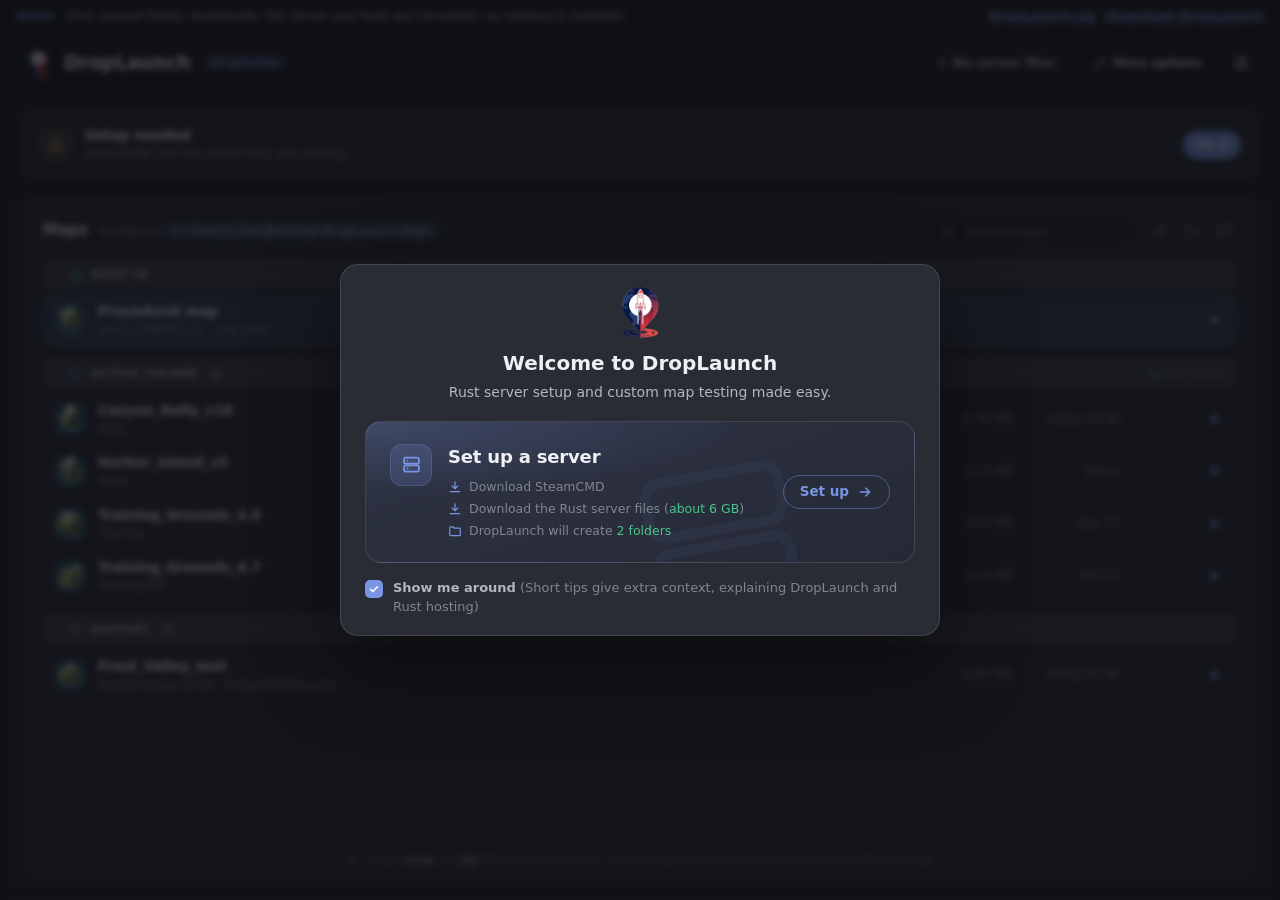
==== demo/index.html @ a45194ae "Rewrite site for DropLaunch 2 Plain HTML/CSS/JS with no third-party CDNs: new landing page, start fi" ====
<!doctype html>
<html lang="en">
  <head>
    <meta charset="utf-8" />
    <meta name="viewport" content="width=device-width, initial-scale=1" />
    <title>DropLaunch Demo</title>
    <meta name="description" content="Try DropLaunch in your browser: set up a Rust server, start a map, and collect bug reports from testers. Everything is simulated." />
    <link rel="icon" type="image/png" href="logo.png" />
    <link rel="stylesheet" href="styles.css" />
    <link rel="stylesheet" href="demo.css" />
  </head>
  <body class="simple">
    <svg width="0" height="0" style="position: absolute" aria-hidden="true">
      <defs>
        <symbol id="i-refresh" viewBox="0 0 24 24"><path d="M21 12a9 9 0 0 1-15.5 6.2M3 12a9 9 0 0 1 15.5-6.2" /><path d="M21 4v5h-5M3 20v-5h5" /></symbol>
        <symbol id="i-download" viewBox="0 0 24 24"><path d="M12 3v12M7 10l5 5 5-5M4 20h16" /></symbol>
        <symbol id="i-upload" viewBox="0 0 24 24"><path d="M12 16V4M7 9l5-5 5 5M4 20h16" /></symbol>
        <symbol id="i-shield" viewBox="0 0 24 24"><path d="M12 3l8 3v6c0 4.5-3.4 8.2-8 9-4.6-.8-8-4.5-8-9V6z" /><path d="M8.5 12.2l2.4 2.4 4.6-4.8" /></symbol>
        <symbol id="i-x" viewBox="0 0 24 24"><path d="M6 6l12 12M18 6L6 18" /></symbol>
        <symbol id="i-check" viewBox="0 0 24 24"><path d="M5 12.5l4.5 4.5L19 7.5" /></symbol>
        <symbol id="i-alert" viewBox="0 0 24 24"><path d="M12 4l9 16H3z" /><path d="M12 10v4M12 17.5v.01" /></symbol>
        <symbol id="i-folder" viewBox="0 0 24 24"><path d="M3 6.5A1.5 1.5 0 0 1 4.5 5h4.2l2 2.2h8.8A1.5 1.5 0 0 1 21 8.7v9.8a1.5 1.5 0 0 1-1.5 1.5h-15A1.5 1.5 0 0 1 3 18.5z" /></symbol>
        <symbol id="i-external" viewBox="0 0 24 24"><path d="M14 4h6v6M20 4l-9 9M18 14v5a1 1 0 0 1-1 1H5a1 1 0 0 1-1-1V7a1 1 0 0 1 1-1h5" /></symbol>
        <symbol id="i-copy" viewBox="0 0 24 24"><rect x="8" y="8" width="12" height="12" rx="2" /><path d="M16 8V5a1 1 0 0 0-1-1H5a1 1 0 0 0-1 1v10a1 1 0 0 0 1 1h3" /></symbol>
        <symbol id="i-trash" viewBox="0 0 24 24"><path d="M4 7h16M10 11v6M14 11v6M6 7l1 12a1 1 0 0 0 1 1h8a1 1 0 0 0 1-1l1-12M9 7V4h6v3" /></symbol>
        <symbol id="i-wrench" viewBox="0 0 24 24"><path d="M14.7 6.3a4 4 0 0 0 5 5L21 13a7 7 0 0 1-8.6 1.4L6 20.8a2 2 0 0 1-2.8-2.8l6.4-6.4A7 7 0 0 1 11 3l1.7 1.3a4 4 0 0 0 2 2z" /></symbol>
        <symbol id="i-play" viewBox="0 0 24 24"><path d="M7 4.5v15l12-7.5z" /></symbol>
        <symbol id="i-stop" viewBox="0 0 24 24"><rect x="6" y="6" width="12" height="12" rx="2" /></symbol>
        <symbol id="i-sliders" viewBox="0 0 24 24"><path d="M4 6h10M18 6h2M4 12h4M12 12h8M4 18h12M20 18h0" /><circle cx="16" cy="6" r="2" /><circle cx="10" cy="12" r="2" /><circle cx="18" cy="18" r="2" /></symbol>
        <symbol id="i-map" viewBox="0 0 24 24"><path d="M9 4L3 6.5V20l6-2.5 6 2.5 6-2.5V4l-6 2.5z" /><path d="M9 4v13.5M15 6.5V20" /></symbol>
        <symbol id="i-terrain" viewBox="0 0 24 24"><path d="M2.5 19.5l6.5-10 4.5 6.5 3-4 5 7.5z" /><circle cx="17" cy="6" r="2" /></symbol>
        <symbol id="i-server" viewBox="0 0 24 24"><rect x="3.5" y="4" width="17" height="7" rx="2" /><rect x="3.5" y="13" width="17" height="7" rx="2" /><path d="M7.5 7.5h.01M7.5 16.5h.01" /></symbol>
        <symbol id="i-search" viewBox="0 0 24 24"><circle cx="11" cy="11" r="6.5" /><path d="M20 20l-4.2-4.2" /></symbol>
        <symbol id="i-sort" viewBox="0 0 24 24"><path d="M7 4v16M3.5 16.5L7 20l3.5-3.5M17 20V4M13.5 7.5L17 4l3.5 3.5" /></symbol>
        <symbol id="i-chevron" viewBox="0 0 24 24"><path d="M6 9l6 6 6-6" /></symbol>
        <symbol id="i-terminal" viewBox="0 0 24 24"><path d="M4 6l6 6-6 6M12 18h8" /></symbol>
        <symbol id="i-file" viewBox="0 0 24 24"><path d="M14 3H7a2 2 0 0 0-2 2v14a2 2 0 0 0 2 2h10a2 2 0 0 0 2-2V8z" /><path d="M14 3v5h5" /></symbol>
        <symbol id="i-folder-edit" viewBox="0 0 24 24"><path d="M11 20H4.5A1.5 1.5 0 0 1 3 18.5v-12A1.5 1.5 0 0 1 4.5 5h4.2l2 2.2h8.8A1.5 1.5 0 0 1 21 8.7v1.8" /><path d="M19.6 13.4a1.7 1.7 0 0 1 2.4 2.4l-6 6-3.2.8.8-3.2z" /></symbol>
        <symbol id="i-flask" viewBox="0 0 24 24"><path d="M9 3h6M10 3v6.2L4.6 18.4A1.7 1.7 0 0 0 6.1 21h11.8a1.7 1.7 0 0 0 1.5-2.6L14 9.2V3" /><path d="M7.2 15h9.6" /></symbol>
        <symbol id="i-expand" viewBox="0 0 24 24"><path d="M14 4h6v6M10 20H4v-6M20 4l-6.5 6.5M4 20l6.5-6.5" /></symbol>
        <symbol id="i-collapse" viewBox="0 0 24 24"><path d="M14 10h6M14 10V4M10 14H4M10 14v6M14 10l6.5-6.5M10 14l-6.5 6.5" /></symbol>
        <symbol id="i-history" viewBox="0 0 24 24"><path d="M3.5 12a8.5 8.5 0 1 0 2.5-6" /><path d="M3 4v4.5h4.5" /><path d="M12 7.5V12l3 2" /></symbol>
        <symbol id="i-save" viewBox="0 0 24 24"><path d="M5 4h11l3 3v12a1 1 0 0 1-1 1H6a1 1 0 0 1-1-1V5a1 1 0 0 1 1-1z" /><path d="M8 4v5h7V4M8 20v-6h8v6" /></symbol>
        <symbol id="i-hourglass" viewBox="0 0 24 24"><path d="M7 3h10M7 21h10M8 3v3.5a4 4 0 0 0 1.6 3.2L12 12l-2.4 2.3A4 4 0 0 0 8 17.5V21M16 3v3.5a4 4 0 0 1-1.6 3.2L12 12l2.4 2.3a4 4 0 0 1 1.6 3.2V21" /></symbol>
        <symbol id="i-users" viewBox="0 0 24 24"><circle cx="9" cy="8" r="3.5" /><path d="M2.5 20a6.5 6.5 0 0 1 13 0" /><path d="M16 4.7a3.5 3.5 0 0 1 0 6.6M18.2 13.9A6.5 6.5 0 0 1 21.5 20" /></symbol>
        <symbol id="i-link" viewBox="0 0 24 24"><path d="M10 14a4.5 4.5 0 0 0 6.4 0l3-3a4.5 4.5 0 0 0-6.4-6.4l-1.2 1.2M14 10a4.5 4.5 0 0 0-6.4 0l-3 3a4.5 4.5 0 0 0 6.4 6.4l1.2-1.2" /></symbol>
        <symbol id="i-arrow-right" viewBox="0 0 24 24"><path d="M5 12h14M13 6l6 6-6 6" /></symbol>
        <symbol id="i-arrow-left" viewBox="0 0 24 24"><path d="M19 12H5M11 6l-6 6 6 6" /></symbol>
        <symbol id="i-bug" viewBox="0 0 24 24"><path d="M9 7.5a3 3 0 0 1 6 0M7.5 10h9v4.5a4.5 4.5 0 0 1-9 0zM12 10v9M4 13.5h3.5M16.5 13.5H20M5.5 8.5l2.2 1.7M18.5 8.5l-2.2 1.7M5.5 19l2.4-1.8M18.5 19l-2.4-1.8" /></symbol>
        <symbol id="i-plus" viewBox="0 0 24 24"><path d="M12 5v14M5 12h14" /></symbol>
        <symbol id="i-minus" viewBox="0 0 24 24"><path d="M5 12h14" /></symbol>
        <symbol id="i-bulb" viewBox="0 0 24 24"><path d="M9.5 18h5M10.5 21h3M12 3a6 6 0 0 0-3.7 10.7c.7.6 1.2 1.4 1.2 2.3h5c0-.9.5-1.7 1.2-2.3A6 6 0 0 0 12 3z" /></symbol>
        <symbol id="i-cloud" viewBox="0 0 24 24"><path d="M17.5 19a4.5 4.5 0 0 0 .5-8.97A7 7 0 0 0 4.4 11.6 3.75 3.75 0 0 0 6.5 19z" /><path d="M12 11v5M9.5 13.5 12 11l2.5 2.5" /></symbol>
        <symbol id="i-star" viewBox="0 0 24 24"><path d="m12 3 2.7 5.6 6.1.9-4.4 4.3 1 6.1L12 17l-5.4 2.9 1-6.1-4.4-4.3 6.1-.9z" /></symbol>
        <symbol id="i-info" viewBox="0 0 24 24"><circle cx="12" cy="12" r="9" /><path d="M12 11v5M12 8h.01" /></symbol>
        <symbol id="i-gear" viewBox="0 0 24 24"><circle cx="12" cy="12" r="3" /><path d="M19.4 15a1.7 1.7 0 0 0 .3 1.8l.1.1a2 2 0 1 1-2.8 2.8l-.1-.1a1.7 1.7 0 0 0-1.8-.3 1.7 1.7 0 0 0-1 1.5V21a2 2 0 1 1-4 0v-.1a1.7 1.7 0 0 0-1.1-1.5 1.7 1.7 0 0 0-1.8.3l-.1.1a2 2 0 1 1-2.8-2.8l.1-.1a1.7 1.7 0 0 0 .3-1.8 1.7 1.7 0 0 0-1.5-1H3a2 2 0 1 1 0-4h.1a1.7 1.7 0 0 0 1.5-1.1 1.7 1.7 0 0 0-.3-1.8l-.1-.1a2 2 0 1 1 2.8-2.8l.1.1a1.7 1.7 0 0 0 1.8.3H9a1.7 1.7 0 0 0 1-1.5V3a2 2 0 1 1 4 0v.1a1.7 1.7 0 0 0 1 1.5 1.7 1.7 0 0 0 1.8-.3l.1-.1a2 2 0 1 1 2.8 2.8l-.1.1a1.7 1.7 0 0 0-.3 1.8V9a1.7 1.7 0 0 0 1.5 1H21a2 2 0 1 1 0 4h-.1a1.7 1.7 0 0 0-1.5 1z" /></symbol>
        <symbol id="i-globe" viewBox="0 0 24 24"><circle cx="12" cy="12" r="9" /><path d="M3 12h18M12 3a14 14 0 0 1 0 18M12 3a14 14 0 0 0 0 18" /></symbol>
        <symbol id="i-bell" viewBox="0 0 24 24"><path d="M18 8.5a6 6 0 0 0-12 0c0 6.5-2.5 8.5-2.5 8.5h17S18 15 18 8.5M13.7 20.5a2 2 0 0 1-3.4 0" /></symbol>
        <symbol id="i-pencil" viewBox="0 0 24 24"><path d="M4 20h4.5L19.5 9a2.1 2.1 0 0 0-3-3L5.5 17v3z" /><path d="M14.5 8l3 3" /></symbol>
        <symbol id="i-gift" viewBox="0 0 24 24"><rect x="3.5" y="8" width="17" height="4" rx="1" /><path d="M5 12v7.5a1 1 0 0 0 1 1h12a1 1 0 0 0 1-1V12M12 8v12.5M12 8S10.5 3.5 8 3.5a2.25 2.25 0 0 0 0 4.5M12 8s1.5-4.5 4-4.5a2.25 2.25 0 0 1 0 4.5" /></symbol>
        <symbol id="i-join" viewBox="0 0 24 24"><path d="M15 3h4a2 2 0 0 1 2 2v14a2 2 0 0 1-2 2h-4M10 17l5-5-5-5M15 12H3" /></symbol>
      </defs>
    </svg>

    <header class="topbar">
      <div class="brand">
        <img src="logo.png" alt="" class="brand-logo" />
        <span class="brand-name">DropLaunch</span>
        <button class="tag tag-btn" id="btn-about" data-t-title="topbar.about.title" data-t="topbar.preview"></button>
      </div>
      <nav class="tabs" role="tablist" data-t-label="topbar.tabs">
        <button role="tab" id="tab-maps" data-tab="maps" aria-selected="true"><svg><use href="#i-map" /></svg><span data-t="topbar.tab.maps"></span></button>
        <button role="tab" id="tab-files" data-tab="files" aria-selected="false"><svg><use href="#i-server" /></svg><span data-t="topbar.tab.files"></span><i class="tab-dot" id="tab-files-dot" hidden></i></button>
      </nav>
      <div class="pills">
        <div class="status-group" role="group" data-t-label="topbar.status">
          <button class="pill" id="pill-steamcmd" data-t-title="topbar.pill.title"><i></i><span data-t="topbar.pill.steamcmd.short"></span></button>
          <button class="pill" id="pill-server" data-t-title="topbar.pill.title"><i></i><span data-t="topbar.pill.server.short"></span></button>
        </div>
        <button class="btn btn-small update-btn" id="btn-update" hidden><svg><use href="#i-download" /></svg><span id="btn-update-label" data-t="update.button"></span></button>
        <button class="btn btn-small btn-ghost view-toggle" id="btn-view" aria-pressed="false" data-t-title="topbar.more.title"><svg><use href="#i-expand" /></svg><span data-t="topbar.more"></span></button>
        <button class="btn btn-small btn-ghost settings-toggle" id="btn-settings" data-t-title="topbar.settings.title" data-t-label="topbar.settings.title"><svg><use href="#i-gear" /></svg></button>
      </div>
    </header>

    <!-- Maps: the list, the server panel and its console -->
    <main class="layout view" id="view-maps">
      <div class="col-main">
        <section class="card maps-card">
          <div class="card-head">
            <div class="maps-title">
              <h2 data-t="maps.title"></h2>
              <p class="sub" id="maps-sub" data-t="common.loading"></p>
            </div>
            <div class="maps-tools">
              <span class="maps-branch" id="maps-branch-box" data-t-title="maps.branch.title" hidden><select id="maps-branch" data-size="sm" data-t-label="common.branch"></select></span>
              <label class="search" data-t-title="maps.search.title">
                <svg><use href="#i-search" /></svg>
                <input id="map-search" type="search" data-t-placeholder="maps.search" autocomplete="off" spellcheck="false" />
              </label>
              <button class="icon-btn" id="btn-maps-sort" data-t-title="maps.sort.date"><svg><use href="#i-sort" /></svg></button>
              <button class="icon-btn" id="btn-maps-folder" data-t-title="maps.folder.title"><svg><use href="#i-folder" /></svg></button>
              <button class="icon-btn" id="btn-maps-refresh" data-t-title="maps.refresh.title"><svg><use href="#i-refresh" /></svg></button>
            </div>
          </div>
          <div class="map-list" id="map-list" role="listbox" tabindex="0" data-t-label="maps.title"></div>
          <p class="drop-hint"><svg><use href="#i-upload" /></svg><span data-t="maps.dropHint"></span></p>
        </section>

        <div class="splitter" id="splitter" role="separator" aria-orientation="horizontal" data-t-label="common.resize" data-t-title="common.splitter.title" tabindex="0"><i></i></div>

        <section class="card console-card" id="console-card">
          <div class="card-head">
            <div class="log-title">
              <h2 data-t="console.title"></h2>
              <span class="live" id="console-live" hidden><i></i><span data-t="console.connected"></span></span>
            </div>
            <div class="log-tools">
              <button class="btn btn-small btn-ghost" id="btn-open-log" data-t-title="console.logFile.title" disabled><svg><use href="#i-file" /></svg><span data-t="console.logFile"></span></button>
              <button class="btn btn-small btn-ghost" id="btn-copy-console" data-t-title="console.copy.title"><svg><use href="#i-copy" /></svg><span data-t="common.copy"></span></button>
              <button class="btn btn-small btn-ghost" id="btn-clear-console" data-t-title="console.clear.title"><svg><use href="#i-trash" /></svg><span data-t="common.clear"></span></button>
              <button class="icon-btn max-btn" data-max="console-card" data-t-title="common.fullScreen"><svg><use href="#i-expand" /></svg></button>
            </div>
          </div>
          <div class="log console" id="console" tabindex="0">
            <div class="log-empty" id="console-empty" data-t="console.empty"></div>
          </div>
          <form class="console-input" id="console-form" autocomplete="off">
            <svg><use href="#i-terminal" /></svg>
            <input id="console-input" data-t-placeholder="console.placeholder.idle" spellcheck="false" disabled />
            <button class="btn btn-small btn-ghost" id="console-send" type="submit" disabled data-t="console.send"></button>
          </form>
        </section>
      </div>

      <div class="vsplitter" role="separator" aria-orientation="vertical" data-t-label="common.resizeSide" data-t-title="common.vsplitter.title" tabindex="0"><i></i></div>

      <aside class="col-side">
        <!-- The guide's Getting started checklist (guide.js) -->
        <section class="card guide-card" id="guide-card" data-t-label="guide.title" hidden></section>
        <!-- Server files that need something (update, repair, Oxide), and SteamCMD jobs while they run -->
        <section class="card strip" id="strip" hidden>
          <div class="strip-row">
            <span class="strip-icon" id="strip-icon"><svg><use href="#i-download" /></svg></span>
            <div class="strip-text">
              <strong id="strip-title"></strong><span id="strip-detail"></span>
              <div class="strip-actions">
                <!-- A server update: Carbon or Oxide along with it (the same switch as in Settings) -->
                <label class="check strip-check" id="strip-framework" hidden><input type="checkbox" id="strip-framework-on" /><span class="box"><svg><use href="#i-check" /></svg></span><span class="strip-check-label" id="strip-framework-label"></span></label>
                <button class="btn btn-small btn-primary" id="strip-action"></button>
              </div>
            </div>
            <button class="icon-btn" id="strip-close" data-t-title="common.dismiss" hidden><svg><use href="#i-x" /></svg></button>
          </div>
          <div class="strip-progress" id="strip-progress" hidden>
            <div class="bar indeterminate" id="strip-bar"><div class="bar-fill" id="strip-fill"></div></div>
            <div class="strip-meta"><span id="strip-text"></span><span id="strip-pct"></span></div>
          </div>
        </section>
        <section class="card server-panel" id="server-panel"></section>
        <!-- Kits ("Give items"): a kit and Give to; full screen (its expand button) for everything (kits.js). Starts folded, like Bug reports. -->
        <section class="card foldable kits-card" id="kits-card" data-start-folded hidden>
          <div class="card-head kits-head">
            <button class="btn btn-small btn-ghost back-btn" id="kits-back" data-t-title="common.backEsc"><svg><use href="#i-arrow-left" /></svg><span data-t="common.back"></span></button>
            <span class="kits-icon"><svg><use href="#i-gift" /></svg></span>
            <h2 data-t="kits.card.title"></h2>
            <span class="spacer"></span>
            <button class="icon-btn max-btn" data-max="kits-card" data-t-title="common.fullScreen"><svg><use href="#i-expand" /></svg></button>
            <button class="icon-btn fold-btn" data-t-title="common.fold" aria-expanded="true"><svg><use href="#i-chevron" /></svg></button>
          </div>
          <div class="kits-main" id="kits-main"></div>
        </section>
        <!-- Bug reports: testers' /bug from Rust's chat, the newest open ones; the page for all (playtest.js) -->
        <section class="card foldable bugs-card" id="bugs-card" data-start-folded>
          <div class="card-head bugs-head">
            <span class="bugs-icon"><svg><use href="#i-bug" /></svg></span>
            <h2 data-t="playtest.reports"></h2>
            <span class="bugs-count" id="bugs-count" hidden></span>
            <span class="spacer"></span>
            <button class="icon-btn" id="bugs-open" data-t-title="bugs.open.title"><svg><use href="#i-expand" /></svg></button>
            <button class="icon-btn fold-btn" data-t-title="common.fold" aria-expanded="true"><svg><use href="#i-chevron" /></svg></button>
          </div>
          <div class="bugs-body" id="bugs-body"></div>
        </section>
      </aside>
    </main>

    <!-- Server files: SteamCMD, updates, mods, scripts, folders -->
    <main class="layout view" id="view-files" hidden>
      <div class="col-main">
        <section class="card foldable" id="server-card" data-start-folded>
          <div class="card-head">
            <div>
              <h2 data-t="files.title"></h2>
              <p class="sub"><span id="server-sub" data-t="common.loading"></span><span class="fold-only" id="server-facts-line"></span></p>
            </div>
            <span class="badge" id="update-badge" hidden data-t="files.updateBadge"></span>
            <button class="icon-btn fold-btn" data-t-title="common.fold" aria-expanded="true"><svg><use href="#i-chevron" /></svg></button>
          </div>

          <div class="setup-banner fold-keep" id="setup-banner" hidden>
            <svg><use href="#i-alert" /></svg>
            <div><strong data-t="files.setupNeeded"></strong><span id="setup-banner-text"></span></div>
            <button class="btn btn-primary" id="btn-open-setup"><svg><use href="#i-wrench" /></svg><span data-t="files.fixIt"></span></button>
          </div>

          <dl class="facts">
            <div id="fact-build-box"><dt data-t="files.fact.build"></dt><dd id="fact-build">—</dd><span class="fact-note" id="fact-build-note"></span></div>
            <div><dt data-t="common.branch"></dt><dd id="fact-branch">—</dd><span class="fact-note" id="fact-branch-note"></span></div>
            <div><dt data-t="files.fact.size"></dt><dd id="fact-size">—</dd><span class="fact-note" id="fact-size-note"></span></div>
          </dl>

          <div class="installs" id="installs" hidden></div>

          <div class="actions fold-keep">
            <select id="branch-select" data-t-label="common.branch"></select>
            <button class="btn btn-ghost" id="btn-check" data-t-title="files.check.title">
              <svg><use href="#i-refresh" /></svg><span data-t="files.check"></span>
            </button>
            <span class="spacer"></span>
            <button class="btn btn-ghost" id="btn-verify" data-t-title="files.verify.title">
              <svg><use href="#i-shield" /></svg><span data-t="files.verify"></span>
            </button>
            <button class="btn btn-primary" id="btn-primary">
              <svg><use href="#i-download" /></svg><span id="btn-primary-label"></span>
            </button>
            <button class="btn btn-danger" id="btn-cancel" hidden>
              <svg><use href="#i-x" /></svg><span data-t="common.cancel"></span>
            </button>
          </div>

          <div class="progress fold-keep" id="progress" hidden>
            <ol class="steps" id="steps">
              <li data-step="steamcmd"><span class="step-dot"><svg><use href="#i-check" /></svg></span><span data-t="files.step.steamcmd"></span></li>
              <li data-step="login"><span class="step-dot"><svg><use href="#i-check" /></svg></span><span data-t="files.step.login"></span></li>
              <li data-step="files"><span class="step-dot"><svg><use href="#i-check" /></svg></span><span id="step-files-label" data-t="files.step.files"></span></li>
              <li data-step="done"><span class="step-dot"><svg><use href="#i-check" /></svg></span><span data-t="files.step.done"></span></li>
            </ol>
            <div class="progress-row">
              <span id="p-text" data-t="files.starting"></span>
              <span id="p-pct"></span>
            </div>
            <div class="bar indeterminate" id="p-bar" role="progressbar" aria-valuemin="0" aria-valuemax="100">
              <div class="bar-fill" id="p-fill"></div>
            </div>
            <div class="progress-meta">
              <span id="p-meta"></span>
              <span id="p-elapsed"></span>
            </div>
          </div>

          <div class="result fold-keep" id="result" hidden>
            <span class="result-icon"><svg id="result-svg"><use href="#i-check" /></svg></span>
            <div class="result-text"><strong id="result-title"></strong><span id="result-detail"></span></div>
          </div>
        </section>

        <section class="card log-card" id="log-card">
          <div class="card-head">
            <div class="log-title">
              <h2 data-t="files.log.title"></h2>
              <span class="live" id="live" hidden><i></i><span data-t="files.log.live"></span></span>
            </div>
            <div class="log-tools">
              <button class="btn btn-small btn-ghost" id="btn-copy-log" data-t-title="files.log.copy.title"><svg><use href="#i-copy" /></svg><span data-t="common.copy"></span></button>
              <button class="btn btn-small btn-ghost" id="btn-clear-log" data-t-title="files.log.clear.title"><svg><use href="#i-trash" /></svg><span data-t="common.clear"></span></button>
              <button class="icon-btn max-btn" data-max="log-card" data-t-title="common.fullScreen"><svg><use href="#i-expand" /></svg></button>
            </div>
          </div>
          <div class="log" id="log" tabindex="0">
            <div class="log-empty" id="log-empty" data-t="files.log.empty"></div>
          </div>
        </section>
      </div>

      <div class="vsplitter" role="separator" aria-orientation="vertical" data-t-label="common.resizeSide" data-t-title="common.vsplitter.title" tabindex="0"><i></i></div>

      <aside class="col-side">
        <section class="card foldable" id="mods-card">
          <div class="card-head">
            <div>
              <h2 data-t="mods.title"></h2>
              <p class="sub" data-t="mods.sub"></p>
            </div>
            <button class="icon-btn fold-btn" data-t-title="common.fold" aria-expanded="true"><svg><use href="#i-chevron" /></svg></button>
          </div>
          <div class="oxide-warning" id="oxide-warning" hidden>
            <svg><use href="#i-alert" /></svg>
            <div><strong data-t="mods.oxide.title"></strong><span data-t="mods.oxide.text"></span></div>
            <button class="btn btn-small btn-primary" id="btn-reapply-oxide" data-t="mods.oxide.reapply"></button>
          </div>
          <dl class="kv">
            <div><dt data-t="common.modFramework"></dt><dd id="mods-framework">—</dd></div>
            <div><dt data-t="mods.rustedit"></dt><dd id="mods-rustedit">—</dd></div>
            <div><dt data-t="mods.owner"></dt><dd id="mods-owner">—</dd></div>
          </dl>
          <div class="mods-toggles">
            <label class="check" id="mods-playtest-row" data-t-title="plugin.title">
              <input type="checkbox" id="mods-playtest" />
              <span class="box"><svg><use href="#i-check" /></svg></span>
              <span><span data-t="plugin.add"></span> <em id="mods-playtest-note"></em></span>
            </label>
            <label class="check" id="mods-profiler-row" hidden data-t-title="mods.profiler.title">
              <input type="checkbox" id="mods-profiler" />
              <span class="box"><svg><use href="#i-check" /></svg></span>
              <span><span data-t="mods.profiler"></span> <em data-t="mods.profiler.note"></em></span>
            </label>
          </div>
          <div class="scripts" id="scripts"></div>
          <button class="btn btn-small btn-ghost btn-block" id="btn-setup-options"><svg><use href="#i-sliders" /></svg><span data-t="mods.setupOptions"></span></button>
        </section>

        <!-- The Rust game on this PC and its map cache -->
        <section class="card foldable" id="game-card">
          <div class="card-head">
            <div>
              <h2 data-t="game.title"></h2>
              <p class="sub" id="game-sub" data-t="game.looking"></p>
            </div>
            <button class="icon-btn" id="btn-game-cache" data-t-title="game.openCache.title" disabled><svg><use href="#i-folder" /></svg></button>
            <button class="icon-btn fold-btn" data-t-title="common.fold" aria-expanded="true"><svg><use href="#i-chevron" /></svg></button>
          </div>
          <div class="game-body" id="game-body"></div>
        </section>

        <section class="card foldable" id="folders-card">
          <div class="card-head">
            <h2 data-t="folders.title"></h2>
            <button class="icon-btn fold-btn" data-t-title="common.fold" aria-expanded="true"><svg><use href="#i-chevron" /></svg></button>
          </div>
          <div class="folders" id="folders"></div>
        </section>

      </aside>
    </main>

    <footer class="footer">
      <span id="footer-config"></span>
      <span>DropLaunch <span id="footer-version"></span> · <button class="footer-link" id="footer-licenses" data-t-title="footer.licenses.title" data-t="footer.licenses"></button></span>
    </footer>

    <!-- Shown while files are dragged over the window -->
    <div class="drop-overlay" id="drop-overlay" hidden>
      <div class="drop-box">
        <span class="drop-icon"><svg><use href="#i-upload" /></svg></span>
        <strong id="drop-title" data-t="drop.start"></strong>
        <span id="drop-detail" data-t="drop.detail"></span>
      </div>
    </div>

    <!-- One-click setup -->
    <div class="overlay" id="setup" hidden>
      <div class="setup" role="dialog" aria-modal="true" aria-labelledby="setup-title">
        <div class="setup-hero">
          <img src="logo.png" alt="" class="setup-logo" />
          <div>
            <h2 id="setup-title" data-t="setup.title.ready"></h2>
            <p id="setup-lead" data-t="setup.lead.needed"></p>
          </div>
        </div>

        <!-- 1: what's downloaded and where (a click on a folder changes it); while it runs, how far it is -->
        <section class="setup-step">
          <span class="step-num">1</span>
          <div class="step-body">
            <div class="step-head">
              <h3 id="setup-step-download" data-t="setup.step.download"></h3>
              <span class="spacer"></span>
              <div class="opt-row" id="setup-branch-row">
                <span class="opt-label" data-t="common.branch"></span>
                <select id="setup-branch" data-size="sm" data-t-label="common.branch"></select>
              </div>
            </div>
            <ul class="reqs" id="setup-reqs">
              <li data-req="steamcmd">
                <span class="req-icon"><svg class="ok"><use href="#i-check" /></svg><svg class="bad"><use href="#i-x" /></svg></span>
                <div><strong data-t="setup.req.steamcmd"></strong><span class="req-note"></span></div>
              </li>
              <li data-req="server">
                <span class="req-icon"><svg class="ok"><use href="#i-check" /></svg><svg class="bad"><use href="#i-x" /></svg></span>
                <div><strong data-t="setup.req.server"></strong><span class="req-note"></span></div>
              </li>
            </ul>
            <ol class="tasks" id="setup-tasks" hidden>
              <li data-task="steamcmd"><span class="task-icon"></span><div class="task-body"><div class="task-title" data-t="setup.task.steamcmd"></div><div class="task-detail"></div><div class="task-bar"><div></div></div></div></li>
              <li data-task="server"><span class="task-icon"></span><div class="task-body"><div class="task-title" data-t="setup.task.server"></div><div class="task-detail"></div><div class="task-bar"><div></div></div></div></li>
              <li data-task="framework"><span class="task-icon"></span><div class="task-body"><div class="task-title" id="task-framework-title" data-t="common.modFramework"></div><div class="task-detail"></div><div class="task-bar"><div></div></div></div></li>
              <li data-task="startfile"><span class="task-icon"></span><div class="task-body"><div class="task-title" data-t="setup.task.startfile"></div><div class="task-detail"></div><div class="task-bar"><div></div></div></div></li>            </ol>
            <div class="setup-log" id="setup-log" hidden></div>
          </div>
        </section>

        <!-- 2 and 3: the choices, also while the files download (they're used once the download is done).
             What works without mods comes first; the mod options show once Carbon or Oxide is picked. -->
        <div class="setup-options" id="setup-options">
          <section class="setup-step">
            <span class="step-num">2</span>
            <div class="step-body">
              <div class="step-head"><h3 data-t="setup.step.extras"></h3></div>
              <div class="setup-group">
                <label class="check" id="setup-owner-row">
                  <input type="checkbox" id="setup-owner" />
                  <span class="box"><svg><use href="#i-check" /></svg></span>
                  <span class="check-text"><span data-t="setup.owner"></span><span class="opt-info" tabindex="0"><svg><use href="#i-info" /></svg><span class="opt-tip" data-t="setup.owner.note"></span></span></span>
                </label>
                <div class="owner-field" id="setup-owner-field" hidden>
                  <div class="owner-row">
                    <input class="text-input" id="setup-owner-id" data-t-placeholder="setup.owner.placeholder" spellcheck="false" autocomplete="off" />
                    <button class="btn btn-small btn-primary" type="button" id="setup-owner-detect" data-t-title="setup.owner.detect.title"><svg><use href="#i-search" /></svg><span data-t="setup.owner.detect"></span></button>
                  </div>
                  <div class="owner-accounts" id="setup-owner-accounts" hidden></div>
                  <div class="owner-hint" id="setup-owner-hint"></div>
                </div>
                <label class="check">
                  <input type="checkbox" id="setup-start" checked />
                  <span class="box"><svg><use href="#i-check" /></svg></span>
                  <span class="check-text"><span id="setup-start-label" data-t="setup.start"></span><span class="opt-info" tabindex="0" id="setup-start-info"><svg><use href="#i-info" /></svg><span class="opt-tip" data-t="setup.start.note"></span></span></span>
                </label>
                <label class="check check-sub" id="setup-prefab-row" hidden>
                  <input type="checkbox" id="setup-prefab" />
                  <span class="box"><svg><use href="#i-check" /></svg></span>
                  <span class="check-text"><span data-t="setup.prefab"></span><span class="opt-info" tabindex="0"><svg><use href="#i-info" /></svg><span class="opt-tip" data-t="setup.prefab.note"></span></span></span>
                </label>
              </div>
            </div>
          </section>
          <section class="setup-step">
            <span class="step-num">3</span>
            <div class="step-body">
              <div class="step-head"><h3 data-t="setup.step.mods"></h3></div>
              <div class="framework-cards" role="radiogroup" data-t-label="common.modFramework" id="setup-framework">
                <button type="button" role="radio" data-value="none"><b data-t="framework.none"></b></button>
                <button type="button" role="radio" data-value="carbon"><b data-t="framework.carbon"></b><small data-t="setup.framework.carbon"></small></button>
                <button type="button" role="radio" data-value="oxide"><b data-t="framework.oxide"></b></button>
              </div>
              <!-- Only with Carbon or Oxide: what they make possible -->
              <div class="setup-group" id="setup-mod-options">
                <label class="check" id="setup-rustedit-row">
                  <input type="checkbox" id="setup-rustedit" checked />
                  <span class="box"><svg><use href="#i-check" /></svg></span>
                  <span class="check-text"><span data-t="setup.rustedit"></span><span class="opt-info" tabindex="0"><svg><use href="#i-info" /></svg><span class="opt-tip" data-t="setup.rustedit.note"></span></span></span>
                </label>
                <label class="check" id="setup-playtest-row">
                  <input type="checkbox" id="setup-playtest" />
                  <span class="box"><svg><use href="#i-check" /></svg></span>
                  <span class="check-text"><span data-t="plugin.add"></span><span class="opt-info" tabindex="0"><svg><use href="#i-info" /></svg><span class="opt-tip" data-t="setup.plugin.note"></span></span></span>
                </label>
                <label class="check" id="setup-whitelist-row" hidden>
                  <input type="checkbox" id="setup-whitelist" checked />
                  <span class="box"><svg><use href="#i-check" /></svg></span>
                  <span class="check-text"><span data-t="setup.whitelist"></span><span class="opt-info" tabindex="0"><svg><use href="#i-info" /></svg><span class="opt-tip" data-t="setup.whitelist.note"></span></span></span>
                </label>
                <label class="check" id="setup-profiler-row" hidden>
                  <input type="checkbox" id="setup-profiler" />
                  <span class="box"><svg><use href="#i-check" /></svg></span>
                  <span class="check-text"><span data-t="setup.profiler"></span><span class="opt-info" tabindex="0"><svg><use href="#i-info" /></svg><span class="opt-tip" data-t="setup.profiler.note"></span></span></span>
                </label>
              </div>
            </div>
          </section>
        </div>

        <div class="setup-result" id="setup-result" hidden>
          <span class="result-icon"><svg id="setup-result-svg"><use href="#i-check" /></svg></span>
          <div>
            <strong id="setup-result-title"></strong>
            <span id="setup-result-detail"></span>
          </div>
        </div>

        <div class="setup-actions" id="setup-actions">
          <button class="btn btn-link" id="setup-later" data-t="setup.later"></button>
          <span class="spacer"></span>
          <label class="check setup-auto" id="setup-auto-row" hidden>
            <input type="checkbox" id="setup-auto" />
            <span class="box"><svg><use href="#i-check" /></svg></span>
            <span class="check-text" data-t="setup.autoContinue"></span>
          </label>
          <button class="btn btn-danger" id="setup-cancel" hidden><svg><use href="#i-x" /></svg><span data-t="common.cancel"></span></button>
          <button class="btn btn-primary btn-lg" id="setup-fix"><svg><use href="#i-wrench" /></svg><span id="setup-fix-label" data-t="setup.fix"></span></button>
          <button class="btn btn-primary btn-lg countdown" id="setup-close" hidden><span id="setup-close-label" data-t="setup.continue"></span><i class="countdown-bar" id="setup-countdown"></i></button>
        </div>
      </div>
    </div>

    <!-- First start: what DropLaunch does, then setup -->
    <div class="overlay" id="welcome" hidden>
      <div class="setup welcome" role="dialog" aria-modal="true" aria-labelledby="welcome-title">
        <div class="setup-hero">
          <img src="logo.png" alt="" class="setup-logo" />
          <div>
            <h2 id="welcome-title" data-t="welcome.title"></h2>
            <p data-t="welcome.sub"></p>
          </div>
        </div>
        <button class="welcome-card" id="welcome-host">
          <span class="welcome-art" aria-hidden="true"><svg><use href="#i-server" /></svg></span>
          <span class="welcome-icon"><svg><use href="#i-server" /></svg></span>
          <span class="welcome-content">
            <strong data-t="welcome.setUp"></strong>
            <!-- The downloads say whether there's room for them (app.js, renderWelcome) -->
            <span class="welcome-facts">
              <span id="welcome-steamcmd"><svg><use href="#i-download" /></svg><span data-t="welcome.steamcmd"></span></span>
              <span id="welcome-server"><svg><use href="#i-download" /></svg><span></span></span>
              <!-- The folders it makes, and a word when it isn't in a folder of its own -->
              <span id="welcome-folders" hidden></span>
              <span id="welcome-place" class="warn" hidden></span>
            </span>
          </span>
          <span class="welcome-go"><span data-t="welcome.go"></span><svg><use href="#i-arrow-right" /></svg></span>
        </button>
        <label class="check welcome-guide">
          <input type="checkbox" id="welcome-guide" checked />
          <span class="box"><svg><use href="#i-check" /></svg></span>
          <span><b data-t="welcome.guide"></b> <em data-t="welcome.guide.note"></em></span>
        </label>
      </div>
    </div>

    <!-- Settings: a page over the whole window, a tab for each kind (settings.js builds them) -->
    <div class="settings-page" id="settings" role="dialog" aria-modal="true" aria-labelledby="settings-title" hidden>
      <header class="settings-head">
        <button class="btn btn-small btn-ghost back-btn" id="settings-close" data-t-title="common.backEsc"><svg><use href="#i-arrow-left" /></svg><span data-t="common.back"></span></button>
        <span class="settings-icon"><svg><use href="#i-gear" /></svg></span>
        <h2 id="settings-title" data-t="settings.title"></h2>
      </header>
      <div class="settings-frame">
        <nav class="settings-nav" id="settings-nav" role="tablist" aria-orientation="vertical" data-t-label="settings.nav"></nav>
        <div class="settings-content" id="settings-body"></div>
      </div>
    </div>

    <!-- A new DropLaunch is available -->
    <div class="overlay" id="app-update" hidden>
      <div class="setup app-update" role="dialog" aria-modal="true" aria-labelledby="app-update-title">
        <div class="setup-hero">
          <img src="logo.png" alt="" class="setup-logo" />
          <div>
            <h2 id="app-update-title" data-t="update.title"></h2>
            <p id="app-update-sub"></p>
          </div>
        </div>
        <div class="app-update-notes" id="app-update-notes"></div>
        <p class="app-update-note" id="app-update-note"></p>
        <div class="app-update-progress" id="app-update-progress" hidden>
          <div class="bar" id="app-update-bar"><div class="bar-fill" id="app-update-fill"></div></div>
          <span id="app-update-status"></span>
        </div>
        <div class="setup-actions">
          <label class="check" id="app-update-skip-row" data-t-title="update.skip.title">
            <input type="checkbox" id="app-update-skip" />
            <span class="box"><svg><use href="#i-check" /></svg></span>
            <span data-t="update.skip"></span>
          </label>
          <span class="spacer"></span>
          <button class="btn btn-ghost" id="app-update-later" data-t="update.later"></button>
          <button class="btn btn-primary" id="app-update-go"><svg><use href="#i-download" /></svg><span id="app-update-go-label" data-t="update.button"></span></button>
        </div>
      </div>
    </div>

    <!-- Playtest: bug reports testers send with /bug in Rust's chat, on a picture of the map -->
    <section class="pt-page" id="playtest" hidden aria-labelledby="pt-title">
      <header class="pt-top">
        <button class="btn btn-small btn-ghost" id="pt-back" data-t-title="common.backEsc"><svg><use href="#i-arrow-left" /></svg><span data-t="common.back"></span></button>
        <div class="pt-heading">
          <h2 id="pt-title" data-t="playtest.title"></h2>
          <div class="pt-chips" id="pt-chips"></div>
        </div>
        <label class="check pt-toggle" data-t-title="plugin.title"><input type="checkbox" id="pt-enabled" /><span class="box"><svg><use href="#i-check" /></svg></span><span data-t="playtest.enabled"></span></label>
        <button class="btn btn-small btn-ghost" id="pt-export" data-t-title="playtest.export.title"><svg><use href="#i-download" /></svg><span data-t="playtest.export"></span></button>
      </header>
      <div class="pt-body">
        <section class="card pt-map-card">
          <div class="pt-map-wrap" id="pt-map-wrap"></div>
          <div class="pt-legend">
            <span class="pt-key open" data-t="playtest.key.open"></span>
            <span class="pt-key fixed" data-t="playtest.key.fixed"></span>
            <span class="pt-key tester" data-t="playtest.key.tester"></span>
            <span class="spacer"></span>
            <label class="check" id="pt-names-row" hidden data-t-title="playtest.names.title"><input type="checkbox" id="pt-show-names" /><span class="box"><svg><use href="#i-check" /></svg></span><span data-t="map.names"></span></label>
            <label class="check"><input type="checkbox" id="pt-show-grid" /><span class="box"><svg><use href="#i-check" /></svg></span><span data-t="map.grid"></span></label>
            <label class="check" data-t-title="playtest.trails.title"><input type="checkbox" id="pt-show-trails" /><span class="box"><svg><use href="#i-check" /></svg></span><span data-t="playtest.trails"></span></label>
          </div>
        </section>
        <section class="card pt-list-card">
          <div class="pt-list-head">
            <div class="pt-list-title">
              <h3 data-t="playtest.reports"></h3>
              <p class="sub" id="pt-count"></p>
            </div>
            <div class="seg" id="pt-filter" role="tablist" data-t-label="playtest.filter.label">
              <button role="tab" data-filter="all"><span data-t="playtest.filter.all"></span><b></b></button><button role="tab" data-filter="open"><span data-t="playtest.filter.open"></span><b></b></button><button role="tab" data-filter="fixed"><span data-t="playtest.filter.fixed"></span><b></b></button>
            </div>
          </div>
          <div class="pt-status" id="pt-status" hidden></div>
          <div class="pt-list" id="pt-list"></div>
          <p class="pt-howto" id="pt-howto" data-t="playtest.howto"></p>
        </section>
      </div>
    </section>

    <!-- A map's picture, big, with zoom (from its icon in the map list) -->
    <div class="overlay" id="map-viewer" hidden>
      <div class="mv" role="dialog" aria-modal="true" aria-labelledby="mv-title">
        <div class="mv-head">
          <button class="btn btn-small btn-ghost back-btn" id="mv-close" data-t-title="common.backEsc"><svg><use href="#i-arrow-left" /></svg><span data-t="common.back"></span></button>
          <div class="mv-heading">
            <h2 id="mv-title" data-t="mapview.title"></h2>
            <p class="sub" id="mv-sub"></p>
          </div>
          <label class="check" id="mv-names-row" hidden data-t-title="mapview.names.title"><input type="checkbox" id="mv-names" /><span class="box"><svg><use href="#i-check" /></svg></span><span data-t="map.names"></span></label>
          <label class="check"><input type="checkbox" id="mv-grid" /><span class="box"><svg><use href="#i-check" /></svg></span><span data-t="map.grid"></span></label>
          <label class="check" id="mv-reports-row" hidden data-t-title="mapview.reports.title"><input type="checkbox" id="mv-reports" /><span class="box"><svg><use href="#i-check" /></svg></span><span id="mv-reports-label" data-t="playtest.reports"></span></label>
        </div>
        <div class="mv-map" id="mv-map-wrap"></div>
        <div class="mv-foot">
          <span class="pt-key open" id="mv-key-open" data-t="playtest.key.open"></span>
          <span class="pt-key fixed" id="mv-key-fixed" data-t="playtest.key.fixed"></span>
          <span class="spacer"></span>
          <span data-t="mapview.help"></span>
        </div>
      </div>
    </div>

    <!-- About: the version, and the libraries DropLaunch is made with (their notices and licenses) -->
    <div class="overlay" id="about" hidden>
      <div class="setup about" role="dialog" aria-modal="true" aria-labelledby="about-title">
        <button class="btn btn-small btn-ghost back-btn" id="about-close" data-t-title="common.backEsc"><svg><use href="#i-arrow-left" /></svg><span data-t="common.back"></span></button>
        <div class="setup-hero">
          <img src="logo.png" alt="" class="setup-logo" />
          <div>
            <h2 id="about-title">DropLaunch</h2>
            <p id="about-sub"></p>
          </div>
        </div>
        <h3 class="about-h" data-t="about.madeWith"></h3>
        <p class="about-text" id="about-intro" data-t="about.intro"></p>
        <input class="text-input about-search" id="about-search" data-t-placeholder="about.search" data-t-label="about.search" spellcheck="false" autocomplete="off" />
        <div class="about-list" id="about-list" role="list"></div>
        <h3 class="about-h" data-t="about.downloaded"></h3>
        <p class="about-text" data-t="about.downloadedText"></p>
      </div>
    </div>

    <div class="modal-backdrop" id="modal" hidden>
      <div class="modal" role="dialog" aria-modal="true" aria-labelledby="modal-title">
        <h3 id="modal-title"></h3>
        <p id="modal-text"></p>
        <div class="modal-actions" id="modal-actions"></div>
      </div>
    </div>
    <div class="toast" id="toast" hidden></div>

    <script src="mock.js" data-demo></script>
    <script src="demo.js"></script>
    <script type="module" src="app.js"></script>
  </body>
</html>
---- demo/styles.css ----
/* DropLaunch v2 - colours taken from droplaunch.gg */
:root {
  --bg: #1e2028;
  --bg-deep: #1c1b1f;
  --card: #2a2c35;
  --inset: #23252d;
  --console: #17181d;
  --line: rgba(255, 255, 255, 0.06);
  --line-strong: rgba(255, 255, 255, 0.12);
  --text: #b2b7bf;
  --text-strong: #eef0f4;
  --muted: #80868f;
  --faint: #5d626b;
  --accent: #7a95e3;
  --accent-hover: #8ca4ea;
  --accent-soft: rgba(122, 149, 227, 0.14);
  --ok: #4cc38a;
  --ok-soft: rgba(76, 195, 138, 0.12);
  --warn: #e6b450;
  --danger: #ef6a62;
  --danger-soft: rgba(239, 106, 98, 0.12);
  /* Who wrote a console line; the boot steps use the same colours. Muted on purpose. */
  --src-server: #a9b0bc;
  --src-map: #93c49a;
  --src-carbon: #e2a174;
  --src-oxide: #b7a0e8;
  --src-rustedit: #dc98bb;
  --src-rcon: #6fc0d2;
  --src-droplaunch: #8ea5ea;
  --src-steamcmd: #86b2d6;
  --radius: 14px;
  --font: "Segoe UI Variable Text", "Segoe UI", system-ui, -apple-system, Ubuntu, "Noto Sans", sans-serif;
  --mono: "Cascadia Mono", "Cascadia Code", Consolas, "DejaVu Sans Mono", monospace;
}

* {
  box-sizing: border-box;
}

html,
body {
  height: 100%;
  margin: 0;
}

body {
  display: flex;
  flex-direction: column;
  background: var(--bg);
  color: var(--text);
  font: 14px/1.45 var(--font);
  -webkit-font-smoothing: antialiased;
  overflow: hidden;
  user-select: none;
}

svg {
  width: 16px;
  height: 16px;
  flex: none;
  fill: none;
  stroke: currentColor;
  stroke-width: 2;
  stroke-linecap: round;
  stroke-linejoin: round;
}

code {
  font: 12px var(--mono);
  color: var(--text-strong);
  background: rgba(255, 255, 255, 0.06);
  padding: 1px 5px;
  border-radius: 5px;
}

[hidden] {
  display: none !important;
}

/* ---------- top bar ---------- */
.topbar {
  flex: none;
  height: 60px;
  display: grid;
  grid-template-columns: auto minmax(0, 1fr) auto;
  align-items: center;
  gap: 16px;
  padding: 0 22px;
  background: var(--bg-deep);
  border-bottom: 1px solid var(--line);
  box-shadow: 0 10px 15px -3px rgba(0, 0, 0, 0.1), 0 4px 6px -4px rgba(0, 0, 0, 0.1);
  z-index: 2;
}

.brand {
  display: flex;
  align-items: center;
  gap: 10px;
}

.brand-logo {
  width: 32px;
  height: 32px;
}

.brand-name {
  font-size: 19px;
  font-weight: 700;
  color: var(--text-strong);
  letter-spacing: -0.01em;
}

.tag {
  font-size: 11px;
  font-weight: 700;
  color: var(--accent);
  background: var(--accent-soft);
  padding: 3px 9px;
  border-radius: 999px;
  letter-spacing: 0.02em;
}

.pills {
  grid-column: 3;
  display: flex;
  justify-content: flex-end;
  align-items: center;
  gap: 8px;
  min-width: 0;
}

.pill {
  display: inline-flex;
  align-items: center;
  gap: 7px;
  font-size: 12.5px;
  font-weight: 600;
  color: var(--text);
  padding: 5px 12px;
  border-radius: 999px;
  border: 1px solid var(--line);
  background: rgba(255, 255, 255, 0.02);
  font-family: var(--font);
  cursor: pointer;
  white-space: nowrap;
  transition: background 0.15s, border-color 0.15s;
}

.pill:hover {
  background: rgba(255, 255, 255, 0.05);
  border-color: var(--line-strong);
}

.pill:focus-visible {
  outline: 2px solid var(--accent);
  outline-offset: 2px;
}

.pill i {
  width: 8px;
  height: 8px;
  border-radius: 50%;
  background: var(--faint);
}

.pill.ok i {
  background: var(--ok);
  box-shadow: 0 0 0 3px rgba(76, 195, 138, 0.18);
}

.pill.warn i {
  background: var(--warn);
  box-shadow: 0 0 0 3px rgba(230, 180, 80, 0.18);
}

/* ---------- layout ---------- */
.layout {
  /* Grows with big windows (full screen) until it's dragged to a width of its own. */
  --side-default: clamp(340px, 24vw, 600px);
  --side-gap: 18px;
  flex: 1;
  min-height: 0;
  display: grid;
  /* main | splitter | side (its width is draggable, never more than half) */
  grid-template-columns: minmax(0, 1fr) var(--side-gap) min(var(--side-w, var(--side-default)), 50%);
  gap: 18px 0;
  padding: 18px 22px;
}

.col-main,
.col-side {
  display: flex;
  flex-direction: column;
  gap: 18px;
  min-height: 0;
}

.col-side {
  overflow-y: auto;
}

.card {
  background: var(--card);
  border: 1px solid var(--line);
  border-radius: var(--radius);
  padding: 18px 20px;
  box-shadow: 0 8px 24px rgba(0, 0, 0, 0.16);
}

.card-head {
  display: flex;
  align-items: flex-start;
  justify-content: space-between;
  gap: 12px;
  margin-bottom: 14px;
}

.card h2 {
  margin: 0;
  font-size: 15px;
  font-weight: 650;
  color: var(--text-strong);
}

.sub {
  margin: 3px 0 0;
  font-size: 12.5px;
  color: var(--muted);
  overflow-wrap: anywhere;
}

.badge {
  flex: none;
  font-size: 11.5px;
  font-weight: 700;
  color: #1e2028;
  background: var(--warn);
  padding: 3px 10px;
  border-radius: 999px;
}

/* ---------- facts ---------- */
.facts {
  display: grid;
  grid-template-columns: repeat(3, minmax(0, 1fr));
  gap: 10px;
  margin: 0 0 16px;
}

.facts > div {
  background: var(--inset);
  border: 1px solid var(--line);
  border-radius: 10px;
  padding: 10px 12px;
  min-width: 0;
}

.facts dt {
  font-size: 11px;
  text-transform: uppercase;
  letter-spacing: 0.06em;
  color: var(--muted);
  margin-bottom: 3px;
}

.facts dd {
  margin: 0;
  font-size: 16px;
  font-weight: 650;
  color: var(--text-strong);
  font-variant-numeric: tabular-nums;
  white-space: nowrap;
  overflow: hidden;
  text-overflow: ellipsis;
}

.fact-note {
  display: block;
  margin-top: 2px;
  font-size: 11.5px;
  color: var(--muted);
  white-space: nowrap;
  overflow: hidden;
  text-overflow: ellipsis;
}

.fact-note.warn {
  color: var(--warn);
}

.facts > div.has-update {
  border-color: rgba(230, 180, 80, 0.35);
  background: linear-gradient(rgba(230, 180, 80, 0.06), rgba(230, 180, 80, 0.06)), var(--inset);
}

/* ---------- controls ---------- */
.actions {
  display: flex;
  align-items: center;
  flex-wrap: wrap;
  gap: 10px;
}

.spacer {
  flex: 1;
}

.btn {
  display: inline-flex;
  align-items: center;
  justify-content: center;
  gap: 8px;
  height: 36px;
  padding: 0 16px;
  border-radius: 999px;
  border: 1px solid transparent;
  font: 600 13.5px var(--font);
  color: var(--text-strong);
  background: transparent;
  cursor: pointer;
  white-space: nowrap;
  transition: background 0.15s, border-color 0.15s, color 0.15s, transform 0.05s;
}

.btn:active:not(:disabled) {
  transform: translateY(1px);
}

.btn:disabled {
  opacity: 0.45;
  cursor: not-allowed;
}

.btn:focus-visible,
.log:focus-visible {
  outline: 2px solid var(--accent);
  outline-offset: 2px;
}

.btn-primary {
  background: var(--accent);
  color: #fff;
  font-weight: 700;
}

.btn-primary:hover:not(:disabled) {
  background: var(--accent-hover);
}

.btn-ghost {
  border-color: var(--line-strong);
  color: #d6dae1;
}

.btn-ghost:hover:not(:disabled) {
  background: rgba(255, 255, 255, 0.05);
  border-color: rgba(255, 255, 255, 0.2);
}

.btn-danger {
  border-color: rgba(239, 106, 98, 0.45);
  color: #ff948d;
}

.btn-danger:hover:not(:disabled) {
  background: var(--danger-soft);
}

.btn-small {
  height: 28px;
  padding: 0 11px;
  font-size: 12px;
  gap: 6px;
}

.btn-small svg {
  width: 14px;
  height: 14px;
}

.btn-block {
  width: 100%;
  margin-top: 14px;
}

/* ---------- progress ---------- */
.progress {
  margin-top: 16px;
  background: var(--inset);
  border: 1px solid var(--line);
  border-radius: 12px;
  padding: 16px 18px;
}

.steps {
  list-style: none;
  display: flex;
  margin: 0 0 16px;
  padding: 0;
}

.steps li {
  position: relative;
  flex: 1;
  display: flex;
  align-items: center;
  gap: 8px;
  font-size: 12.5px;
  font-weight: 600;
  color: var(--faint);
}

.steps li:not(:last-child)::after {
  content: "";
  flex: 1;
  height: 2px;
  margin: 0 10px;
  border-radius: 2px;
  background: var(--line-strong);
}

.step-dot {
  width: 22px;
  height: 22px;
  border-radius: 50%;
  border: 2px solid var(--line-strong);
  display: grid;
  place-items: center;
  flex: none;
}

.step-dot svg {
  width: 13px;
  height: 13px;
  stroke-width: 3;
  opacity: 0;
}

.steps li.active {
  color: var(--text-strong);
}

.steps li.active .step-dot {
  border-color: var(--accent);
  box-shadow: 0 0 0 4px var(--accent-soft);
  animation: pulse 1.6s ease-in-out infinite;
}

.steps li.done {
  color: var(--text);
}

.steps li.done .step-dot {
  border-color: var(--accent);
  background: var(--accent);
  color: #fff;
}

.steps li.done .step-dot svg {
  opacity: 1;
}

.steps li.done::after {
  background: var(--accent);
}

.steps li.error {
  color: var(--danger);
}

.steps li.error .step-dot {
  border-color: var(--danger);
  background: var(--danger-soft);
}

@keyframes pulse {
  50% {
    box-shadow: 0 0 0 7px rgba(122, 149, 227, 0.05);
  }
}

.progress-row {
  display: flex;
  justify-content: space-between;
  align-items: baseline;
  gap: 12px;
  margin-bottom: 8px;
}

#p-text {
  font-size: 14.5px;
  font-weight: 650;
  color: var(--text-strong);
  overflow: hidden;
  text-overflow: ellipsis;
  white-space: nowrap;
}

#p-pct {
  font-size: 14.5px;
  font-weight: 700;
  color: var(--accent);
  font-variant-numeric: tabular-nums;
}

.bar {
  position: relative;
  height: 8px;
  border-radius: 999px;
  background: rgba(255, 255, 255, 0.07);
  overflow: hidden;
}

.bar-fill {
  height: 100%;
  width: 0;
  border-radius: inherit;
  background: linear-gradient(90deg, #6d89dc, #9fb3f0);
  transition: width 0.5s ease;
}

.bar.indeterminate .bar-fill {
  width: 35% !important;
  animation: slide 1.3s ease-in-out infinite;
}

.bar.failed .bar-fill {
  background: var(--danger);
}

.bar.complete .bar-fill {
  background: linear-gradient(90deg, #3fae7b, #5fd59b);
}

@keyframes slide {
  from {
    transform: translateX(-110%);
  }
  to {
    transform: translateX(300%);
  }
}

.progress-meta {
  display: flex;
  justify-content: space-between;
  gap: 12px;
  margin-top: 8px;
  font-size: 12.5px;
  color: var(--muted);
  font-variant-numeric: tabular-nums;
  min-height: 18px;
}

/* ---------- result ---------- */
.result {
  display: flex;
  align-items: center;
  gap: 12px;
  margin-top: 14px;
  padding: 12px 14px;
  border-radius: 12px;
  border: 1px solid rgba(76, 195, 138, 0.28);
  background: var(--ok-soft);
}

.result-icon {
  width: 30px;
  height: 30px;
  border-radius: 50%;
  display: grid;
  place-items: center;
  background: rgba(76, 195, 138, 0.2);
  color: var(--ok);
  flex: none;
}

.result-icon svg {
  stroke-width: 2.6;
}

.result-text strong {
  display: block;
  color: var(--text-strong);
  font-size: 14px;
}

.result-text span {
  font-size: 12.5px;
  color: var(--text);
  word-break: break-word;
  user-select: text;
}

.result.failed {
  border-color: rgba(239, 106, 98, 0.32);
  background: var(--danger-soft);
}

.result.failed .result-icon {
  background: rgba(239, 106, 98, 0.2);
  color: var(--danger);
}

.result.neutral {
  border-color: var(--line-strong);
  background: rgba(255, 255, 255, 0.03);
}

.result.neutral .result-icon {
  background: rgba(255, 255, 255, 0.08);
  color: var(--text);
}

.result.info {
  border-color: rgba(122, 149, 227, 0.3);
  background: var(--accent-soft);
}

.result.info .result-icon {
  background: rgba(122, 149, 227, 0.22);
  color: var(--accent);
}

/* ---------- log ---------- */
.log-card {
  flex: 1;
  min-height: 180px;
  display: flex;
  flex-direction: column;
}

.log-card .card-head {
  margin-bottom: 10px;
  align-items: center;
}

.log-title {
  display: flex;
  align-items: center;
  gap: 10px;
}

.log-tools {
  display: flex;
  gap: 8px;
}

.live {
  display: inline-flex;
  align-items: center;
  gap: 6px;
  font-size: 11px;
  font-weight: 700;
  text-transform: uppercase;
  letter-spacing: 0.08em;
  color: var(--ok);
}

.live i {
  width: 7px;
  height: 7px;
  border-radius: 50%;
  background: var(--ok);
  animation: blink 1.1s ease-in-out infinite;
}

@keyframes blink {
  50% {
    opacity: 0.25;
  }
}

.log {
  flex: 1;
  min-height: 0;
  overflow: auto;
  background: var(--console);
  border: 1px solid var(--line);
  border-radius: 10px;
  padding: 10px 14px;
  font: 12.5px/1.6 var(--mono);
  color: #c4c9d1;
  user-select: text;
}

.log-empty {
  font-family: var(--font);
  color: var(--faint);
  padding: 6px 0;
}

.ln {
  display: flex;
  gap: 12px;
  white-space: pre-wrap;
  overflow-wrap: anywhere;
}

.ln .t {
  flex: none;
  color: var(--faint);
}

.ln.app .m {
  color: var(--accent);
}

.ln.error .m {
  color: var(--danger);
}

.ln.ok .m {
  color: var(--ok);
}

.log::-webkit-scrollbar,
.col-side::-webkit-scrollbar {
  width: 10px;
  height: 10px;
}

.log::-webkit-scrollbar-thumb,
.col-side::-webkit-scrollbar-thumb {
  background: rgba(255, 255, 255, 0.1);
  border-radius: 10px;
  border: 2px solid transparent;
  background-clip: padding-box;
}

.log::-webkit-scrollbar-track,
.col-side::-webkit-scrollbar-track {
  background: transparent;
}

/* ---------- folders ---------- */
.folders {
  display: flex;
  flex-direction: column;
}

.folder {
  padding: 11px 0;
  border-top: 1px solid var(--line);
}

.folder:first-child {
  border-top: 0;
  padding-top: 0;
}

.folder-top {
  display: flex;
  align-items: center;
  justify-content: space-between;
  gap: 8px;
}

.folder-label {
  font-size: 13px;
  font-weight: 650;
  color: var(--text-strong);
}

.folder-state {
  font-size: 11px;
  font-weight: 700;
  padding: 2px 8px;
  border-radius: 999px;
  color: var(--muted);
  background: rgba(255, 255, 255, 0.05);
}

.folder-state.ok {
  color: var(--ok);
  background: var(--ok-soft);
}

.folder-path {
  margin-top: 4px;
  font: 11.5px/1.4 var(--mono);
  color: var(--muted);
  overflow-wrap: anywhere;
  user-select: text;
}

.icon-btn {
  width: 28px;
  height: 28px;
  display: grid;
  place-items: center;
  border-radius: 8px;
  border: 1px solid transparent;
  background: transparent;
  color: var(--muted);
  cursor: pointer;
  transition: background 0.15s, color 0.15s, border-color 0.15s;
}

.icon-btn:hover:not(:disabled) {
  background: rgba(255, 255, 255, 0.06);
  border-color: var(--line-strong);
  color: var(--text-strong);
}

.icon-btn:disabled {
  opacity: 0.35;
  cursor: not-allowed;
}

.icon-btn:focus-visible {
  outline: 2px solid var(--accent);
  outline-offset: 1px;
}

/* ---------- footer, modal, toast ---------- */
.footer {
  flex: none;
  display: flex;
  justify-content: space-between;
  gap: 16px;
  padding: 0 22px 12px;
  font-size: 11.5px;
  color: var(--faint);
}

.footer span:first-child {
  overflow: hidden;
  text-overflow: ellipsis;
  white-space: nowrap;
}

.modal-backdrop {
  position: fixed;
  inset: 0;
  display: grid;
  place-items: center;
  background: rgba(10, 11, 14, 0.6);
  z-index: 10;
}

.modal {
  width: min(440px, calc(100vw - 32px));
  background: var(--card);
  border: 1px solid var(--line-strong);
  border-radius: 16px;
  padding: 22px 22px 18px;
  box-shadow: 0 24px 60px rgba(0, 0, 0, 0.45);
}

.modal h3 {
  margin: 0 0 8px;
  font-size: 16px;
  color: var(--text-strong);
}

.modal p {
  margin: 0 0 20px;
  color: var(--text);
  /* Release notes and other multi-line texts keep their lines. */
  white-space: pre-line;
  max-height: 50vh;
  overflow-y: auto;
}

.modal-actions {
  display: flex;
  flex-wrap: wrap;
  justify-content: flex-end;
  gap: 10px;
}

.modal-actions .btn {
  flex: none;
}

/* Three choices get the room for them. */
.modal:has(.modal-actions > :nth-child(3)) {
  width: min(540px, calc(100vw - 32px));
}

.toast {
  position: fixed;
  left: 50%;
  top: 70px;
  transform: translateX(-50%);
  max-width: min(560px, calc(100vw - 32px));
  background: #34363f;
  color: var(--text-strong);
  border: 1px solid var(--line-strong);
  border-radius: 12px;
  padding: 10px 16px;
  font-size: 13px;
  box-shadow: 0 12px 30px rgba(0, 0, 0, 0.35);
  z-index: 11;
}

/* ---------- setup banner + test server card ---------- */
.setup-banner {
  display: flex;
  align-items: center;
  gap: 12px;
  margin-bottom: 14px;
  padding: 12px 14px;
  border-radius: 12px;
  border: 1px solid rgba(230, 180, 80, 0.35);
  background: rgba(230, 180, 80, 0.1);
}

.setup-banner > svg {
  width: 20px;
  height: 20px;
  color: var(--warn);
}

.setup-banner div {
  flex: 1;
  font-size: 12.5px;
}

.setup-banner strong {
  display: block;
  color: var(--text-strong);
  font-size: 13.5px;
}

.kv {
  margin: 0 0 14px;
  display: grid;
  gap: 8px;
}

.kv > div {
  display: flex;
  justify-content: space-between;
  gap: 12px;
  font-size: 12.5px;
}

.kv dt {
  color: var(--muted);
}

.kv dd {
  margin: 0;
  color: var(--text-strong);
  font-weight: 600;
  text-align: right;
  overflow: hidden;
  text-overflow: ellipsis;
  white-space: nowrap;
}

.kv dd.missing {
  color: var(--muted);
  font-weight: 500;
}

/* ---------- setup window ---------- */
.overlay {
  position: fixed;
  inset: 0;
  display: grid;
  place-items: center;
  padding: 16px;
  background: rgba(12, 13, 17, 0.72);
  backdrop-filter: blur(3px);
  z-index: 9;
  animation: fade-in 0.18s ease-out;
}

.setup {
  width: min(720px, 100%);
  max-height: calc(100vh - 32px);
  overflow-y: auto;
  background: var(--card);
  border: 1px solid var(--line-strong);
  border-radius: 18px;
  padding: 20px 24px 18px;
  box-shadow: 0 30px 80px rgba(0, 0, 0, 0.5);
  animation: pop-in 0.22s ease-out;
}

@keyframes fade-in {
  from {
    opacity: 0;
  }
}

@keyframes pop-in {
  from {
    opacity: 0;
    transform: translateY(10px) scale(0.98);
  }
}

.setup-hero {
  display: flex;
  align-items: center;
  gap: 16px;
  margin-bottom: 14px;
}

/* First start: the logo and the question centred on top. */
.welcome .setup-hero {
  flex-direction: column;
  gap: 10px;
  margin-bottom: 18px;
  text-align: center;
}

.setup-logo {
  width: 54px;
  height: 54px;
  flex: none;
}

.setup h2 {
  margin: 0 0 4px;
  font-size: 20px;
  color: var(--text-strong);
}

.setup-hero p {
  margin: 0;
  color: var(--text);
}

.reqs {
  list-style: none;
  margin: 0 0 14px;
  padding: 0;
  display: grid;
  gap: 8px;
}

.reqs li {
  display: flex;
  align-items: center;
  gap: 12px;
  padding: 9px 14px;
  border-radius: 12px;
  background: var(--inset);
  border: 1px solid var(--line);
}

.reqs strong {
  display: block;
  color: var(--text-strong);
  font-size: 13.5px;
}

.req-note {
  display: block;
  font-size: 12px;
  color: var(--muted);
  overflow-wrap: anywhere;
}

.req-icon {
  width: 28px;
  height: 28px;
  flex: none;
  border-radius: 50%;
  display: grid;
  place-items: center;
}

.req-icon svg {
  width: 15px;
  height: 15px;
  stroke-width: 3;
}

.reqs li.ok .req-icon {
  background: rgba(76, 195, 138, 0.18);
  color: var(--ok);
}

.reqs li.missing .req-icon {
  background: rgba(239, 106, 98, 0.16);
  color: var(--danger);
}

.reqs li.ok .bad,
.reqs li.missing .ok {
  display: none;
}

/* The setup window: 1 downloads (then how far it is), 2 mods, 3 extras in groups. */
.setup-options {
  display: grid;
  gap: 12px;
  margin-top: 12px;
}

.setup-step {
  display: flex;
  gap: 12px;
}

.step-num {
  width: 24px;
  height: 24px;
  flex: none;
  margin-top: 1px;
  border-radius: 50%;
  display: grid;
  place-items: center;
  font-size: 12px;
  font-weight: 700;
  background: var(--accent-soft);
  color: var(--accent);
}

.step-body {
  flex: 1;
  min-width: 0;
}

.step-head {
  display: flex;
  align-items: baseline;
  gap: 8px;
  min-height: 26px;
  margin-bottom: 8px;
}

.step-head h3 {
  margin: 0;
  font-size: 14.5px;
  color: var(--text-strong);
}

.step-note {
  font-size: 12.5px;
  color: var(--muted);
}

.step-head .opt-row {
  align-self: center;
}

.setup-step .reqs {
  margin: 0;
}

/* Mods: three big choices. */
.framework-cards {
  display: grid;
  grid-template-columns: repeat(3, 1fr);
  gap: 8px;
}

.framework-cards button {
  display: flex;
  flex-direction: column;
  align-items: flex-start;
  gap: 1px;
  padding: 9px 12px;
  border-radius: 11px;
  border: 1px solid var(--line-strong);
  background: transparent;
  color: var(--text);
  font: inherit;
  justify-content: center;
  text-align: left;
  cursor: pointer;
  transition: background 0.15s, border-color 0.15s;
}

.framework-cards button:hover {
  border-color: rgba(255, 255, 255, 0.22);
}

.framework-cards b {
  color: var(--text-strong);
  font-size: 13.5px;
}

.framework-cards small {
  font-size: 12px;
  color: var(--muted);
}

.framework-cards button[aria-checked="true"] {
  border-color: var(--accent);
  background: var(--accent-soft);
  box-shadow: inset 0 0 0 1px var(--accent);
}

.framework-cards button[aria-checked="true"] small {
  color: #c5cdf5;
}

/* Options: a box of switches. */
.setup-group {
  padding: 3px 14px;
  border-radius: 12px;
  background: var(--inset);
  border: 1px solid var(--line);
}

/* The mod options, under the mod choice. */
#setup-mod-options {
  margin-top: 8px;
}

.setup-group .check {
  position: relative;
  align-items: center;
  padding: 5px 0;
}

.setup-group .check + .check,
.setup-group .owner-field + .check {
  border-top: 1px solid var(--line);
}

.setup-group .check.check-sub {
  margin-left: 0;
  padding-left: 20px;
}

.setup-group .check.check-sub::before {
  content: "↳";
  position: absolute;
  left: 2px;
  top: 5px;
  color: var(--faint);
}

.setup-group .check-text {
  flex: 1;
  min-width: 0;
  color: var(--text-strong);
}

/* The box as a switch, on the right. */
.setup-group .check .box {
  order: 2;
  width: 34px;
  height: 20px;
  margin: 0;
  border: 0;
  border-radius: 999px;
  background: rgba(255, 255, 255, 0.12);
  position: relative;
  display: block;
}

.setup-group .check .box svg {
  display: none;
}

.setup-group .check .box::after {
  content: "";
  position: absolute;
  top: 3px;
  left: 3px;
  width: 14px;
  height: 14px;
  border-radius: 50%;
  background: #9aa0aa;
  transition: left 0.15s, background 0.15s;
}

.setup-group .check input:checked + .box::after {
  left: 17px;
  background: #fff;
}

.setup-group .owner-field {
  margin: 0 0 8px;
}

/* What an option does: behind its (i), on hover or focus (a click doesn't switch it). */
.opt-info {
  display: inline-grid;
  place-items: center;
  vertical-align: -2px;
  margin-left: 6px;
  color: var(--faint);
  cursor: help;
  outline: none;
}

.opt-info svg {
  width: 14px;
  height: 14px;
}

.opt-info:hover,
.opt-info:focus-visible {
  color: var(--accent);
}

.opt-tip {
  display: none;
  position: absolute;
  z-index: 5;
  left: 0;
  right: 0;
  top: calc(100% - 2px);
  padding: 8px 11px;
  border-radius: 9px;
  background: #34374a;
  border: 1px solid var(--line-strong);
  box-shadow: 0 10px 30px rgba(0, 0, 0, 0.4);
  color: var(--text-strong);
  font-size: 12.5px;
  line-height: 1.45;
  cursor: auto;
}

/* Room to move the pointer from the (i) to the text without it closing. */
.opt-tip::before {
  content: "";
  position: absolute;
  left: 0;
  right: 0;
  top: -12px;
  height: 12px;
}

.opt-info:hover .opt-tip,
.opt-info:focus-within .opt-tip {
  display: block;
}

.opt-row {
  display: flex;
  align-items: center;
  justify-content: space-between;
  gap: 12px;
}

.opt-label {
  font-size: 13px;
  font-weight: 600;
  color: var(--text-strong);
}

.segmented {
  display: inline-flex;
  padding: 3px;
  gap: 3px;
  border-radius: 999px;
  background: var(--inset);
  border: 1px solid var(--line-strong);
}

.segmented button {
  border: 0;
  border-radius: 999px;
  padding: 5px 14px;
  font: 600 12.5px var(--font);
  color: var(--text);
  background: transparent;
  cursor: pointer;
  transition: background 0.15s, color 0.15s;
}

.segmented button:hover {
  color: var(--text-strong);
}

.segmented button[aria-checked="true"] {
  background: var(--accent);
  color: #fff;
}

.check {
  display: flex;
  align-items: flex-start;
  gap: 10px;
  font-size: 13px;
  color: var(--text);
  cursor: pointer;
}

.check input {
  position: absolute;
  opacity: 0;
  pointer-events: none;
}

.check .box {
  width: 18px;
  height: 18px;
  flex: none;
  margin-top: 1px;
  border-radius: 5px;
  border: 2px solid var(--line-strong);
  display: grid;
  place-items: center;
  transition: background 0.15s, border-color 0.15s;
}

.check .box svg {
  width: 12px;
  height: 12px;
  stroke-width: 3.2;
  color: #fff;
  opacity: 0;
}

.check input:checked + .box {
  background: var(--accent);
  border-color: var(--accent);
}

.check input:checked + .box svg {
  opacity: 1;
}

.check input:focus-visible + .box {
  outline: 2px solid var(--accent);
  outline-offset: 2px;
}

/* An option that belongs to the one above it. */
.check.check-sub {
  margin-left: 28px;
}

.check.disabled {
  opacity: 0.45;
  cursor: not-allowed;
}

.check em {
  color: var(--muted);
  font-style: normal;
}

/* A download's size: green with room on its drive, red without (util.js, sizeTag). */
.size-tag.room {
  color: var(--ok);
}

.size-tag.no-room {
  color: var(--danger);
  font-weight: 600;
}

/* ---------- branches: each installed one has its own folder ---------- */
.maps-branch .dd-btn {
  height: 32px;
}

/* A narrow maps card: the title keeps its room, the tools get smaller. */
.maps-card {
  container: maps / inline-size;
}

.maps-title {
  flex: 1 1 auto;
  min-width: 90px;
}

@container maps (max-width: 660px) {
  .maps-branch .dd-label {
    display: none;
  }

  .maps-card .search {
    width: 150px;
  }
}

@container maps (max-width: 520px) {
  .maps-card .search {
    width: 118px;
  }
}

.installs {
  display: grid;
  gap: 6px;
  margin-bottom: 14px;
}

.installs-title {
  font-size: 11px;
  font-weight: 700;
  letter-spacing: 0.06em;
  text-transform: uppercase;
  color: var(--muted);
}

.install {
  display: flex;
  align-items: center;
  gap: 10px;
  min-width: 0;
  padding: 8px 8px 8px 12px;
  border-radius: 12px;
  border: 1px solid var(--line);
  background: var(--inset);
  font-size: 12.5px;
}

.install.active {
  border-color: rgba(122, 149, 227, 0.4);
  background: var(--accent-soft);
}

.install strong {
  flex: none;
  color: var(--text-strong);
}

.install .chip {
  flex: none;
}

.install-meta {
  flex: 0 1 auto;
  min-width: 0;
  overflow: hidden;
  text-overflow: ellipsis;
  white-space: nowrap;
  color: var(--muted);
}

.install-meta.warn {
  color: var(--warn);
}

.install-path {
  flex: 1 1 0;
  min-width: 0;
  overflow: hidden;
  text-overflow: ellipsis;
  white-space: nowrap;
}

.install .btn,
.install .icon-btn {
  flex: none;
}

.tasks {
  list-style: none;
  margin: 0;
  padding: 0;
  display: grid;
  gap: 4px;
}

.tasks li {
  display: flex;
  /* The circle stays in the middle of the row, also when the progress bar makes it taller. */
  align-items: center;
  gap: 12px;
  padding: 9px 12px;
  border-radius: 10px;
  transition: background 0.2s;
}

.tasks li.active {
  background: var(--inset);
}

/* Under the options while the files download: tighter, so the window doesn't scroll. */
.tasks.compact {
  gap: 0;
}

.tasks.compact li {
  padding-block: 4px;
}

.task-icon {
  position: relative;
  width: 22px;
  height: 22px;
  flex: none;
  border-radius: 50%;
  border: 2px solid var(--line-strong);
}

.tasks li.active .task-icon {
  border-color: var(--accent-soft);
  border-top-color: var(--accent);
  animation: spin 0.8s linear infinite;
}

.tasks li.done .task-icon {
  border-color: var(--ok);
  background: var(--ok);
}

.tasks li.done .task-icon::after,
.tasks li.failed .task-icon::after,
.tasks li.skipped .task-icon::after {
  position: absolute;
  inset: 0;
  display: grid;
  place-items: center;
  font: 800 12px/1 var(--font);
  color: #fff;
}

.tasks li.done .task-icon::after {
  content: "✓";
}

.tasks li.failed .task-icon {
  border-color: var(--danger);
  background: var(--danger);
}

.tasks li.failed .task-icon::after {
  content: "!";
}

.tasks li.skipped .task-icon::after {
  content: "–";
  color: var(--faint);
}

@keyframes spin {
  to {
    transform: rotate(360deg);
  }
}

.task-body {
  flex: 1;
  min-width: 0;
}

.task-title {
  font-size: 13.5px;
  font-weight: 650;
  color: var(--faint);
}

.tasks li.active .task-title,
.tasks li.done .task-title,
.tasks li.failed .task-title {
  color: var(--text-strong);
}

.task-detail {
  font-size: 12px;
  color: var(--muted);
  font-variant-numeric: tabular-nums;
  word-break: break-word;
}

.tasks li.failed .task-detail {
  color: #ff948d;
}

.task-bar {
  display: none;
  height: 5px;
  margin-top: 7px;
  border-radius: 999px;
  background: rgba(255, 255, 255, 0.07);
  overflow: hidden;
}

.task-bar div {
  height: 100%;
  width: 0;
  border-radius: inherit;
  background: linear-gradient(90deg, #6d89dc, #9fb3f0);
  transition: width 0.5s ease;
}

.tasks li.active.measured .task-bar {
  display: block;
}

.setup-log {
  margin-top: 12px;
  padding: 8px 12px;
  border-radius: 10px;
  background: var(--console);
  border: 1px solid var(--line);
  font: 11.5px/1.55 var(--mono);
  color: #9aa1ab;
  height: calc(5 * 1.55em + 16px);
  overflow: hidden;
  white-space: nowrap;
}

.setup-log div {
  overflow: hidden;
  text-overflow: ellipsis;
}

.setup-result {
  display: flex;
  gap: 14px;
  margin-top: 16px;
  padding: 14px 16px;
  border-radius: 12px;
  border: 1px solid rgba(76, 195, 138, 0.28);
  background: var(--ok-soft);
}

.setup-result strong {
  display: block;
  font-size: 15px;
  color: var(--text-strong);
}

.setup-result > div > span {
  font-size: 12.5px;
  color: var(--text);
}

.setup-result.failed {
  border-color: rgba(239, 106, 98, 0.32);
  background: var(--danger-soft);
}

.setup-result.failed .result-icon {
  background: rgba(239, 106, 98, 0.2);
  color: var(--danger);
}

.setup-result.neutral {
  border-color: var(--line-strong);
  background: rgba(255, 255, 255, 0.03);
}

.setup-result.neutral .result-icon {
  background: rgba(255, 255, 255, 0.08);
  color: var(--text);
}

.connect-hint {
  margin-top: 10px;
  font-size: 12.5px;
  color: var(--text);
}

.connect-row {
  display: flex;
  align-items: center;
  gap: 8px;
  margin-top: 6px;
}

.connect-row code {
  font-size: 13px;
  padding: 4px 8px;
  user-select: text;
}

kbd {
  font: 700 11px var(--mono);
  padding: 1px 5px;
  border-radius: 4px;
  border: 1px solid var(--line-strong);
  background: rgba(255, 255, 255, 0.06);
  color: var(--text-strong);
}

.setup-actions {
  display: flex;
  align-items: center;
  gap: 10px;
  margin-top: 16px;
}

.btn-lg {
  height: 42px;
  padding: 0 22px;
  font-size: 14.5px;
}

.btn-link {
  padding: 0 4px;
  color: var(--muted);
  font-weight: 600;
}

.btn-link:hover:not(:disabled) {
  color: var(--text-strong);
}

/* The narrowest "more options" window (900 px): keep both columns, just a narrower side. */
@media (max-width: 1000px) {
  .layout {
    --side-default: 300px;
    --side-gap: 14px;
    gap: 14px 0;
    padding: 14px 16px;
  }
}

/* ---------- tabs ---------- */
.tabs {
  justify-self: center;
  display: flex;
  gap: 4px;
  padding: 4px;
  border-radius: 999px;
  background: rgba(255, 255, 255, 0.03);
  border: 1px solid var(--line);
}

.tabs button {
  position: relative;
  display: inline-flex;
  align-items: center;
  gap: 8px;
  height: 32px;
  padding: 0 16px;
  border: 0;
  border-radius: 999px;
  background: transparent;
  color: var(--muted);
  font: 650 13.5px var(--font);
  cursor: pointer;
  transition: background 0.15s, color 0.15s;
}

.tabs button:hover {
  color: var(--text-strong);
}

.tabs button[aria-selected="true"] {
  background: var(--card);
  color: var(--text-strong);
  box-shadow: 0 2px 8px rgba(0, 0, 0, 0.25);
}

.tabs button[aria-selected="true"] svg {
  color: var(--accent);
}

.tabs button:focus-visible {
  outline: 2px solid var(--accent);
  outline-offset: 1px;
}

.tab-dot {
  width: 7px;
  height: 7px;
  border-radius: 50%;
  background: var(--warn);
  box-shadow: 0 0 0 3px rgba(230, 180, 80, 0.18);
}

/* ---------- coloured paths ---------- */
.path {
  font: 12px var(--mono);
  color: #b4c5f5;
  background: rgba(122, 149, 227, 0.12);
  border: 1px solid rgba(122, 149, 227, 0.22);
  padding: 0 6px;
  border-radius: 6px;
  overflow-wrap: anywhere;
  user-select: text;
}

.path-color {
  color: #a3b6ee;
}

/* ---------- custom dropdown ---------- */
.dd-native {
  display: none !important;
}

.dd {
  position: relative;
  display: inline-flex;
}

.dd-btn {
  display: inline-flex;
  align-items: center;
  gap: 8px;
  height: 36px;
  padding: 0 12px 0 14px;
  border: 1px solid var(--line-strong);
  border-radius: 999px;
  background: var(--inset);
  color: var(--text-strong);
  font: 600 13.5px var(--font);
  cursor: pointer;
  transition: border-color 0.15s, background 0.15s, box-shadow 0.15s;
}

.dd-sm .dd-btn {
  height: 32px;
  font-size: 13px;
  min-width: 128px;
}

.dd-btn:hover:not(:disabled) {
  border-color: rgba(255, 255, 255, 0.22);
}

.dd-btn:focus-visible {
  outline: none;
  border-color: var(--accent);
  box-shadow: 0 0 0 3px var(--accent-soft);
}

.dd.open .dd-btn {
  border-color: var(--accent);
  box-shadow: 0 0 0 3px var(--accent-soft);
}

.dd-btn:disabled {
  opacity: 0.5;
  cursor: not-allowed;
}

.dd-label {
  font-size: 12px;
  color: var(--muted);
}

.dd-value {
  flex: 1;
  text-align: left;
}

.dd-chevron {
  width: 15px;
  height: 15px;
  color: var(--muted);
  transition: transform 0.15s;
}

.dd.open .dd-chevron {
  transform: rotate(180deg);
}

.dd-list {
  position: fixed;
  z-index: 30;
  margin: 0;
  padding: 5px;
  list-style: none;
  max-height: 300px;
  overflow-y: auto;
  background: #30323c;
  border: 1px solid var(--line-strong);
  border-radius: 14px;
  box-shadow: 0 16px 40px rgba(0, 0, 0, 0.45);
  outline: none;
  animation: dd-in 0.12s ease-out;
}

@keyframes dd-in {
  from {
    opacity: 0;
    transform: translateY(-4px);
  }
}

.dd-list.above {
  animation-name: dd-in-above;
}

@keyframes dd-in-above {
  from {
    opacity: 0;
    transform: translateY(4px);
  }
}

.dd-list li {
  display: flex;
  align-items: center;
  gap: 8px;
  padding: 7px 12px 7px 8px;
  border-radius: 9px;
  font-size: 13.5px;
  font-weight: 600;
  color: var(--text);
  cursor: pointer;
  white-space: nowrap;
}

.dd-list li.active {
  background: rgba(255, 255, 255, 0.07);
  color: var(--text-strong);
}

.dd-list li.selected {
  color: var(--text-strong);
}

.dd-check {
  width: 14px;
  height: 14px;
  stroke-width: 3;
  color: var(--accent);
  visibility: hidden;
}

.dd-list li.selected .dd-check {
  visibility: visible;
}

.dd-name {
  flex: 1;
}

.dd-meta {
  margin-left: 18px;
  font-size: 12px;
  font-weight: 500;
  color: var(--muted);
  font-variant-numeric: tabular-nums;
}

/* ---------- maps page ---------- */
#view-maps .col-main {
  overflow: hidden;
}

.maps-card {
  flex: 1 1 56%;
  min-height: 150px;
  display: flex;
  flex-direction: column;
  padding-bottom: 12px;
}

.maps-card .card-head {
  align-items: center;
  margin-bottom: 12px;
}

.maps-title {
  min-width: 0;
}

.maps-title .sub {
  white-space: nowrap;
  overflow: hidden;
  text-overflow: ellipsis;
}

.maps-tools {
  display: flex;
  align-items: center;
  gap: 4px;
  flex: none;
}

.search {
  display: flex;
  align-items: center;
  gap: 7px;
  height: 32px;
  width: 210px;
  padding: 0 12px;
  margin-right: 4px;
  border-radius: 999px;
  border: 1px solid var(--line-strong);
  background: var(--inset);
  color: var(--muted);
  transition: border-color 0.15s, box-shadow 0.15s;
}

.search:focus-within {
  border-color: var(--accent);
  box-shadow: 0 0 0 3px var(--accent-soft);
}

.search svg {
  width: 15px;
  height: 15px;
}

.search input {
  flex: 1;
  min-width: 0;
  border: 0;
  outline: 0;
  background: transparent;
  color: var(--text-strong);
  font: 13px var(--font);
}

.search input::-webkit-search-cancel-button {
  filter: invert(0.6);
}

.icon-btn.active {
  color: var(--accent);
  background: var(--accent-soft);
}

.map-list {
  flex: 1;
  min-height: 0;
  overflow-y: auto;
  margin: 0 -8px;
  padding: 0 8px;
  outline: none;
}

.map-list:focus-visible .map-row.selected {
  outline: 2px solid var(--accent);
  outline-offset: -2px;
}

.map-group {
  display: flex;
  align-items: center;
  gap: 8px;
  padding: 10px 10px 5px;
  font-size: 11px;
  font-weight: 700;
  text-transform: uppercase;
  letter-spacing: 0.07em;
  color: var(--faint);
}

.map-group:first-child {
  padding-top: 0;
}

.map-count {
  font-size: 10.5px;
  padding: 0 6px;
  border-radius: 999px;
  background: rgba(255, 255, 255, 0.06);
  color: var(--muted);
}

.map-row {
  display: flex;
  align-items: center;
  gap: 12px;
  padding: 7px 8px 7px 10px;
  border-radius: 10px;
  border: 1px solid transparent;
  cursor: default;
  transition: background 0.12s, border-color 0.12s;
}

.map-row:hover {
  background: rgba(255, 255, 255, 0.035);
}

.map-row.selected {
  background: var(--accent-soft);
  border-color: rgba(122, 149, 227, 0.32);
}

.map-icon {
  width: 32px;
  height: 32px;
  flex: none;
  display: grid;
  place-items: center;
  border-radius: 9px;
  background: rgba(255, 255, 255, 0.05);
  color: var(--muted);
}

.map-icon.procgen {
  color: var(--ok);
  background: var(--ok-soft);
}

.map-row.selected .map-icon:not(.procgen) {
  color: var(--accent);
  background: rgba(122, 149, 227, 0.18);
}

.map-icon.big {
  width: 44px;
  height: 44px;
  border-radius: 12px;
}

.map-icon.big svg {
  width: 21px;
  height: 21px;
}

.map-main {
  flex: 1;
  min-width: 0;
  display: flex;
  flex-direction: column;
}

.map-name {
  font-size: 13.5px;
  font-weight: 650;
  color: var(--text-strong);
  white-space: nowrap;
  overflow: hidden;
  text-overflow: ellipsis;
}

.map-folder {
  font-size: 11.5px;
  color: var(--muted);
  white-space: nowrap;
  overflow: hidden;
  text-overflow: ellipsis;
}

.map-size,
.map-date {
  flex: none;
  font-size: 12px;
  color: var(--muted);
  font-variant-numeric: tabular-nums;
  text-align: right;
}

.map-size {
  width: 64px;
}

.map-date {
  width: 96px;
}

.chip {
  flex: none;
  font-size: 10.5px;
  font-weight: 700;
  padding: 2px 8px;
  border-radius: 999px;
  color: var(--muted);
  background: rgba(255, 255, 255, 0.06);
}

.chip-run {
  color: var(--ok);
  background: var(--ok-soft);
}

.row-play,
.row-forget {
  flex: none;
}

.row-play {
  color: var(--accent);
  opacity: 0.55;
}

.map-row:hover .row-play,
.map-row.selected .row-play {
  opacity: 1;
}

.row-play svg {
  fill: currentColor;
  stroke-width: 1.5;
}

.row-forget {
  opacity: 0;
}

.map-row:hover .row-forget {
  opacity: 1;
}

/* The row's buttons: as wide as three (forget, test with prefabs, start) in every row, so the
   sizes and dates line up from group to group. */
.row-actions {
  flex: none;
  display: flex;
  align-items: center;
  justify-content: flex-end;
  gap: 6px;
  min-width: 96px;
}

.map-empty {
  margin: 4px 0 8px;
  padding: 16px;
  border-radius: 12px;
  border: 1px dashed var(--line-strong);
  font-size: 12.5px;
  color: var(--muted);
}

.map-empty strong {
  color: var(--text-strong);
}

.drop-hint {
  display: flex;
  align-items: center;
  justify-content: center;
  text-align: center;
  gap: 8px;
  margin: 10px 0 0;
  padding-top: 10px;
  border-top: 1px solid var(--line);
  font-size: 12px;
  color: var(--faint);
}

.drop-hint b {
  color: var(--muted);
}

/* ---------- console ---------- */
.console-card {
  flex: 1 1 44%;
  min-height: 190px;
  display: flex;
  flex-direction: column;
}

.console-card .card-head {
  margin-bottom: 10px;
  align-items: center;
}

.ln.warn .m {
  color: var(--warn);
}

.ln.cmd .m {
  color: var(--text-strong);
  font-weight: 700;
}

.ln.reply .m {
  color: #d9dde4;
}

.console-input {
  display: flex;
  align-items: center;
  gap: 8px;
  margin-top: 10px;
  padding: 0 6px 0 12px;
  height: 38px;
  border-radius: 10px;
  border: 1px solid var(--line);
  background: var(--console);
  color: var(--faint);
}

.console-input:focus-within {
  border-color: var(--accent);
}

.console-input input {
  flex: 1;
  min-width: 0;
  border: 0;
  outline: 0;
  background: transparent;
  color: var(--text-strong);
  font: 12.5px var(--mono);
}

.console-input input:disabled::placeholder {
  color: var(--faint);
}

/* The console's suggestions: above the command line, on top of everything. */
.cc-list {
  position: fixed;
  z-index: 60;
  margin: 0;
  padding: 4px;
  list-style: none;
  overflow-y: auto;
  border-radius: 12px;
  border: 1px solid var(--line-strong);
  background: var(--card);
  box-shadow: 0 16px 40px rgba(0, 0, 0, 0.45);
}

.cc-item,
.cc-hint {
  display: flex;
  align-items: baseline;
  gap: 10px;
  min-width: 0;
  padding: 6px 10px;
  border-radius: 8px;
  font-size: 12px;
  color: var(--muted);
}

.cc-item {
  cursor: pointer;
}

.cc-item.active,
.cc-item:hover {
  background: var(--accent-soft);
}

.cc-item code,
.cc-hint code {
  flex: none;
  padding: 0;
  background: none;
  font-size: 12.5px;
  color: var(--text-strong);
}

.cc-item code b {
  color: var(--accent);
  font-weight: 700;
}

.cc-icon {
  flex: none;
  width: 13px;
  align-self: center;
  display: inline-flex;
  color: var(--faint);
}

.cc-icon svg {
  width: 13px;
  height: 13px;
}

.cc-help {
  flex: 1;
  min-width: 0;
  overflow: hidden;
  text-overflow: ellipsis;
  white-space: nowrap;
}

.cc-src {
  flex: none;
  padding: 1px 7px;
  border-radius: 999px;
  font-size: 10.5px;
  font-weight: 650;
  color: var(--src-carbon);
  background: rgba(226, 161, 116, 0.12);
}

/* Typing the arguments: what the command does, in full. */
.cc-hint {
  flex-wrap: wrap;
  line-height: 1.45;
}

.cc-hint span {
  flex: 1 1 260px;
}

/* ---------- server panel ---------- */
.server-panel {
  display: flex;
  flex-direction: column;
  gap: 14px;
}

.status-row {
  display: flex;
  align-items: center;
  gap: 9px;
  font-size: 13px;
}

.status-row strong {
  color: var(--text-strong);
  font-weight: 650;
}

.status-time {
  margin-left: auto;
  font-size: 12px;
  color: var(--muted);
  font-variant-numeric: tabular-nums;
  white-space: nowrap;
  overflow: hidden;
  text-overflow: ellipsis;
  max-width: 55%;
}

.status-dot {
  width: 9px;
  height: 9px;
  flex: none;
  border-radius: 50%;
  background: var(--faint);
}

.status-dot.ok {
  background: var(--ok);
  box-shadow: 0 0 0 4px rgba(76, 195, 138, 0.18);
}

.status-dot.busy {
  background: var(--accent);
  box-shadow: 0 0 0 4px var(--accent-soft);
  animation: blink 1.1s ease-in-out infinite;
}

.status-dot.bad {
  background: var(--danger);
  box-shadow: 0 0 0 4px var(--danger-soft);
}

.sel-card {
  display: flex;
  align-items: center;
  gap: 12px;
  padding: 12px;
  border-radius: 12px;
  background: var(--inset);
  border: 1px solid var(--line);
}

.sel-text {
  min-width: 0;
}

.sel-name {
  font-size: 15px;
  font-weight: 700;
  color: var(--text-strong);
  overflow: hidden;
  text-overflow: ellipsis;
  white-space: nowrap;
}

.sel-meta {
  font-size: 12px;
  color: var(--muted);
  overflow: hidden;
  text-overflow: ellipsis;
  white-space: nowrap;
}

.server-panel .kv {
  margin: 0;
}

.kv dd.warn {
  color: var(--warn);
}

.kv dd.mono {
  font: 600 12px var(--mono);
}

.server-panel .check {
  font-size: 12.5px;
}

.server-panel .btn-block {
  margin-top: 0;
}

.sel-links {
  display: flex;
  gap: 8px;
  margin-top: -4px;
}

.sel-links .btn {
  flex: 1;
}

/* The server card's fold arrow (more options), at the end of its status row. */
.status-row .srv-fold {
  flex: none;
  margin: -6px -8px -6px 0;
}

.status-time + .srv-fold {
  margin-left: 0;
}

.status-row > strong + .srv-fold,
.status-row > .srv-fold:only-of-type {
  margin-left: auto;
}

.srv-fold svg {
  transition: transform 0.15s;
}

.srv-fold[aria-expanded="false"] svg {
  transform: rotate(-90deg);
}

/* The server's name, with small Restart and Stop next to it. */
/* The name, then its buttons (on the next line when the column is narrow). */
.srv-title-row {
  display: flex;
  flex-wrap: wrap;
  align-items: center;
  gap: 8px;
  min-width: 0;
  margin: -4px 0 -10px;
}

.srv-title-row .srv-title {
  flex: 1 1 120px;
  min-width: 0;
  margin: 0;
}

.srv-mini {
  flex: 0 1 auto;
  min-width: 0;
  display: flex;
  flex-wrap: wrap;
  justify-content: flex-end;
  gap: 6px;
  margin-left: auto;
}

.srv-mini .btn {
  height: 28px;
  padding: 0 10px;
}

.srv-title {
  margin: -4px 0 -10px;
  font-size: 18px;
  font-weight: 700;
  color: var(--text-strong);
  overflow: hidden;
  text-overflow: ellipsis;
  white-space: nowrap;
}

.srv-sub {
  font-size: 12px;
  color: var(--muted);
  overflow: hidden;
  text-overflow: ellipsis;
  white-space: nowrap;
}

.srv-note {
  margin-top: -6px;
  font-size: 12px;
  color: var(--muted);
}

.srv-message {
  font-size: 12.5px;
  padding: 10px 12px;
  border-radius: 10px;
  background: rgba(255, 255, 255, 0.035);
  border: 1px solid var(--line);
  overflow-wrap: anywhere;
  user-select: text;
}

.srv-message.bad {
  color: #ffb3ad;
  border-color: rgba(239, 106, 98, 0.3);
  background: var(--danger-soft);
}

.boot {
  padding: 14px;
  border-radius: 12px;
  background: var(--inset);
  border: 1px solid var(--line);
}

.boot .progress-row {
  margin-bottom: 8px;
}

.boot-stage {
  font-size: 14px;
  font-weight: 650;
  color: var(--text-strong);
}

.boot-pct {
  font-size: 14px;
  font-weight: 700;
  color: var(--accent);
  font-variant-numeric: tabular-nums;
}

.boot .bar-fill {
  transition: width 0.6s ease;
}

.boot-detail {
  margin-top: 7px;
  font-size: 12px;
  color: var(--muted);
  overflow: hidden;
  text-overflow: ellipsis;
  white-space: nowrap;
}

.stats {
  display: grid;
  grid-template-columns: repeat(4, minmax(0, 1fr));
  gap: 6px;
}

.stat {
  padding: 9px 6px;
  border-radius: 10px;
  background: var(--inset);
  border: 1px solid var(--line);
  text-align: center;
  min-width: 0;
}

.stat b {
  display: block;
  font-size: 15px;
  color: var(--text-strong);
  font-variant-numeric: tabular-nums;
}

.stat span {
  display: block;
  font-size: 10.5px;
  color: var(--muted);
  overflow: hidden;
  text-overflow: ellipsis;
  white-space: nowrap;
}

/* The server's numbers over the last minutes (graph.js), one at a time. */
.perf {
  display: grid;
  gap: 8px;
}

.seg {
  display: flex;
  gap: 2px;
  padding: 2px;
  justify-self: start;
  max-width: 100%;
  overflow-x: auto;
  border-radius: 999px;
  border: 1px solid var(--line);
  background: var(--inset);
}

.seg button {
  flex: none;
  height: 24px;
  padding: 0 11px;
  border: 0;
  border-radius: 999px;
  background: transparent;
  color: var(--muted);
  font: 600 11.5px var(--font);
  cursor: pointer;
}

.seg button:hover {
  color: var(--text-strong);
}

.seg button[aria-selected="true"] {
  background: var(--accent-soft);
  color: var(--text-strong);
}

.seg button:focus-visible {
  outline: 2px solid var(--accent);
  outline-offset: -2px;
}

.join-row {
  display: grid;
  grid-template-columns: repeat(2, minmax(0, 1fr));
  gap: 8px;
}

.join-row .btn {
  min-width: 0;
  padding: 0 10px;
}

.join-row .btn span {
  overflow: hidden;
  text-overflow: ellipsis;
}

.connect-line {
  display: flex;
  align-items: center;
  justify-content: center;
  gap: 8px;
  margin-top: -6px;
  font-size: 12px;
  color: var(--muted);
  white-space: nowrap;
}

.connect-line code {
  user-select: text;
  overflow: hidden;
  text-overflow: ellipsis;
}

/* F1 -> the command: the arrow sits between the two like the step arrows elsewhere. */
.connect-arrow {
  flex: none;
  display: inline-flex;
  color: var(--muted);
}

.connect-arrow svg {
  width: 13px;
  height: 13px;
}

/* ---------- mods & scripts ---------- */
.oxide-warning {
  display: flex;
  align-items: center;
  gap: 10px;
  margin-bottom: 14px;
  padding: 10px 12px;
  border-radius: 12px;
  border: 1px solid rgba(230, 180, 80, 0.35);
  background: rgba(230, 180, 80, 0.1);
  font-size: 12px;
}

.oxide-warning > svg {
  width: 18px;
  height: 18px;
  color: var(--warn);
}

.oxide-warning strong {
  display: block;
  color: var(--text-strong);
  font-size: 13px;
}

.scripts {
  display: grid;
  grid-template-columns: minmax(0, 1fr);
  gap: 6px;
}

.script-row {
  display: flex;
  align-items: center;
  gap: 10px;
  padding: 8px 6px 8px 10px;
  border-radius: 10px;
  background: var(--inset);
  border: 1px solid var(--line);
  color: var(--muted);
}

.script-text {
  flex: 1;
  min-width: 0;
  display: flex;
  flex-direction: column;
}

.script-text b {
  font: 600 12px var(--mono);
  color: var(--text-strong);
  overflow: hidden;
  text-overflow: ellipsis;
  white-space: nowrap;
}

.script-text span {
  font-size: 11.5px;
  overflow: hidden;
  text-overflow: ellipsis;
  white-space: nowrap;
}

.scripts-empty {
  margin: 0;
  font-size: 12px;
  color: var(--muted);
}

/* ---------- drop overlay ---------- */
.drop-overlay {
  position: fixed;
  inset: 0;
  z-index: 20;
  display: grid;
  place-items: center;
  padding: 28px;
  background: rgba(16, 17, 22, 0.78);
  backdrop-filter: blur(4px);
  pointer-events: none;
  animation: fade-in 0.12s ease-out;
}

.drop-box {
  width: 100%;
  height: 100%;
  display: flex;
  flex-direction: column;
  align-items: center;
  justify-content: center;
  gap: 10px;
  border-radius: 22px;
  border: 2px dashed rgba(122, 149, 227, 0.7);
  background: rgba(122, 149, 227, 0.07);
  color: var(--text);
}

.drop-icon {
  width: 64px;
  height: 64px;
  display: grid;
  place-items: center;
  border-radius: 50%;
  background: var(--accent);
  color: #fff;
  box-shadow: 0 0 0 10px var(--accent-soft);
  margin-bottom: 8px;
}

.drop-icon svg {
  width: 28px;
  height: 28px;
  stroke-width: 2.4;
}

.drop-box strong {
  font-size: 20px;
  color: var(--text-strong);
}

.drop-overlay.nope .drop-box {
  border-color: rgba(239, 106, 98, 0.6);
  background: var(--danger-soft);
}

.drop-overlay.nope .drop-icon {
  background: var(--danger);
  box-shadow: 0 0 0 10px var(--danger-soft);
}

/* ---------- toasts ---------- */
.toast.ok {
  border-color: rgba(76, 195, 138, 0.45);
}

.toast.error {
  border-color: rgba(239, 106, 98, 0.5);
}

.map-list::-webkit-scrollbar,
.dd-list::-webkit-scrollbar {
  width: 10px;
}

.map-list::-webkit-scrollbar-thumb,
.dd-list::-webkit-scrollbar-thumb {
  background: rgba(255, 255, 255, 0.1);
  border-radius: 10px;
  border: 2px solid transparent;
  background-clip: padding-box;
}

@media (max-width: 1000px) {
  body:not(.simple) .map-date {
    display: none;
  }

  .search {
    width: 150px;
  }
}

/* ---------- simple view ---------- */
.view-toggle {
  margin-left: 2px;
}

@media (max-width: 1060px) {
  body:not(.simple) .tag,
  body:not(.simple) .view-toggle span {
    display: none;
  }

  body:not(.simple) .view-toggle {
    padding: 0 9px;
  }
}

@media (max-width: 720px) {
  .tag {
    display: none;
  }
}

body.simple .tabs,
body.simple .console-card,
body.simple .footer {
  display: none;
}

/* ---------- strip: server files that need something ---------- */
.strip {
  flex: none;
  padding: 14px 16px;
}

.strip-row {
  display: flex;
  align-items: flex-start;
  gap: 12px;
}

.strip-icon {
  width: 34px;
  height: 34px;
  flex: none;
  display: grid;
  place-items: center;
  border-radius: 10px;
  color: var(--accent);
  background: var(--accent-soft);
}

.strip.warn .strip-icon,
.strip.update .strip-icon {
  color: var(--warn);
  background: rgba(230, 180, 80, 0.12);
}

.strip.update,
.strip.warn {
  border-color: rgba(230, 180, 80, 0.32);
}

.strip.done .strip-icon {
  color: var(--ok);
  background: var(--ok-soft);
}

.strip-text {
  flex: 1;
  min-width: 0;
  display: flex;
  flex-direction: column;
}

.strip-text strong {
  font-size: 13.5px;
  font-weight: 650;
  color: var(--text-strong);
}

.strip-text span {
  font-size: 12px;
  color: var(--muted);
  overflow: hidden;
  text-overflow: ellipsis;
  display: -webkit-box;
  -webkit-line-clamp: 2;
  -webkit-box-orient: vertical;
}

.strip-actions {
  display: flex;
  flex-wrap: wrap;
  align-items: center;
  gap: 8px 14px;
  margin-top: 8px;
}

/* Nothing to show in it: gone. */
.strip-actions:not(:has(> :not([hidden]))) {
  display: none;
}

/* "Also update Carbon" next to Update server files. */
.strip-check {
  align-items: center;
  font-size: 12.5px;
}

.strip-check .box {
  margin-top: 0;
}

.strip-text .strip-check-label {
  display: inline;
  overflow: visible;
  font-size: 12.5px;
  color: var(--text);
  white-space: nowrap;
}

.strip-row > .icon-btn {
  flex: none;
  margin: -4px -6px 0 0;
}

.strip-progress {
  margin-top: 12px;
}

.strip-meta {
  display: flex;
  justify-content: space-between;
  gap: 10px;
  margin-top: 6px;
  font-size: 11.5px;
  color: var(--muted);
  font-variant-numeric: tabular-nums;
}

.strip-meta span:first-child {
  min-width: 0;
  white-space: nowrap;
  overflow: hidden;
  text-overflow: ellipsis;
}

/* ---------- prefab test mode ---------- */
.prefab-start {
  display: grid;
  gap: 6px;
  margin-top: -6px;
}

.prefab-start .btn svg {
  color: var(--warn);
}

.prefab-note {
  font-size: 11.5px;
  color: var(--muted);
  text-align: center;
}

.row-prefab {
  flex: none;
  color: var(--warn);
  opacity: 0;
}

.map-row:hover .row-prefab,
.map-row.selected .row-prefab {
  opacity: 0.85;
}

.map-row:hover .row-prefab:hover:not(:disabled) {
  opacity: 1;
}

/* ---------- top bar: status + view toggle ---------- */
.status-group {
  display: inline-flex;
  align-items: center;
  height: 32px;
  padding: 0 3px;
  border-radius: 999px;
  border: 1px solid var(--line);
  background: rgba(255, 255, 255, 0.02);
}

.status-group .pill {
  height: 26px;
  padding: 0 10px;
  border: 0;
  background: transparent;
}

.status-group .pill:hover {
  background: rgba(255, 255, 255, 0.06);
}

.status-group .pill + .pill {
  position: relative;
  margin-left: 1px;
}

.status-group .pill + .pill::before {
  content: "";
  position: absolute;
  left: -1px;
  top: 6px;
  bottom: 6px;
  width: 1px;
  background: var(--line-strong);
}

.view-toggle {
  height: 32px;
  padding: 0 13px;
}

/* ---------- simple view: one column, the server card under the maps ---------- */
body.simple .layout {
  display: flex;
  flex-direction: column;
}

body.simple .col-side {
  display: contents;
}

body.simple .strip {
  order: -1;
}

/* It gives way before the cards next to it (the guide's list, the strip). */
body.simple #view-maps .col-main {
  flex: 1 20 auto;
}

body.simple .server-panel {
  order: 1;
  /* Its own height, but it scrolls rather than push Restart/Stop out of a small window; the
     maps give way first (down to their minimum). */
  flex: 0 1 auto;
  min-height: 0;
  overflow-y: auto;
}

body.simple .maps-card {
  flex-shrink: 20;
}

body.simple .row-play {
  opacity: 0.85;
}

.server-panel.compact {
  gap: 12px;
  padding: 14px 18px;
}

.cp-head {
  display: flex;
  flex-wrap: wrap;
  align-items: baseline;
  gap: 8px 10px;
  min-width: 0;
  font-size: 13px;
}

.cp-head .status-dot {
  align-self: center;
}

.cp-head strong {
  flex: none;
  color: var(--text-strong);
  font-weight: 650;
}

.cp-title {
  flex: none;
  max-width: 45%;
  font-size: 14.5px;
  font-weight: 700;
  color: var(--text-strong);
  white-space: nowrap;
  overflow: hidden;
  text-overflow: ellipsis;
}

.cp-sub {
  flex: 1;
  min-width: 0;
  font-size: 12px;
  color: var(--muted);
  white-space: nowrap;
  overflow: hidden;
  text-overflow: ellipsis;
}

.cp-head .status-time {
  max-width: none;
}

/* Restart and Stop in the top line while it boots. */
.cp-head-buttons {
  flex: none;
  margin-left: auto;
  align-self: center;
  display: flex;
  align-items: center;
  gap: 6px;
  margin: -4px 0;
}

.cp-head-buttons .status-time {
  margin-left: 4px;
}

.cp-head .icon-btn {
  align-self: center;
  margin: -4px -6px -4px 0;
}

.compact .boot {
  padding: 12px 14px;
}

/* ---------- right-click menu ---------- */
.ctx-menu {
  position: fixed;
  z-index: 40;
  min-width: 220px;
  margin: 0;
  padding: 5px;
  list-style: none;
  background: #30323c;
  border: 1px solid var(--line-strong);
  border-radius: 12px;
  box-shadow: 0 16px 40px rgba(0, 0, 0, 0.45);
  animation: dd-in 0.1s ease-out;
}

.ctx-menu li {
  display: flex;
  align-items: center;
  gap: 10px;
  padding: 7px 12px 7px 10px;
  border-radius: 8px;
  font-size: 13px;
  font-weight: 600;
  color: var(--text-strong);
  cursor: pointer;
  white-space: nowrap;
}

.ctx-menu li svg {
  width: 15px;
  height: 15px;
  color: var(--muted);
}

.ctx-menu li.prefab svg {
  color: var(--warn);
}

.ctx-menu li.start svg {
  color: var(--accent);
}

.ctx-menu li:hover:not(.disabled),
.ctx-menu li.active {
  background: rgba(255, 255, 255, 0.07);
}

.ctx-menu li.disabled {
  color: var(--faint);
  cursor: default;
}

/* A menu's title line ("Teleport to G12"). */
.ctx-menu li.menu-head {
  padding-top: 5px;
  padding-bottom: 5px;
  font-size: 11.5px;
  letter-spacing: 0.02em;
  color: var(--muted);
}

.ctx-menu li.sep {
  height: 1px;
  margin: 4px 6px;
  padding: 0;
  background: var(--line-strong);
  cursor: default;
}

/* ---------- server owner (setup) ---------- */
.owner-field {
  display: grid;
  gap: 6px;
  margin: -4px 0 0 28px;
}

.text-input {
  height: 34px;
  padding: 0 12px;
  border-radius: 9px;
  border: 1px solid var(--line-strong);
  background: var(--inset);
  color: var(--text-strong);
  font: 12.5px var(--mono);
  outline: none;
  user-select: text;
  transition: border-color 0.15s, box-shadow 0.15s;
}

.text-input:focus {
  border-color: var(--accent);
  box-shadow: 0 0 0 3px var(--accent-soft);
}

.text-input.bad {
  border-color: rgba(239, 106, 98, 0.6);
}

.owner-hint {
  font-size: 12px;
  color: var(--muted);
}

.owner-hint.bad {
  color: #ff948d;
}

.owner-hint b {
  color: var(--text-strong);
  font-weight: 650;
}

.owner-hint .link {
  border: 0;
  padding: 0;
  background: none;
  color: var(--accent);
  font: inherit;
  font-weight: 600;
  cursor: pointer;
}

.owner-hint .link:hover {
  text-decoration: underline;
}

/* The strip spans the window in the simple view: its button goes to the right. */
body.simple .strip-text {
  display: grid;
  grid-template-columns: minmax(0, 1fr) auto;
  column-gap: 14px;
  align-items: center;
}

body.simple .strip-text > strong,
body.simple .strip-text > span {
  grid-column: 1;
}

body.simple .strip-actions {
  grid-column: 2;
  grid-row: 1 / span 2;
  margin-top: 0;
}

body.simple .strip-row {
  align-items: center;
}

/* ---------- setup: links, the countdown ---------- */
a.ext-link {
  color: var(--accent);
  text-decoration: none;
}

a.ext-link:hover {
  text-decoration: underline;
}

.setup-actions.centered {
  justify-content: center;
}

/* Continue when done, next to Cancel while it runs. */
.check.setup-auto {
  align-items: center;
  margin-right: 6px;
  color: var(--muted);
  white-space: nowrap;
}

.check.setup-auto .box {
  margin-top: 0;
}

.setup-actions.centered .spacer,
.setup-actions.centered .btn-link {
  display: none;
}

.btn.countdown {
  position: relative;
  overflow: hidden;
  min-width: 200px;
}

.btn.countdown > span {
  position: relative;
  z-index: 1;
}

.countdown-bar {
  position: absolute;
  inset: 0;
  background: rgba(255, 255, 255, 0.24);
  transform: scaleX(0);
  transform-origin: left center;
  pointer-events: none;
}

.btn.countdown.counting .countdown-bar {
  animation: deplete 5s linear forwards;
}

@keyframes deplete {
  from {
    transform: scaleX(1);
  }
  to {
    transform: scaleX(0);
  }
}

/* ---------- splitter between the maps and the console / server card ---------- */
#view-maps .col-main {
  gap: 0;
}

.splitter {
  flex: none;
  height: 18px;
  display: flex;
  align-items: center;
  justify-content: center;
  cursor: row-resize;
  outline: none;
  touch-action: none;
}

.splitter i {
  width: 44px;
  height: 4px;
  border-radius: 999px;
  background: var(--line-strong);
  transition: background 0.15s, width 0.15s;
}

.splitter:hover i,
.splitter.dragging i,
.splitter:focus-visible i {
  width: 72px;
  background: var(--accent);
}

body.resizing,
body.resizing * {
  cursor: row-resize !important;
  user-select: none;
}

/* The simple view's server card: its part, then the server's output when made taller. */
.cp-main {
  display: flex;
  flex-direction: column;
  gap: 12px;
}

.cp-log {
  display: none;
  position: relative;
  flex: 1 1 0;
  /* The command line (38) and at least two lines of output (60, so the full screen button fits);
     more lines come as the card grows. A card too short for that takes the room from the maps. */
  min-height: 106px;
}

.server-panel.compact.sized .cp-log {
  display: flex;
  flex-direction: column;
  gap: 8px;
}

.cp-log .console-input {
  flex: none;
  margin-top: 0;
}

.cp-log .log {
  flex: 1;
  min-height: 0;
}

.cp-log > .max-btn {
  position: absolute;
  top: 6px;
  right: 10px;
  z-index: 1;
  background: var(--console);
}

/* ---------- full screen consoles ---------- */
/* Under the pages and windows (Settings, dialogs, toasts) that open over them. */
body.has-max::before {
  content: "";
  position: fixed;
  inset: 60px 0 0;
  z-index: 7;
  background: var(--bg);
}

.card.maximized {
  position: fixed;
  inset: 78px 22px 18px;
  z-index: 8;
  display: flex !important;
  flex-direction: column;
  min-height: 0;
}

/* ---------- foldable map groups ---------- */
button.map-group {
  width: 100%;
  border: 0;
  background: none;
  font-family: var(--font);
  line-height: 1.45;
  text-align: left;
  cursor: pointer;
}

button.map-group:hover {
  color: var(--muted);
}

button.map-group:focus-visible {
  outline: 2px solid var(--accent);
  outline-offset: -2px;
  border-radius: 8px;
}

.group-chevron {
  width: 13px;
  height: 13px;
  margin: 0 -2px 0 -3px;
  transition: transform 0.15s;
}

.map-group.collapsed .group-chevron {
  transform: rotate(-90deg);
}

/* ---------- the content uses the whole window, full screen too ---------- */
.layout {
  width: 100%;
}

.topbar,
.footer {
  padding-inline: 22px;
}

/* ---------- console: who wrote each line ---------- */
.ln .src {
  flex: none;
  width: 10ch;
  font-size: 10.5px;
  line-height: 19px;
  color: var(--src-color, var(--faint));
  opacity: 0.85;
}

.ln.src-server {
  --src-color: var(--src-server);
}
.ln.src-map {
  --src-color: var(--src-map);
}
.ln.src-carbon {
  --src-color: var(--src-carbon);
}
.ln.src-oxide {
  --src-color: var(--src-oxide);
}
.ln.src-rustedit {
  --src-color: var(--src-rustedit);
}
.ln.src-rcon {
  --src-color: var(--src-rcon);
}
.ln.src-droplaunch {
  --src-color: var(--src-droplaunch);
}
.ln.src-steamcmd {
  --src-color: var(--src-steamcmd);
}

/* The text takes a hint of its source's colour; the server's own lines stay plain. */
.ln:not(.src-server) .m {
  color: color-mix(in srgb, var(--src-color) 38%, #c4c9d1);
}

.ln.src-server .src {
  opacity: 0.6;
}

/* Warnings, errors and the console's own commands keep their meaning over the source colour. */
.log .ln.warn .m {
  color: var(--warn);
}
.log .ln.error .m {
  color: var(--danger);
}
.log .ln.ok .m {
  color: var(--ok);
}
.log .ln.cmd .m {
  color: var(--text-strong);
}
.log .ln.reply .m {
  color: color-mix(in srgb, var(--src-rcon) 30%, #d9dde4);
}

/* ---------- boot steps: a path from "Server started" to "Ready" ---------- */
.boot-path {
  list-style: none;
  display: flex;
  flex-wrap: wrap;
  gap: 8px 0;
  margin: 12px 0 0;
  padding: 0;
  font-size: 11.5px;
  font-weight: 600;
}

.boot-path li {
  --c: var(--src-server);
  flex: 1 1 auto;
  display: flex;
  align-items: center;
  gap: 6px;
  min-width: 0;
  white-space: nowrap;
  color: var(--faint);
}

.boot-path li:last-child {
  flex: 0 0 auto;
}

.boot-path li.src-map {
  --c: var(--src-map);
}
.boot-path li.src-carbon {
  --c: var(--src-carbon);
}
.boot-path li.src-oxide {
  --c: var(--src-oxide);
}
.boot-path li.src-rcon {
  --c: var(--src-rcon);
}
.boot-path li.src-ready {
  --c: var(--ok);
}

.boot-path .dot {
  flex: none;
  width: 14px;
  height: 14px;
  display: grid;
  place-items: center;
  border-radius: 50%;
  border: 1.5px solid var(--line-strong);
  transition: background 0.2s, border-color 0.2s;
}

.boot-path .dot svg {
  width: 9px;
  height: 9px;
  stroke-width: 3.2;
  color: var(--card);
}

.boot-path .link {
  flex: 1 1 14px;
  min-width: 14px;
  position: relative;
  height: 1.5px;
  margin: 0 8px 0 4px;
  background: var(--line-strong);
  color: var(--line-strong);
}

/* The arrow head. */
.boot-path .link::after {
  content: "";
  position: absolute;
  right: 0;
  top: 50%;
  width: 5px;
  height: 5px;
  border-top: 1.5px solid currentColor;
  border-right: 1.5px solid currentColor;
  transform: translateY(-50%) rotate(45deg);
}

.boot-path li.done {
  color: color-mix(in srgb, var(--c) 45%, var(--text));
}

.boot-path li.done .dot {
  background: var(--c);
  border-color: var(--c);
}

.boot-path li.done .link {
  background: color-mix(in srgb, var(--c) 55%, transparent);
  color: color-mix(in srgb, var(--c) 70%, transparent);
}

.boot-path li.active {
  color: var(--text-strong);
}

.boot-path li.active .dot {
  border-color: var(--c);
  background: color-mix(in srgb, var(--c) 22%, transparent);
  box-shadow: 0 0 0 3px color-mix(in srgb, var(--c) 16%, transparent);
  animation: blink 1.1s ease-in-out infinite;
}

/* ---------- hints: something prefab test mode avoids ---------- */
.hint {
  display: grid;
  gap: 10px;
  padding: 11px 12px;
  border-radius: 12px;
  border: 1px solid rgba(230, 180, 80, 0.3);
  background: rgba(230, 180, 80, 0.08);
  font-size: 12px;
  line-height: 1.45;
}

.hint-top {
  display: flex;
  align-items: flex-start;
  gap: 10px;
  min-width: 0;
}

.hint-icon {
  flex: none;
  color: var(--warn);
  padding-top: 1px;
}

.hint-icon svg {
  width: 17px;
  height: 17px;
}

.hint-body {
  flex: 1;
  min-width: 0;
  display: grid;
  grid-template-columns: minmax(0, 1fr);
  gap: 6px;
}

.hint-item {
  display: grid;
  gap: 2px;
}

.hint-item strong {
  color: var(--text-strong);
  font-weight: 650;
}

.hint-item > span {
  color: var(--text);
}

.hint-time {
  color: var(--warn);
  font-weight: 600;
}

/* Their own row under the text, the full width of the note. */
.hint-actions {
  display: flex;
  flex-wrap: wrap;
  gap: 8px;
}

.hint-actions .btn,
.cp-join .btn {
  min-width: 0;
  max-width: 100%;
}

.hint-actions .btn span,
.cp-join .btn span {
  overflow: hidden;
  text-overflow: ellipsis;
}

.hint-top > .icon-btn {
  flex: none;
  margin: -5px -6px 0 0;
}

/* A boot that hangs on a step prefab test mode skips: hard to miss. */
.hint.stuck {
  gap: 12px;
  padding: 14px;
  border-color: rgba(230, 180, 80, 0.7);
  background: linear-gradient(rgba(230, 180, 80, 0.17), rgba(230, 180, 80, 0.1));
  animation: stuck-in 0.35s ease-out, stuck-glow 1.6s ease-in-out 0.35s 4;
}

.hint.stuck .hint-icon {
  display: grid;
  place-items: center;
  width: 30px;
  height: 30px;
  padding: 0;
  border-radius: 50%;
  background: rgba(230, 180, 80, 0.2);
}

.hint.stuck .hint-item strong {
  font-size: 14px;
  color: #ffe2a6;
}

.hint.stuck .hint-actions .btn-primary {
  flex: 1 1 auto;
}

@keyframes stuck-in {
  from {
    opacity: 0;
    transform: translateY(-6px);
  }
}

@keyframes stuck-glow {
  50% {
    box-shadow: 0 0 0 5px rgba(230, 180, 80, 0.22);
  }
}

/* The button that fixes it keeps calling for attention. */
.btn.attention {
  animation: attention 1.6s ease-in-out infinite;
}

@keyframes attention {
  0%,
  100% {
    box-shadow: 0 0 0 0 rgba(122, 149, 227, 0.55);
  }
  60% {
    box-shadow: 0 0 0 7px rgba(122, 149, 227, 0);
  }
}

.boot.stalled .bar-fill {
  background: var(--warn);
}

.boot.stalled .boot-pct {
  color: var(--warn);
}

.status-dot.warn {
  background: var(--warn);
  box-shadow: 0 0 0 4px rgba(230, 180, 80, 0.22);
  animation: blink 1.1s ease-in-out infinite;
}

.status-row:has(.status-dot.warn) strong,
.cp-head:has(.status-dot.warn) > strong {
  color: var(--warn);
}

.chip-stuck {
  color: var(--warn);
  background: rgba(230, 180, 80, 0.14);
}

.toast.warn {
  border-color: rgba(230, 180, 80, 0.6);
  background: #3d3729;
}

/* ---------- simple view's server card: Join on the left, F1 + Restart/Stop on the right ---------- */
.cp-actions {
  display: flex;
  align-items: flex-end;
  justify-content: space-between;
  gap: 8px 14px;
  flex-wrap: wrap;
}

.cp-join,
.cp-buttons {
  display: flex;
  align-items: center;
  gap: 8px;
}

.cp-join .btn,
.cp-buttons .btn {
  flex: none;
  padding: 0 14px;
}

.cp-control {
  margin-left: auto;
  display: flex;
  flex-direction: column;
  align-items: flex-end;
  gap: 7px;
  min-width: 0;
}

.cp-connect {
  flex: 0 1 auto;
  min-width: 0;
  align-self: center;
  display: flex;
  align-items: center;
  gap: 6px;
  font-size: 12px;
  color: var(--muted);
  white-space: nowrap;
}

.cp-connect code {
  min-width: 0;
  overflow: hidden;
  text-overflow: ellipsis;
  user-select: text;
}

/* ---------- map list sections ---------- */
.map-section + .map-section {
  margin-top: 12px;
}

.map-list button.map-group {
  position: sticky;
  top: 0;
  z-index: 1;
  display: flex;
  align-items: center;
  gap: 8px;
  padding: 8px 10px 7px;
  margin-bottom: 4px;
  border-radius: 9px;
  background: color-mix(in srgb, var(--card) 92%, white);
  box-shadow: 0 6px 10px -8px rgba(0, 0, 0, 0.45);
  color: var(--muted);
}

.map-list button.map-group:hover {
  color: var(--text);
}

.map-section.folded button.map-group {
  margin-bottom: 0;
  box-shadow: none;
}

.group-icon {
  width: 14px;
  height: 14px;
  flex: none;
  opacity: 0.85;
}

.group-maps .group-icon {
  color: var(--accent);
}

.group-builtin .group-icon {
  color: var(--ok);
}

.group-title {
  color: var(--text);
}

.group-rule {
  flex: 1;
}

.watching {
  display: inline-flex;
  align-items: center;
  gap: 5px;
  font-size: 10px;
  letter-spacing: 0.06em;
  color: var(--faint);
}

.watching i {
  width: 6px;
  height: 6px;
  border-radius: 50%;
  background: var(--ok);
  opacity: 0.7;
  animation: blink 2.4s ease-in-out infinite;
}

/* ---------- a map in the active folder was just saved or added: its row says so ---------- */
.map-row.fresh {
  background: var(--accent-soft);
  border-color: rgba(122, 149, 227, 0.55);
  box-shadow: 0 0 0 3px rgba(122, 149, 227, 0.12);
  animation: fresh-in 0.25s ease-out;
}

.chip-fresh {
  color: #10142a;
  background: var(--accent);
}

.row-fresh,
.row-dismiss {
  flex: none;
}

.row-fresh {
  height: 28px;
  padding: 0 12px;
}

@keyframes fresh-in {
  from {
    box-shadow: 0 0 0 8px rgba(122, 149, 227, 0.35);
  }
}

/* ---------- the active maps folder (Folders card) ---------- */
.folder-watch {
  display: grid;
  gap: 8px;
  margin-top: 8px;
}

.folder-note {
  margin: 0;
  font-size: 11.5px;
  line-height: 1.45;
  color: var(--muted);
}

/* ---------- server files page: the files card (it folds) and SteamCMD's output under it ---------- */

#server-card {
  flex: none;
}

/* Folded: its line (with the build), the buttons, and what a job is doing. */
.fold-only {
  display: none;
}

#server-card.folded .card-head .sub {
  display: block;
}

#server-card.folded .fold-only {
  display: inline;
}

#server-card.folded > .card-head {
  margin-bottom: 14px;
}

/* ---------- side column width ---------- */
.vsplitter {
  display: flex;
  align-items: center;
  justify-content: center;
  cursor: col-resize;
  outline: none;
  touch-action: none;
}

.vsplitter i {
  width: 4px;
  height: 44px;
  border-radius: 999px;
  background: var(--line-strong);
  transition: background 0.15s, height 0.15s;
}

.vsplitter:hover i,
.vsplitter.dragging i,
.vsplitter:focus-visible i {
  height: 72px;
  background: var(--accent);
}

body.simple .vsplitter {
  display: none;
}

body.resizing-x,
body.resizing-x * {
  cursor: col-resize !important;
  user-select: none;
}

/* A small window with a tall card (boot steps + a hint): Restart and Stop stay in view. */
.server-panel.compact .cp-actions {
  position: sticky;
  bottom: 0;
  z-index: 1;
  background: var(--card);
}

.server-panel.compact:not(.sized) .cp-actions {
  bottom: -14px;
  margin: -6px -18px -14px;
  padding: 6px 18px 14px;
  border-radius: 0 0 var(--radius) var(--radius);
}

.server-panel::-webkit-scrollbar,
#server-card::-webkit-scrollbar {
  width: 10px;
}

.server-panel::-webkit-scrollbar-thumb,
#server-card::-webkit-scrollbar-thumb {
  background: rgba(255, 255, 255, 0.1);
  border-radius: 10px;
  border: 2px solid transparent;
  background-clip: padding-box;
}

.server-panel::-webkit-scrollbar-track,
#server-card::-webkit-scrollbar-track {
  background: transparent;
}

/* ---------- first start: what DropLaunch does, then setup ---------- */
.welcome {
  width: min(600px, 100%);
}

/* One big button: what setting up gets you. */
.welcome-card {
  --tint: var(--accent);
  position: relative;
  display: grid;
  grid-template-columns: auto minmax(0, 1fr) auto;
  align-items: center;
  gap: 16px;
  width: 100%;
  padding: 22px 24px;
  border: 1px solid var(--line-strong);
  border-radius: 16px;
  overflow: hidden;
  isolation: isolate;
  background:
    radial-gradient(120% 90% at 0% 0%, rgba(122, 149, 227, 0.22), transparent 60%),
    linear-gradient(160deg, #2e3344, #252935);
  font: inherit;
  color: var(--text);
  text-align: left;
  cursor: pointer;
  outline: none;
  transition: filter 0.2s, border-color 0.2s;
}

.welcome-card:hover,
.welcome-card:focus-visible {
  filter: brightness(1.08);
  border-color: color-mix(in srgb, var(--tint) 45%, transparent);
}

.welcome-card:active {
  filter: brightness(0.98);
}

/* A big faint icon behind it. */
.welcome-art {
  position: absolute;
  right: 18%;
  bottom: -70px;
  z-index: -1;
  width: 190px;
  height: 190px;
  color: var(--tint);
  opacity: 0.06;
  transform: rotate(-10deg);
  pointer-events: none;
  transition: transform 0.5s cubic-bezier(0.2, 0.8, 0.2, 1), opacity 0.3s;
}

.welcome-art svg {
  width: 100%;
  height: 100%;
  stroke-width: 1.3;
}

.welcome-card:hover .welcome-art,
.welcome-card:focus-visible .welcome-art {
  opacity: 0.1;
  transform: rotate(-6deg) translateY(-6px);
}

.welcome-icon {
  align-self: start;
  width: 42px;
  height: 42px;
  display: grid;
  place-items: center;
  border-radius: 12px;
  background: color-mix(in srgb, var(--tint) 16%, transparent);
  color: var(--tint);
  box-shadow: inset 0 0 0 1px color-mix(in srgb, var(--tint) 22%, transparent);
}

.welcome-icon svg {
  width: 21px;
  height: 21px;
}

.welcome-content {
  display: grid;
  gap: 8px;
  min-width: 0;
}

.welcome-content strong {
  font-size: 18px;
  font-weight: 700;
  letter-spacing: -0.01em;
  color: var(--text-strong);
}

.welcome-facts {
  display: grid;
  gap: 4px;
  font-size: 12.5px;
  color: var(--muted);
}

.welcome-facts > span {
  display: inline-flex;
  align-items: center;
  gap: 7px;
}

.welcome-facts > span > svg {
  width: 14px;
  height: 14px;
  flex: none;
  color: var(--tint);
}

/* Not in a folder of its own (a drive's root, the Desktop…). */
.welcome-facts > .warn {
  align-items: flex-start;
  color: var(--warn);
}

.welcome-facts > .warn > svg {
  margin-top: 2px;
  color: var(--warn);
}

/* The button-like pill: fills in when the card is hovered. */
.welcome-go {
  display: inline-flex;
  align-items: center;
  gap: 8px;
  height: 34px;
  padding: 0 16px;
  border-radius: 999px;
  border: 1px solid color-mix(in srgb, var(--tint) 45%, transparent);
  color: var(--tint);
  font-size: 13.5px;
  font-weight: 650;
  white-space: nowrap;
  transition: background 0.2s, color 0.2s, gap 0.2s;
}

.welcome-go svg {
  width: 16px;
  height: 16px;
}

.welcome-card:hover .welcome-go,
.welcome-card:focus-visible .welcome-go {
  background: var(--tint);
  color: #15171c;
  gap: 11px;
}

/* Narrow: the pill goes under the text. */
@media (max-width: 520px) {
  .welcome-card {
    grid-template-columns: auto minmax(0, 1fr);
  }

  .welcome-go {
    grid-column: 1 / -1;
    justify-self: start;
  }
}

/* ---------- a new DropLaunch is available (top bar) ---------- */
.update-btn {
  height: 32px;
  padding: 0 12px;
  border-color: var(--accent);
  background: var(--accent);
  color: #10142a;
  font-weight: 650;
}

.update-btn:hover:not(:disabled) {
  border-color: var(--accent-hover);
  background: var(--accent-hover);
}

.update-btn:disabled {
  opacity: 1;
  cursor: progress;
}

@media (max-width: 600px) {
  .update-btn span {
    display: none;
  }

  .update-btn {
    padding: 0 9px;
  }
}

/* More options in a narrow window (sooner with Update DropLaunch): the name gives way (the logo
   stays), then the tabs show only their icons (their words stay for screen readers). */
@media (max-width: 1000px) {
  body:not(.simple):has(#btn-update:not([hidden])) .brand-name {
    display: none;
  }
}

@media (max-width: 700px) {
  body:not(.simple) .brand-name {
    display: none;
  }
}

@media (max-width: 800px) {
  body:not(.simple):has(#btn-update:not([hidden])) .tabs button {
    padding: 0 12px;
  }

  body:not(.simple):has(#btn-update:not([hidden])) .tabs button > span {
    position: absolute;
    width: 1px;
    height: 1px;
    overflow: hidden;
    clip-path: inset(50%);
    white-space: nowrap;
  }
}

/* ---------- Server files page: the Rust game, DropLaunch itself ---------- */
.game-body {
  display: grid;
  gap: 10px;
}

.game-body .folder-note {
  margin: -4px 0 0 28px;
}

#game-card .card-head > div {
  flex: 1;
  min-width: 0;
}

#game-sub {
  overflow: hidden;
  text-overflow: ellipsis;
  white-space: nowrap;
}

/* When the top bar runs out of room: the status pills say only what they're about (the dot says
   how it is), then More options becomes an icon. Update DropLaunch keeps its words. */
@media (max-width: 1000px) {
  .status-group .pill[data-short] span {
    display: none;
  }

  .status-group .pill[data-short]::after {
    content: attr(data-short);
  }
}

@media (max-width: 1400px) {
  body:has(#btn-update:not([hidden])) .status-group .pill[data-short] span {
    display: none;
  }

  body:has(#btn-update:not([hidden])) .status-group .pill[data-short]::after {
    content: attr(data-short);
  }
}

@media (max-width: 1240px) {
  body:has(#btn-update:not([hidden])) .view-toggle span {
    display: none;
  }

  body:has(#btn-update:not([hidden])) .view-toggle {
    padding: 0 9px;
  }
}

/* ---------- a new DropLaunch is available ---------- */
.app-update {
  width: min(560px, 100%);
}

.app-update-notes {
  max-height: 34vh;
  overflow-y: auto;
  margin: 0 0 12px;
  padding: 12px 14px;
  border-radius: 12px;
  border: 1px solid var(--line);
  background: var(--inset);
  font-size: 12.5px;
  line-height: 1.55;
  white-space: pre-line;
  color: var(--text);
}

.app-update-notes[hidden] {
  display: none;
}

.app-update-note {
  margin: 0 0 14px;
  font-size: 12.5px;
  color: var(--muted);
}

.app-update-note.error {
  color: var(--danger);
}

.app-update-progress {
  display: grid;
  gap: 6px;
  margin: 0 0 14px;
  font-size: 12px;
  color: var(--muted);
}

.app-update-progress[hidden] {
  display: none;
}

#app-update-skip-row[hidden] {
  display: none;
}

/* ---------- About: the version, and the libraries DropLaunch is made with ---------- */
.tag-btn {
  border: 0;
  font-family: inherit;
  cursor: pointer;
}

.tag-btn:hover {
  filter: brightness(1.2);
}

.footer-link {
  padding: 0;
  border: 0;
  background: none;
  font: inherit;
  color: var(--muted);
  cursor: pointer;
}

.footer-link:hover {
  color: var(--text-strong);
}

.about {
  width: min(640px, 100%);
}

.about-h {
  margin: 14px 0 4px;
  font-size: 13px;
  color: var(--text-strong);
}

.about-text {
  margin: 0 0 10px;
  font-size: 12.5px;
  line-height: 1.5;
  color: var(--muted);
}

.about-search {
  width: 100%;
  margin-bottom: 8px;
}

.about-list {
  max-height: min(40vh, 380px);
  overflow-y: auto;
  border: 1px solid var(--line);
  border-radius: 12px;
  background: var(--inset);
}

.about-list .about-empty {
  padding: 14px;
  font-size: 12.5px;
  color: var(--muted);
}

.lic + .lic {
  border-top: 1px solid var(--line);
}

.lic-head {
  display: flex;
  align-items: center;
  gap: 8px;
  width: 100%;
  padding: 7px 12px;
  border: 0;
  background: none;
  font: inherit;
  font-size: 12.5px;
  color: var(--text);
  text-align: left;
  cursor: pointer;
}

.lic-head:hover {
  background: rgba(255, 255, 255, 0.03);
}

.lic-head svg {
  width: 12px;
  height: 12px;
  flex: none;
  color: var(--faint);
  transform: rotate(-90deg);
  transition: transform 0.15s;
}

.lic.open .lic-head svg {
  transform: none;
}

.lic-name {
  font-weight: 600;
  color: var(--text-strong);
}

.lic-version {
  font: 11px var(--mono);
  color: var(--faint);
}

.lic-license {
  margin-left: auto;
  overflow: hidden;
  text-overflow: ellipsis;
  white-space: nowrap;
  max-width: 45%;
  font-size: 11px;
  color: var(--muted);
}

.lic-body {
  padding: 0 12px 10px 32px;
}

.lic-meta {
  margin: 0 0 6px;
  font-size: 11.5px;
  color: var(--muted);
  overflow-wrap: anywhere;
}

.lic-file {
  margin: 8px 0 3px;
  font: 600 11px var(--mono);
  color: var(--faint);
}

.lic-text {
  max-height: 260px;
  overflow: auto;
  margin: 0;
  padding: 8px 10px;
  border-radius: 8px;
  border: 1px solid var(--line);
  background: var(--card);
  font: 11px/1.45 var(--mono);
  color: var(--text);
  white-space: pre-wrap;
  user-select: text;
}

/* A folder in the setup window: click to choose another one. */
.reqs li,
.reqs li > div {
  flex: 1;
  min-width: 0;
}

.path-btn {
  display: flex;
  align-items: center;
  gap: 6px;
  width: fit-content;
  max-width: 100%;
  margin: 3px 0 1px;
  padding: 2px 7px;
  cursor: pointer;
  text-align: left;
  transition: border-color 0.12s, background 0.12s;
}

.path-btn .path-text {
  min-width: 0;
  overflow: hidden;
  white-space: nowrap;
  text-overflow: ellipsis;
}

.path-btn svg {
  flex: none;
  width: 13px;
  height: 13px;
  opacity: 0.7;
}

.path-btn:hover {
  border-color: rgba(122, 149, 227, 0.6);
  background: rgba(122, 149, 227, 0.2);
}

.path-btn:hover svg {
  opacity: 1;
}

.path-btn:focus-visible {
  outline: 2px solid var(--accent);
  outline-offset: 1px;
}

/* ---------- live graphs (graph.js): the server's performance ---------- */
.graph {
  display: grid;
  gap: 6px;
  min-width: 0;
}

.graph-plot {
  position: relative;
  min-width: 0;
  overflow: hidden;
  border-radius: 10px;
  border: 1px solid var(--line);
  background: linear-gradient(180deg, rgba(0, 0, 0, 0.2), rgba(0, 0, 0, 0.08));
}

.graph-canvas {
  position: absolute;
  inset: 0;
  width: 100%;
  height: 100%;
  display: block;
}

.graph-tip {
  position: fixed;
  z-index: 30;
  top: 0;
  left: 0;
  display: grid;
  gap: 2px;
  padding: 5px 8px;
  border-radius: 8px;
  border: 1px solid var(--line-strong);
  background: rgba(20, 22, 28, 0.94);
  color: var(--text-strong);
  font-size: 11.5px;
  white-space: nowrap;
  pointer-events: none;
}

.graph-tip span {
  display: inline-flex;
  align-items: center;
  gap: 6px;
}

.graph-tip i,
.graph-key i {
  flex: none;
  width: 8px;
  height: 8px;
  border-radius: 2px;
}

.graph-tip .graph-tip-time {
  color: var(--muted);
  font-size: 11px;
}

.graph-legend {
  display: flex;
  flex-wrap: wrap;
  align-items: center;
  gap: 4px 14px;
  font-size: 12px;
  color: var(--muted);
}

.graph-key {
  display: inline-flex;
  align-items: center;
  gap: 6px;
}

.graph-key b {
  color: var(--text-strong);
  font-weight: 650;
  font-variant-numeric: tabular-nums;
}

.graph-extra {
  margin-left: auto;
  font-variant-numeric: tabular-nums;
}

/* ---------- playtest page (playtest.js): /bug reports on a picture of the map ---------- */
.pt-page {
  position: fixed;
  top: 60px;
  left: 0;
  right: 0;
  bottom: 0;
  z-index: 5;
  display: flex;
  flex-direction: column;
  background: var(--bg);
  animation: fade-in 0.15s ease-out;
}

.pt-top {
  flex: none;
  display: flex;
  align-items: center;
  gap: 12px;
  padding: 12px 22px;
  border-bottom: 1px solid var(--line);
}

.pt-heading {
  flex: 1;
  min-width: 0;
  display: flex;
  flex-wrap: wrap;
  align-items: center;
  gap: 6px 12px;
}

.pt-heading h2 {
  margin: 0;
  max-width: 100%;
  overflow: hidden;
  text-overflow: ellipsis;
  white-space: nowrap;
  font-size: 16px;
  color: var(--text-strong);
}

.pt-chips {
  display: flex;
  flex-wrap: wrap;
  gap: 6px;
  min-width: 0;
}

.pt-chip {
  max-width: 340px;
  overflow: hidden;
  text-overflow: ellipsis;
  white-space: nowrap;
  padding: 3px 10px;
  border-radius: 999px;
  background: rgba(255, 255, 255, 0.06);
  font-size: 12px;
}

.pt-chip.is-live {
  color: var(--ok);
  background: var(--ok-soft);
}

.pt-toggle {
  flex: none;
  align-items: center;
  font-size: 12.5px;
}

.pt-body {
  flex: 1;
  min-height: 0;
  display: grid;
  grid-template-columns: minmax(0, 1.3fr) minmax(330px, 1fr);
  gap: 16px;
  padding: 16px 22px 18px;
}

.pt-map-card,
.pt-list-card {
  min-height: 0;
  display: flex;
  flex-direction: column;
  gap: 10px;
  padding: 14px;
}

.pt-map-wrap {
  flex: 1;
  min-height: 0;
  display: grid;
  place-items: center;
}

.pt-map {
  position: relative;
  overflow: hidden;
  border-radius: 12px;
  background: #0e2a33;
  touch-action: none;
  user-select: none;
  cursor: grab;
}

.pt-map:active {
  cursor: grabbing;
}

.pt-map canvas {
  position: absolute;
  inset: 0;
  width: 100%;
  height: 100%;
  display: block;
}

.pt-layer {
  position: absolute;
  inset: 0;
  pointer-events: none;
}

.pt-layer > * {
  position: absolute;
  left: 0;
  top: 0;
  pointer-events: auto;
}

/* A report: a numbered pin with its tip on the spot. */
.pt-pin {
  width: 28px;
  height: 34px;
  margin: -31px 0 0 -14px;
  padding: 0;
  border: 0;
  background: none;
  cursor: pointer;
  filter: drop-shadow(0 2px 3px rgba(0, 0, 0, 0.5));
}

.pt-pin::before {
  content: "";
  position: absolute;
  left: 2px;
  top: 2px;
  width: 20px;
  height: 20px;
  border-radius: 50% 50% 50% 0;
  transform: rotate(-45deg);
  border: 2px solid #fff;
  background: var(--danger);
}

.pt-pin span {
  position: absolute;
  left: 0;
  top: 2px;
  width: 26px;
  line-height: 24px;
  text-align: center;
  font-size: 11px;
  font-weight: 750;
  color: #fff;
}

.pt-pin.fixed::before {
  background: var(--ok);
}

.pt-pin.sel {
  z-index: 2;
}

.pt-pin.sel::before {
  box-shadow: 0 0 0 4px rgba(122, 149, 227, 0.75);
}

.pt-pin:hover::before {
  filter: brightness(1.15);
}

/* A tester right now: glides to the next position (2 s apart). */
.pt-player {
  display: flex;
  align-items: center;
  gap: 5px;
  margin: -7px 0 0 -7px;
  padding: 0;
  border: 0;
  background: none;
  color: #fff;
  cursor: pointer;
  transition: transform 1.9s linear;
}

.pt-moving .pt-player {
  transition: none;
}

.pt-player i {
  flex: none;
  width: 14px;
  height: 14px;
  border-radius: 50%;
  border: 2px solid #fff;
  background: var(--accent);
  box-shadow: 0 0 0 4px rgba(122, 149, 227, 0.3);
}

.pt-player.sleeping i {
  background: var(--faint);
  box-shadow: none;
}

.pt-player-name {
  font-size: 11.5px;
  font-weight: 650;
  white-space: nowrap;
  text-shadow: 0 1px 3px #000, 0 0 2px #000;
}

.pt-map-empty {
  position: absolute;
  inset: 0;
  display: grid;
  place-items: center;
  padding: 20px;
  text-align: center;
  font-size: 13px;
  color: var(--text);
  pointer-events: none;
}

.pt-zoom {
  position: absolute;
  top: 8px;
  right: 8px;
  display: grid;
  gap: 4px;
}

.pt-zoom .icon-btn {
  background: rgba(20, 22, 28, 0.78);
  border-color: var(--line-strong);
  color: var(--text-strong);
}

.pt-legend {
  flex: none;
  display: flex;
  flex-wrap: wrap;
  align-items: center;
  gap: 6px 14px;
  font-size: 12px;
  color: var(--muted);
}

.pt-legend .check {
  align-items: center;
  font-size: 12px;
}

.pt-key::before {
  content: "";
  display: inline-block;
  width: 9px;
  height: 9px;
  margin-right: 6px;
  border-radius: 50%;
  vertical-align: 0;
}

.pt-key.open::before {
  background: var(--danger);
}

.pt-key.fixed::before {
  background: var(--ok);
}

.pt-key.tester::before {
  background: var(--accent);
}

.pt-list-head {
  display: flex;
  flex-wrap: wrap;
  align-items: flex-start;
  justify-content: space-between;
  gap: 8px 12px;
}

.pt-list-title h3 {
  margin: 0;
  font-size: 15px;
  color: var(--text-strong);
}

.pt-list-title .sub {
  margin: 2px 0 0;
}

.seg button b {
  font-weight: 650;
  color: var(--muted);
}

.pt-status {
  display: flex;
  flex-wrap: wrap;
  align-items: center;
  gap: 8px 10px;
  padding: 9px 12px;
  border-radius: 12px;
  border: 1px solid var(--line);
  background: var(--inset);
  font-size: 12.5px;
}

.pt-status.ok {
  border-color: rgba(76, 195, 138, 0.3);
  background: var(--ok-soft);
}

.pt-status.warn {
  border-color: rgba(230, 180, 80, 0.35);
  background: rgba(230, 180, 80, 0.08);
}

.pt-status-text {
  flex: 1 1 200px;
}

.status-dot.off {
  background: var(--faint);
}

.pt-list {
  flex: 1;
  min-height: 0;
  overflow-y: auto;
  display: grid;
  align-content: start;
  gap: 8px;
}

.pt-bug {
  display: grid;
  grid-template-columns: 26px minmax(0, 1fr) auto;
  gap: 4px 10px;
  padding: 10px 10px 10px 12px;
  border-radius: 12px;
  border: 1px solid var(--line);
  background: var(--inset);
  cursor: pointer;
}

.pt-bug:hover {
  border-color: var(--line-strong);
}

.pt-bug.sel {
  border-color: rgba(122, 149, 227, 0.6);
  background: rgba(122, 149, 227, 0.07);
}

.pt-num {
  width: 24px;
  height: 24px;
  display: grid;
  place-items: center;
  border-radius: 50%;
  background: var(--danger);
  color: #fff;
  font-size: 11.5px;
  font-weight: 750;
}

.pt-bug.fixed .pt-num {
  background: var(--ok);
}

.pt-bug-text {
  min-width: 0;
  display: grid;
  gap: 2px;
}

.pt-bug-text strong {
  color: var(--text-strong);
  overflow-wrap: anywhere;
}

.pt-bug.fixed strong {
  color: var(--muted);
  text-decoration: line-through;
}

.pt-meta {
  font-size: 12px;
  color: var(--muted);
  overflow-wrap: anywhere;
}

.pt-acts {
  display: flex;
  align-items: flex-start;
  gap: 4px;
}

.pt-delete {
  opacity: 0.55;
}

.pt-bug:hover .pt-delete {
  opacity: 1;
}

.pt-delete:hover:not(:disabled) {
  color: var(--danger);
}

.pt-none {
  padding: 18px 12px;
  text-align: center;
  font-size: 12.5px;
  color: var(--muted);
}

.pt-howto {
  flex: none;
  margin: 0;
  padding: 10px 12px;
  border-radius: 12px;
  border: 1px dashed var(--line-strong);
  font-size: 12px;
  line-height: 1.5;
  color: var(--muted);
}

.pt-howto code {
  color: var(--accent);
  font: 600 12px var(--mono);
}

/* The server card's way in: open reports, and a dot while testers can send them. */



@media (max-width: 1000px) {
  .pt-top {
    padding: 10px 16px;
  }

  .pt-body {
    grid-template-columns: minmax(0, 1fr) minmax(300px, 0.8fr);
    gap: 12px;
    padding: 12px 16px 14px;
  }
}

/* Narrow windows: the map on top (square), the list under it; the page scrolls. */
@media (max-width: 720px) {
  .pt-top {
    flex-wrap: wrap;
  }

  .pt-body {
    grid-template-columns: minmax(0, 1fr);
    grid-template-rows: auto auto;
    overflow-y: auto;
  }

  .pt-map-wrap {
    flex: none;
    height: min(calc(100vw - 60px), 62vh);
  }

  .pt-list {
    overflow: visible;
  }
}

/* A narrow list: the buttons go under the text. */
.pt-list-card {
  container-type: inline-size;
}

@container (max-width: 400px) {
  .pt-bug .pt-acts {
    grid-column: 2 / -1;
  }

  .pt-bug {
    grid-template-columns: 26px minmax(0, 1fr);
  }
}

/* ---------- map pictures: icons in the map list, and the map viewer (mapviewer.js) ---------- */
.map-thumb {
  padding: 0;
  overflow: hidden;
  border: 1px solid var(--line-strong);
  background: #0e2a33;
  cursor: zoom-in;
}

.map-thumb img {
  width: 100%;
  height: 100%;
  display: block;
  object-fit: cover;
}

.map-thumb:hover {
  border-color: rgba(122, 149, 227, 0.7);
  box-shadow: 0 0 0 2px rgba(122, 149, 227, 0.25);
}

.map-thumb:focus-visible {
  outline: 2px solid var(--accent);
  outline-offset: 1px;
}

.mv {
  width: min(980px, 100%);
  height: min(900px, calc(100vh - 32px));
  display: flex;
  flex-direction: column;
  gap: 10px;
  padding: 16px 18px;
  border-radius: 18px;
  border: 1px solid var(--line-strong);
  background: var(--card);
  box-shadow: 0 24px 60px rgba(0, 0, 0, 0.5);
}

.mv-head {
  flex: none;
  display: flex;
  flex-wrap: wrap;
  align-items: center;
  gap: 8px 16px;
}

.mv-head .check {
  align-items: center;
  font-size: 12.5px;
}

.mv-heading {
  flex: 1;
  min-width: 0;
}

.mv-heading h2 {
  margin: 0;
  overflow: hidden;
  text-overflow: ellipsis;
  white-space: nowrap;
  font-size: 16px;
  color: var(--text-strong);
}

.mv-heading .sub {
  margin: 2px 0 0;
}

.mv-map {
  flex: 1;
  min-height: 0;
  display: grid;
  place-items: center;
}

.mv-foot {
  flex: none;
  display: flex;
  flex-wrap: wrap;
  align-items: center;
  gap: 4px 14px;
  font-size: 12px;
  color: var(--muted);
}

/* ---------- server owner: Detect my Steam IDs, accounts as cards with their Steam picture ---------- */
.owner-row {
  display: flex;
  gap: 8px;
}

.owner-row .text-input {
  flex: 1;
  min-width: 0;
}

.owner-row .btn {
  flex: none;
  height: 34px;
}

.owner-accounts {
  display: grid;
  grid-template-columns: repeat(auto-fill, minmax(220px, 1fr));
  gap: 6px;
}

.account {
  display: flex;
  align-items: center;
  gap: 10px;
  min-width: 0;
  padding: 7px 10px 7px 7px;
  border-radius: 12px;
  border: 1px solid var(--line-strong);
  background: var(--inset);
  color: var(--text);
  font: inherit;
  text-align: left;
  cursor: pointer;
}

.account:hover {
  border-color: rgba(122, 149, 227, 0.5);
}

.account.picked {
  border-color: var(--accent);
  background: var(--accent-soft);
}

.account-pic {
  flex: none;
  width: 36px;
  height: 36px;
  display: grid;
  place-items: center;
  border-radius: 9px;
  object-fit: cover;
  background: rgba(255, 255, 255, 0.08);
  color: var(--text-strong);
  font-weight: 750;
}

.account-text {
  flex: 1;
  min-width: 0;
  display: grid;
}

.account-text b {
  overflow: hidden;
  text-overflow: ellipsis;
  white-space: nowrap;
  color: var(--text-strong);
  font-size: 13px;
}

.account-text code {
  padding: 0;
  background: none;
  font: 11px var(--mono);
  color: var(--muted);
}

.account-badge {
  flex: none;
  /* Next to the name, above the Steam ID. */
  align-self: flex-start;
  margin-top: 1px;
  padding: 2px 7px;
  border-radius: 999px;
  background: var(--ok-soft);
  color: var(--ok);
  font-size: 10.5px;
  font-weight: 700;
}

.account-check {
  flex: none;
  width: 18px;
  height: 18px;
  display: grid;
  place-items: center;
  border-radius: 50%;
  background: var(--accent);
  color: #fff;
  visibility: hidden;
}

.account-check svg {
  width: 11px;
  height: 11px;
  stroke-width: 3;
}

.account.picked .account-check {
  visibility: visible;
}

/* ---------- Mods card: bug reports and Carbon's profiler ---------- */
.mods-toggles {
  display: grid;
  gap: 8px;
  margin: -4px 0 14px;
}

.mods-toggles .check {
  font-size: 12.5px;
}

/* ---------- cards that fold (Server files page, side column) ---------- */
.fold-btn svg {
  transition: transform 0.15s;
}

.card.folded .fold-btn svg {
  transform: rotate(-90deg);
}

.card.folded > :not(.card-head):not(.fold-keep) {
  display: none;
}

.card.folded > .card-head {
  margin-bottom: 0;
}

.card.folded .card-head .sub {
  display: none;
}

/* Folded, a card's head keeps only its title and the chevron. */
.card.folded > .card-head > .icon-btn:not(.fold-btn) {
  display: none;
}

/* ---------- Carbon's profiler (server panel) ---------- */
.profiler-box {
  display: grid;
  gap: 8px;
  padding: 10px 12px;
  border-radius: 12px;
  border: 1px solid var(--line);
  background: var(--inset);
}

.profiler-head {
  display: flex;
  flex-wrap: wrap;
  align-items: center;
  gap: 2px 8px;
  font-size: 12.5px;
}

.profiler-head strong {
  color: var(--text-strong);
  white-space: nowrap;
}

/* What it's doing, on its own line under the title. */
.profiler-head span:not(.status-dot) {
  flex-basis: 100%;
  padding-left: 17px;
  color: var(--muted);
  overflow-wrap: anywhere;
}

.profiler-actions {
  display: flex;
  flex-wrap: wrap;
  gap: 6px;
}

.profiler-fold {
  margin: -4px -6px -4px auto;
}

.profiler-fold svg {
  transition: transform 0.2s;
}

.profiler-box.folded .profiler-fold svg {
  transform: rotate(-90deg);
}

.profiler-box.folded .profiler-head span:not(.status-dot) {
  display: none;
}

.card.foldable > .card-head {
  justify-content: flex-start;
  gap: 6px;
}

.card.foldable > .card-head > :first-child {
  flex: 1;
  min-width: 0;
}

/* Server files: the main column keeps room for its buttons on one line (Verify files and the
   update / Fix setup button); a side column dragged wider on the Maps page gives way here. */
#view-files.layout {
  grid-template-columns: minmax(0, 1fr) var(--side-gap) max(280px, min(var(--side-w, var(--side-default)), 50%, calc(100% - 740px - var(--side-gap))));
}

/* ---------- the guide: tips as you go, the Getting started checklist ---------- */
/* A tip: next to what it's about, with a ring around that. */
.guide-tip {
  position: fixed;
  z-index: 13;
  width: min(320px, calc(100vw - 24px));
  padding: 12px 14px 10px;
  border-radius: 12px;
  border: 1px solid rgba(122, 149, 227, 0.55);
  background: #2f3443;
  box-shadow: 0 16px 40px rgba(0, 0, 0, 0.45);
  color: var(--text);
  font-size: 12.5px;
  line-height: 1.45;
  animation: guide-in 0.18s ease-out;
}

.guide-tip-head {
  display: flex;
  align-items: center;
  gap: 8px;
  margin-bottom: 4px;
}

.guide-tip-head svg {
  flex: none;
  width: 16px;
  height: 16px;
  color: var(--accent);
}

.guide-tip-head strong {
  color: var(--text-strong);
  font-size: 13px;
}

.guide-tip p {
  margin: 0 0 10px;
}

.guide-tip-actions {
  display: flex;
  align-items: center;
  justify-content: space-between;
  gap: 8px;
}

.guide-tip .guide-off {
  height: 28px;
  font-size: 12px;
}

.guide-arrow {
  position: absolute;
  width: 12px;
  height: 12px;
  background: inherit;
  border: inherit;
  transform: rotate(45deg);
}

.guide-tip[data-side="below"] .guide-arrow {
  top: -7px;
  left: calc(var(--arrow) - 6px);
  border-right: 0;
  border-bottom: 0;
}

.guide-tip[data-side="above"] .guide-arrow {
  bottom: -7px;
  left: calc(var(--arrow) - 6px);
  border-left: 0;
  border-top: 0;
}

.guide-tip[data-side="right"] .guide-arrow {
  left: -7px;
  top: calc(var(--arrow) - 6px);
  border-top: 0;
  border-right: 0;
}

.guide-tip[data-side="left"] .guide-arrow {
  right: -7px;
  top: calc(var(--arrow) - 6px);
  border-bottom: 0;
  border-left: 0;
}

.guide-tip[data-side="inside"] .guide-arrow {
  display: none;
}

.guide-ring {
  position: fixed;
  z-index: 12;
  pointer-events: none;
  border-radius: 12px;
  box-shadow: 0 0 0 2px var(--accent), 0 0 0 6px rgba(122, 149, 227, 0.22);
  animation: guide-pulse 1.8s ease-in-out infinite;
}

@keyframes guide-in {
  from {
    opacity: 0;
    transform: translateY(4px);
  }
}

@keyframes guide-pulse {
  50% {
    box-shadow: 0 0 0 2px var(--accent), 0 0 0 10px rgba(122, 149, 227, 0.08);
  }
}

/* The checklist: on top of the side column (the Maps page), the top of the window in the simple view. */
.guide-card {
  flex: none;
  display: grid;
  gap: 8px;
  padding: 12px 14px 12px 16px;
}

body.simple .guide-card {
  order: -2;
}

.guide-head {
  display: flex;
  align-items: center;
  gap: 10px;
  min-width: 0;
}

.guide-icon {
  flex: none;
  width: 26px;
  height: 26px;
  display: grid;
  place-items: center;
  border-radius: 8px;
  background: var(--accent-soft);
  color: var(--accent);
}

.guide-icon svg {
  width: 16px;
  height: 16px;
}

.guide-head h2 {
  margin: 0;
  font-size: 14px;
  white-space: nowrap;
}

.guide-count {
  flex: none;
  font-size: 12px;
  color: var(--muted);
}

.guide-bar {
  flex: 0 1 120px;
  min-width: 40px;
  display: flex;
  gap: 3px;
}

.guide-bar i {
  flex: 1;
  height: 4px;
  border-radius: 2px;
  background: rgba(255, 255, 255, 0.1);
  transition: background 0.3s;
}

.guide-bar i.done {
  background: var(--ok);
}

.guide-fold svg {
  transition: transform 0.15s;
}

.guide-fold[aria-expanded="true"] svg {
  transform: rotate(180deg);
}

.guide-next {
  display: flex;
  align-items: center;
  gap: 12px;
  padding-left: 36px;
}

.guide-next-text {
  flex: 1;
  min-width: 0;
  display: grid;
  font-size: 12.5px;
  color: var(--muted);
}

.guide-next-text b {
  color: var(--text-strong);
  font-size: 13px;
  font-weight: 650;
}

.guide-next .btn,
.guide-step .btn {
  flex: none;
}

.guide-steps {
  display: grid;
  gap: 2px;
  margin: 0;
  padding: 0;
  list-style: none;
}

.guide-step {
  display: grid;
  grid-template-columns: 18px minmax(0, 1fr) auto;
  align-items: center;
  gap: 2px 10px;
  min-height: 32px;
  padding: 4px 8px;
  border-radius: 9px;
  font-size: 13px;
  color: var(--text);
}

.guide-step:not(.done):not(.current) {
  cursor: pointer;
}

.guide-step:not(.done):not(.current):hover {
  background: rgba(255, 255, 255, 0.03);
}

.guide-step.current {
  padding: 8px;
  background: rgba(255, 255, 255, 0.035);
}

.guide-step.current .guide-step-title {
  color: var(--text-strong);
  font-weight: 650;
}

.guide-step.done .guide-step-title {
  color: var(--muted);
}

/* Show me sits in the middle of the step, beside its title and text. */
.guide-step.current > .btn {
  grid-column: 3;
  grid-row: 1 / span 2;
  align-self: center;
}

.guide-step-text {
  grid-column: 2;
  font-size: 12px;
  color: var(--muted);
}

.guide-mark {
  width: 18px;
  height: 18px;
  display: grid;
  place-items: center;
  border-radius: 50%;
  border: 2px solid var(--line-strong);
}

.guide-step.current .guide-mark {
  border-color: var(--accent);
}

.guide-step.done .guide-mark {
  border-color: var(--ok);
  background: var(--ok);
  color: #11131a;
}

.guide-mark svg {
  width: 11px;
  height: 11px;
  stroke-width: 3.2;
}

.guide-step.just-done .guide-mark {
  animation: guide-tick 0.6s ease-out;
}

@keyframes guide-tick {
  40% {
    transform: scale(1.35);
  }
}

.guide-foot {
  display: flex;
  justify-content: flex-end;
}

.guide-foot .btn-link {
  height: 24px;
  font-size: 12px;
}

/* The welcome screen's "Show me around". */
.welcome-guide {
  justify-content: center;
  margin: 16px auto 0;
  max-width: 560px;
}

.welcome-guide em {
  font-style: normal;
  color: var(--muted);
}

@media (prefers-reduced-motion: reduce) {
  .guide-tip,
  .guide-ring,
  .guide-step.just-done .guide-mark {
    animation: none;
  }
}

/* ---------- Rent a server (a tab in Settings): hosting companies, BisectHosting first ---------- */
.rent-body {
  display: grid;
  gap: 14px;
  container-type: inline-size;
}

/* BisectHosting: wide, in its colour, with a light running around the edge. */
@property --rent-spin {
  syntax: "<angle>";
  inherits: false;
  initial-value: 0deg;
}

.rent-featured {
  --brand: #2fc8f5;
  position: relative;
  display: grid;
  grid-template-columns: minmax(0, 1fr) auto;
  align-items: center;
  gap: 18px;
  width: 100%;
  padding: 20px 24px 18px;
  border: 1px solid transparent;
  border-radius: 16px;
  background:
    radial-gradient(70% 130% at 0% 0%, color-mix(in srgb, var(--brand) 20%, transparent), transparent 62%) padding-box,
    radial-gradient(50% 120% at 100% 100%, color-mix(in srgb, var(--brand) 9%, transparent), transparent 70%) padding-box,
    linear-gradient(160deg, #262b38, #1d2029) padding-box,
    conic-gradient(
        from var(--rent-spin),
        color-mix(in srgb, var(--brand) 75%, transparent),
        rgba(255, 255, 255, 0.06) 22%,
        rgba(255, 255, 255, 0.06) 50%,
        color-mix(in srgb, var(--brand) 45%, transparent) 72%,
        color-mix(in srgb, var(--brand) 75%, transparent)
      )
      border-box;
  font: inherit;
  color: var(--text);
  text-align: left;
  cursor: pointer;
  outline: none;
  box-shadow: 0 14px 40px rgba(0, 0, 0, 0.35), 0 0 0 1px rgba(0, 0, 0, 0.2);
  animation: rent-spin 7s linear infinite;
  transition: transform 0.2s, box-shadow 0.2s;
}

@keyframes rent-spin {
  to {
    --rent-spin: 360deg;
  }
}

.rent-featured:hover,
.rent-featured:focus-visible {
  transform: translateY(-2px);
  box-shadow: 0 18px 48px rgba(0, 0, 0, 0.4), 0 0 36px color-mix(in srgb, var(--brand) 22%, transparent);
}

.rent-featured-main {
  display: grid;
  justify-items: start;
  gap: 10px;
  min-width: 0;
}

.rent-badge {
  display: inline-flex;
  align-items: center;
  gap: 5px;
  height: 22px;
  padding: 0 9px 0 7px;
  border-radius: 999px;
  background: color-mix(in srgb, var(--brand) 14%, transparent);
  box-shadow: inset 0 0 0 1px color-mix(in srgb, var(--brand) 32%, transparent);
  color: var(--brand);
  font-size: 10.5px;
  font-weight: 750;
  letter-spacing: 0.08em;
  text-transform: uppercase;
}

.rent-badge svg {
  width: 12px;
  height: 12px;
  fill: currentColor;
}

.rent-featured img {
  display: block;
  height: 66px;
  max-width: 100%;
  object-fit: contain;
  transition: transform 0.3s cubic-bezier(0.2, 0.8, 0.2, 1);
}

.rent-featured:hover img {
  transform: scale(1.03);
}

.rent-cta {
  display: inline-flex;
  align-items: center;
  gap: 8px;
  height: 42px;
  padding: 0 20px;
  border-radius: 999px;
  background: var(--brand);
  color: #08202a;
  font-size: 14px;
  font-weight: 750;
  white-space: nowrap;
  box-shadow: 0 8px 26px color-mix(in srgb, var(--brand) 35%, transparent);
  transition: gap 0.2s, filter 0.2s;
}

.rent-cta svg {
  width: 17px;
  height: 17px;
}

.rent-featured:hover .rent-cta,
.rent-featured:focus-visible .rent-cta {
  gap: 12px;
  filter: brightness(1.08);
}

/* The others: logo plates, four in a row (the last row centred). */
.rent-grid {
  display: flex;
  flex-wrap: wrap;
  justify-content: center;
  gap: 12px;
}

.rent-card {
  --brand: var(--accent);
  position: relative;
  flex: 0 0 calc((100% - 36px) / 4);
  display: grid;
  grid-template-rows: 64px auto;
  justify-items: center;
  align-items: center;
  gap: 8px;
  min-width: 0;
  padding: 16px 12px 12px;
  border: 1px solid var(--line);
  border-radius: 14px;
  background: linear-gradient(180deg, rgba(255, 255, 255, 0.035), rgba(255, 255, 255, 0.01)), #1d1f27;
  font: inherit;
  color: var(--muted);
  cursor: pointer;
  outline: none;
  overflow: hidden;
  isolation: isolate;
  transition: transform 0.18s, border-color 0.18s, box-shadow 0.18s, color 0.18s;
}

/* The host's colour comes up from the top on hover. */
.rent-card::before {
  content: "";
  position: absolute;
  inset: 0;
  z-index: -1;
  background: radial-gradient(85% 75% at 50% 0%, color-mix(in srgb, var(--brand) 24%, transparent), transparent 72%);
  opacity: 0;
  transition: opacity 0.2s;
}

.rent-card::after {
  content: "";
  position: absolute;
  inset: 0 18% auto;
  height: 2px;
  border-radius: 0 0 2px 2px;
  background: var(--brand);
  opacity: 0;
  transform: scaleX(0.4);
  transition: opacity 0.2s, transform 0.25s cubic-bezier(0.2, 0.8, 0.2, 1);
}

.rent-card:hover,
.rent-card:focus-visible {
  transform: translateY(-2px);
  border-color: color-mix(in srgb, var(--brand) 50%, transparent);
  box-shadow: 0 12px 30px rgba(0, 0, 0, 0.35), 0 0 0 1px color-mix(in srgb, var(--brand) 22%, transparent);
  color: var(--text);
}

.rent-card:hover::before,
.rent-card:focus-visible::before {
  opacity: 1;
}

.rent-card:hover::after,
.rent-card:focus-visible::after {
  opacity: 1;
  transform: scaleX(1);
}

.rent-card:active,
.rent-featured:active {
  transform: translateY(0);
}

.rent-logo {
  display: grid;
  place-items: center;
  width: 100%;
  height: 64px;
}

.rent-logo img {
  height: var(--h, 32px);
  max-width: 88%;
  object-fit: contain;
  transition: transform 0.25s cubic-bezier(0.2, 0.8, 0.2, 1);
}

.rent-card:hover .rent-logo img {
  transform: scale(1.05);
}

.rent-logo img.invert {
  filter: invert(1) brightness(1.15);
}

.rent-domain {
  display: inline-flex;
  align-items: center;
  gap: 5px;
  max-width: 100%;
  font-size: 11.5px;
  color: var(--muted);
}

.rent-domain span {
  overflow: hidden;
  text-overflow: ellipsis;
  white-space: nowrap;
}

.rent-domain svg {
  flex: none;
  width: 12px;
  height: 12px;
  opacity: 0.6;
  transition: transform 0.2s, opacity 0.2s, color 0.2s;
}

.rent-card:hover .rent-domain,
.rent-featured:hover .rent-domain {
  color: var(--text);
}

.rent-card:hover .rent-domain svg,
.rent-featured:hover .rent-domain svg {
  opacity: 1;
  color: var(--brand);
  transform: translate(2px, -2px);
}

.rent-foot {
  display: flex;
  align-items: flex-start;
  gap: 8px;
  margin: 4px 0 0;
  padding: 12px 14px;
  border-radius: 12px;
  background: rgba(255, 255, 255, 0.03);
  font-size: 11.5px;
  line-height: 1.5;
  color: var(--muted);
}

.rent-foot svg {
  flex: none;
  width: 14px;
  height: 14px;
  margin-top: 1px;
}

/* As many in a row as the tab has room for: all seven when it's wide, then four, three, two. */
@container (min-width: 1100px) {
  .rent-card {
    flex-basis: calc((100% - 72px) / 7);
    grid-template-rows: 76px auto;
  }

  .rent-logo {
    height: 76px;
  }

  .rent-logo img {
    height: calc(var(--h, 32px) * 1.15);
  }

  .rent-featured {
    padding: 24px 32px 22px;
  }

  .rent-featured img {
    height: 80px;
  }
}

@container (max-width: 640px) {
  .rent-card {
    flex-basis: calc((100% - 24px) / 3);
  }
}

@container (max-width: 440px) {
  .rent-featured {
    grid-template-columns: minmax(0, 1fr);
  }

  .rent-cta {
    justify-self: start;
  }

  .rent-card {
    flex-basis: calc((100% - 12px) / 2);
  }
}

@media (prefers-reduced-motion: reduce) {
  .rent-featured {
    animation: none;
  }
}

/* ---------- Settings (the gear in the top bar): a page over the whole window ---------- */
.settings-toggle {
  width: 34px;
  height: 32px;
  padding: 0;
  justify-content: center;
}

/* It slides down from the top, over everything (the windows it opens go on top of it). */
.settings-page {
  position: fixed;
  inset: 0;
  z-index: 9;
  display: grid;
  grid-template-rows: auto minmax(0, 1fr);
  background: var(--bg);
  transform: translateY(-100%);
  transition: transform 0.32s cubic-bezier(0.3, 0.7, 0.15, 1);
}

.settings-page.open {
  transform: none;
  box-shadow: 0 24px 60px rgba(0, 0, 0, 0.5);
}

.settings-head {
  height: 60px;
  display: flex;
  align-items: center;
  gap: 12px;
  padding: 0 22px;
  background: var(--bg-deep);
  border-bottom: 1px solid var(--line);
}

.settings-icon {
  flex: none;
  width: 34px;
  height: 34px;
  display: grid;
  place-items: center;
  border-radius: 10px;
  background: linear-gradient(150deg, rgba(122, 149, 227, 0.3), rgba(122, 149, 227, 0.1));
  color: #c3d0f7;
  box-shadow: inset 0 0 0 1px rgba(122, 149, 227, 0.35);
}

.settings-icon svg {
  width: 19px;
  height: 19px;
  animation: settings-turn 0.6s cubic-bezier(0.3, 0.7, 0.15, 1);
}

@keyframes settings-turn {
  from {
    transform: rotate(-90deg);
  }
}

.settings-head h2 {
  margin: 0;
  font-size: 19px;
  letter-spacing: -0.01em;
  color: var(--text-strong);
}

/* Simple view: the top bar says just how the server is (SteamCMD shows with more options). */
body.simple #pill-steamcmd {
  display: none;
}

body.simple #pill-steamcmd + .pill::before {
  display: none;
}

/* Maps: the count and folder next to the title. */
.maps-title {
  display: flex;
  align-items: baseline;
  gap: 12px;
}

.maps-title h2 {
  flex: none;
}

.maps-title .sub {
  min-width: 0;
  margin: 0;
}

/* Back (top left, Esc too): how every page over the window is left, like the bug reports page. */
.back-btn {
  flex: none;
}

.about > .back-btn {
  justify-self: start;
  margin-bottom: 4px;
}

.settings-frame {
  display: grid;
  grid-template-columns: 228px minmax(0, 1fr);
  min-height: 0;
}

/* The tabs: a colour each, the one shown lit in it. */
.settings-page [data-tone="violet"] {
  --tone: #a58cf2;
}

.settings-page [data-tone="green"] {
  --tone: var(--ok);
}

.settings-page [data-tone="orange"] {
  --tone: #f0905c;
}

.settings-page [data-tone="yellow"] {
  --tone: var(--warn);
}

.settings-page [data-tone="cyan"] {
  --tone: #2fc8f5;
}

.settings-page [data-tone="blue"] {
  --tone: var(--accent);
}

.settings-nav {
  display: flex;
  flex-direction: column;
  gap: 3px;
  padding: 18px 12px;
  border-right: 1px solid var(--line);
  background: var(--bg-deep);
  overflow-y: auto;
}

.settings-tab {
  position: relative;
  display: flex;
  align-items: center;
  gap: 11px;
  min-height: 42px;
  padding: 6px 10px;
  border: 0;
  border-radius: 10px;
  background: none;
  font: inherit;
  font-size: 13.5px;
  font-weight: 550;
  color: var(--text);
  text-align: left;
  cursor: pointer;
  outline: none;
  transition: background 0.15s, color 0.15s;
}

.settings-tab:hover {
  background: rgba(255, 255, 255, 0.04);
  color: var(--text-strong);
}

.settings-tab:focus-visible {
  box-shadow: inset 0 0 0 2px color-mix(in srgb, var(--tone) 60%, transparent);
}

.settings-tab[aria-selected="true"] {
  background: color-mix(in srgb, var(--tone) 12%, transparent);
  color: var(--text-strong);
}

.settings-tab[aria-selected="true"]::before {
  content: "";
  position: absolute;
  left: -12px;
  top: 9px;
  bottom: 9px;
  width: 3px;
  border-radius: 0 3px 3px 0;
  background: var(--tone);
  box-shadow: 0 0 12px var(--tone);
}

/* Rent a server and About: a group of their own at the bottom. */
.settings-tab.apart {
  margin-top: auto;
}

.settings-tab.apart::after {
  content: "";
  position: absolute;
  left: 10px;
  right: 10px;
  top: -10px;
  border-top: 1px solid var(--line);
}

.settings-tab-icon {
  flex: none;
  width: 30px;
  height: 30px;
  display: grid;
  place-items: center;
  border-radius: 9px;
  background: color-mix(in srgb, var(--tone) 14%, transparent);
  color: var(--tone);
  transition: background 0.15s, box-shadow 0.15s;
}

.settings-tab[aria-selected="true"] .settings-tab-icon {
  background: color-mix(in srgb, var(--tone) 24%, transparent);
  box-shadow: inset 0 0 0 1px color-mix(in srgb, var(--tone) 40%, transparent);
}

.settings-tab-icon svg {
  width: 16px;
  height: 16px;
}

.settings-tab-label {
  min-width: 0;
  overflow: hidden;
  text-overflow: ellipsis;
  white-space: nowrap;
}

/* What the tab shows: it scrolls. */
.settings-content {
  position: relative;
  min-width: 0;
  overflow-y: auto;
  scrollbar-gutter: stable;
}

.settings-content::-webkit-scrollbar {
  width: 10px;
}

.settings-content::-webkit-scrollbar-thumb {
  background: rgba(255, 255, 255, 0.1);
  border-radius: 10px;
  border: 2px solid transparent;
  background-clip: padding-box;
}

/* In the middle of the space next to the tabs; settings read best in a column this wide. */
.settings-pane {
  position: relative;
  display: grid;
  gap: 14px;
  width: 100%;
  max-width: 940px;
  margin-inline: auto;
  padding: 30px 40px 44px;
  isolation: isolate;
}

/* Rent a server: the hosts spread out over a wide window. */
.settings-pane.pane-rent {
  max-width: 1720px;
}

/* The tab's colour, softly, behind its title (reaching past the column's left edge, so the
   centred column shows no edge). */
.settings-pane::before {
  content: "";
  position: absolute;
  top: 0;
  left: -240px;
  right: 0;
  height: 280px;
  z-index: -1;
  background: radial-gradient(520px 270px at 360px 0, color-mix(in srgb, var(--tone) 13%, transparent), transparent 70%);
  pointer-events: none;
}

.settings-pane.enter {
  animation: settings-pane-in 0.24s ease-out;
}

@keyframes settings-pane-in {
  from {
    opacity: 0;
    transform: translateY(8px);
  }
}

.set-hero {
  display: flex;
  align-items: flex-start;
  gap: 16px;
  margin-bottom: 8px;
}

.set-hero-icon {
  flex: none;
  width: 52px;
  height: 52px;
  display: grid;
  place-items: center;
  border-radius: 15px;
  background: linear-gradient(150deg, color-mix(in srgb, var(--tone) 34%, transparent), color-mix(in srgb, var(--tone) 10%, transparent));
  color: var(--tone);
  box-shadow: inset 0 0 0 1px color-mix(in srgb, var(--tone) 40%, transparent), 0 10px 30px color-mix(in srgb, var(--tone) 20%, transparent);
}

.set-hero-icon svg {
  width: 25px;
  height: 25px;
}

.set-hero h3 {
  margin: 2px 0 0;
  font-size: 23px;
  font-weight: 700;
  letter-spacing: -0.015em;
  color: var(--text-strong);
}

.set-hero p {
  margin: 6px 0 0;
  max-width: 620px;
  font-size: 13.5px;
  line-height: 1.5;
  color: var(--muted);
}

.set-group {
  margin: 10px 2px -4px;
  font-size: 11.5px;
  font-weight: 700;
  letter-spacing: 0.07em;
  text-transform: uppercase;
  color: var(--muted);
}

/* A card of settings: a row each. */
.set-card {
  display: grid;
  border: 1px solid var(--line-strong);
  border-radius: 14px;
  background: linear-gradient(180deg, rgba(255, 255, 255, 0.025), transparent 60%), var(--card);
  box-shadow: 0 8px 24px rgba(0, 0, 0, 0.18);
  overflow: hidden;
}

.set-row {
  display: flex;
  align-items: center;
  gap: 18px;
  min-height: 64px;
  padding: 14px 18px;
  cursor: pointer;
  transition: background 0.15s;
}

.set-row + .set-row,
.set-card > * + .set-row {
  border-top: 1px solid var(--line);
}

label.set-row:hover,
.set-action:hover {
  background: rgba(255, 255, 255, 0.025);
}

.set-text {
  flex: 1;
  min-width: 0;
  display: grid;
  gap: 3px;
}

.set-title {
  font-size: 14px;
  font-weight: 600;
  color: var(--text-strong);
}

.set-note {
  font-size: 12.5px;
  line-height: 1.45;
  color: var(--muted);
}

.set-note.path-note {
  font: 12px var(--mono);
  color: #b4c5f5;
  overflow: hidden;
  text-overflow: ellipsis;
  white-space: nowrap;
}

/* A row that does something: a button the width of the card. */
.set-action {
  width: 100%;
  border: 0;
  background: none;
  font: inherit;
  text-align: left;
  color: inherit;
  outline: none;
}

.set-action:focus-visible {
  box-shadow: inset 0 0 0 2px color-mix(in srgb, var(--tone) 60%, transparent);
}

.set-go {
  flex: none;
  width: 34px;
  height: 34px;
  display: grid;
  place-items: center;
  border-radius: 10px;
  background: rgba(255, 255, 255, 0.05);
  color: var(--muted);
  transition: background 0.15s, color 0.15s, transform 0.2s;
}

.set-go svg {
  width: 16px;
  height: 16px;
}

.set-action:hover .set-go {
  background: color-mix(in srgb, var(--tone) 18%, transparent);
  color: var(--tone);
  transform: translateX(2px);
}

/* On or off. */
.switch {
  position: relative;
  flex: none;
  width: 42px;
  height: 24px;
}

.switch input {
  position: absolute;
  inset: 0;
  margin: 0;
  opacity: 0;
  cursor: pointer;
}

.switch-track {
  position: absolute;
  inset: 0;
  border-radius: 999px;
  background: rgba(255, 255, 255, 0.12);
  box-shadow: inset 0 0 0 1px rgba(255, 255, 255, 0.06);
  pointer-events: none;
  transition: background 0.2s, box-shadow 0.2s;
}

.switch-track::after {
  content: "";
  position: absolute;
  top: 3px;
  left: 3px;
  width: 18px;
  height: 18px;
  border-radius: 50%;
  background: #c9ced6;
  box-shadow: 0 1px 4px rgba(0, 0, 0, 0.45);
  transition: transform 0.22s cubic-bezier(0.3, 0.7, 0.15, 1.2), background 0.2s;
}

.switch input:checked + .switch-track {
  background: var(--tone);
  box-shadow: 0 0 14px color-mix(in srgb, var(--tone) 35%, transparent);
}

.switch input:checked + .switch-track::after {
  transform: translateX(18px);
  background: #fff;
}

.switch input:focus-visible + .switch-track {
  outline: 2px solid color-mix(in srgb, var(--tone) 70%, white);
  outline-offset: 2px;
}

/* Language: a tile each. */
.lang-tiles {
  display: grid;
  grid-template-columns: repeat(auto-fill, minmax(220px, 1fr));
  gap: 10px;
}

.lang-tile {
  position: relative;
  display: flex;
  align-items: center;
  gap: 12px;
  min-height: 66px;
  padding: 12px 14px;
  border: 1px solid var(--line-strong);
  border-radius: 13px;
  background: var(--card);
  font: inherit;
  color: var(--text);
  text-align: left;
  cursor: pointer;
  outline: none;
  transition: border-color 0.15s, background 0.15s, transform 0.15s, box-shadow 0.15s;
}

.lang-tile:hover {
  border-color: color-mix(in srgb, var(--tone) 45%, transparent);
  transform: translateY(-1px);
}

.lang-tile:focus-visible {
  box-shadow: 0 0 0 2px color-mix(in srgb, var(--tone) 60%, transparent);
}

.lang-tile.on {
  border-color: color-mix(in srgb, var(--tone) 65%, transparent);
  background: linear-gradient(150deg, color-mix(in srgb, var(--tone) 16%, transparent), transparent 70%), var(--card);
  box-shadow: 0 0 0 3px color-mix(in srgb, var(--tone) 14%, transparent);
  cursor: default;
  transform: none;
}

.lang-code {
  flex: none;
  width: 40px;
  height: 40px;
  display: grid;
  place-items: center;
  border-radius: 10px;
  background: rgba(255, 255, 255, 0.06);
  font: 700 13px var(--mono);
  letter-spacing: 0.04em;
  color: var(--text-strong);
}

.lang-tile.on .lang-code {
  background: color-mix(in srgb, var(--tone) 26%, transparent);
  color: #fff;
}

.lang-text {
  flex: 1;
  min-width: 0;
  display: grid;
  gap: 2px;
}

.lang-name {
  font-size: 14px;
  font-weight: 650;
  color: var(--text-strong);
  overflow: hidden;
  text-overflow: ellipsis;
  white-space: nowrap;
}

.lang-source {
  font-size: 12px;
  color: var(--muted);
}

.lang-in-use {
  flex: none;
  display: inline-flex;
  align-items: center;
  gap: 4px;
  height: 22px;
  padding: 0 8px 0 6px;
  border-radius: 999px;
  background: color-mix(in srgb, var(--tone) 20%, transparent);
  color: var(--tone);
  font-size: 11px;
  font-weight: 700;
}

.lang-in-use svg {
  width: 12px;
  height: 12px;
  stroke-width: 3;
}

/* Dropping a language file: said in a drop zone of its own. */
.set-drop {
  display: flex;
  align-items: flex-start;
  gap: 12px;
  margin: 0;
  padding: 13px 16px;
  border: 1px dashed color-mix(in srgb, var(--tone) 38%, transparent);
  border-radius: 13px;
  background: color-mix(in srgb, var(--tone) 5%, transparent);
  font-size: 12.5px;
  line-height: 1.5;
  color: var(--text);
}

.set-drop svg {
  flex: none;
  width: 18px;
  height: 18px;
  margin-top: 1px;
  color: var(--tone);
}

/* The guide: Getting started, step by step. */
.set-progress {
  cursor: default;
  min-height: 54px;
}

.set-progress .set-title {
  flex: 1;
}

.set-bar {
  display: flex;
  gap: 4px;
}

.set-bar i {
  width: 26px;
  height: 5px;
  border-radius: 999px;
  background: rgba(255, 255, 255, 0.1);
}

.set-bar i.done {
  background: var(--tone);
  box-shadow: 0 0 8px color-mix(in srgb, var(--tone) 45%, transparent);
}

.set-count {
  font-size: 12px;
  font-weight: 650;
  color: var(--muted);
  font-variant-numeric: tabular-nums;
}

.set-steps {
  display: grid;
  gap: 10px;
  margin: 0;
  padding: 2px 18px 16px;
  list-style: none;
}

.set-steps li {
  display: flex;
  align-items: center;
  gap: 10px;
  font-size: 13.5px;
  color: var(--text-strong);
}

.set-steps li.done {
  color: var(--muted);
}

.set-step-mark {
  flex: none;
  width: 20px;
  height: 20px;
  display: grid;
  place-items: center;
  border-radius: 50%;
  border: 2px solid var(--line-strong);
}

.set-steps li.done .set-step-mark {
  border-color: transparent;
  background: var(--ok);
  color: #0d2219;
}

.set-step-mark svg {
  width: 12px;
  height: 12px;
  stroke-width: 3.2;
}

/* About: DropLaunch itself. */
.set-brand {
  display: flex;
  align-items: center;
  gap: 16px;
  padding: 18px 20px;
  border: 1px solid var(--line-strong);
  border-radius: 14px;
  background: radial-gradient(70% 140% at 0% 0%, rgba(239, 106, 98, 0.12), transparent 65%), var(--card);
}

.set-brand-logo {
  width: 54px;
  height: 54px;
  filter: drop-shadow(0 6px 16px rgba(239, 106, 98, 0.3));
}

.set-brand-name {
  display: flex;
  align-items: center;
  gap: 10px;
  font-size: 21px;
  font-weight: 700;
  letter-spacing: -0.01em;
  color: var(--text-strong);
}

/* The version tag stays here when the top bar hides its own. */
.settings-page .set-brand-name .tag {
  display: inline-block;
}

.set-brand-version {
  display: block;
  margin-top: 3px;
  font-size: 12.5px;
  color: var(--muted);
}

/* A smaller window: the tabs as icons. */
@media (max-width: 760px) {
  .settings-frame {
    grid-template-columns: 66px minmax(0, 1fr);
  }

  .settings-nav {
    padding: 14px 10px;
  }

  .settings-tab {
    justify-content: center;
    padding: 6px;
  }

  .settings-tab-label {
    display: none;
  }

  .settings-tab[aria-selected="true"]::before {
    left: -10px;
  }

  .settings-pane {
    padding: 22px 20px 32px;
  }
}

/* Windows' animations off: the page still slides in (asked for, and it's one short move), just
   quicker; nothing else moves. */
@media (prefers-reduced-motion: reduce) {
  .settings-page {
    transition-duration: 0.18s;
  }

  .settings-icon svg,
  .settings-pane.enter,
  .switch-track::after {
    animation: none;
    transition: none;
  }
}

/* ---------- Kits (the server card): a drawer on the right, the editor when it widens ---------- */
.kits-card {
  --tone: #7ad3a8;
  flex: none;
}

body.simple .kits-card {
  display: none;
}

.kits-head {
  gap: 10px;
}

.kits-head h2 {
  margin: 0;
}

.kits-icon {
  flex: none;
  width: 30px;
  height: 30px;
  display: grid;
  place-items: center;
  border-radius: 9px;
  background: linear-gradient(150deg, color-mix(in srgb, var(--tone) 32%, transparent), color-mix(in srgb, var(--tone) 10%, transparent));
  color: var(--tone);
  box-shadow: inset 0 0 0 1px color-mix(in srgb, var(--tone) 38%, transparent);
}

.kits-icon svg {
  width: 16px;
  height: 16px;
}

/* Back only full screen (where it leaves the editor, then full screen); expand only in the column. */
.kits-card:not(.maximized) .back-btn,
.kits-card.maximized .max-btn {
  display: none;
}

.kits-main {
  display: grid;
  align-content: start;
  gap: 10px;
  min-height: 0;
}

.kits-card.maximized .kits-main {
  flex: 1;
  display: block;
  overflow: hidden;
  margin-top: 4px;
}

/* In the column: a kit and Give to everyone. */
.kits-compact {
  display: grid;
  gap: 8px;
}

/* A narrow column: Give to goes under the kit instead of over it. */
.kits-compact-row {
  display: flex;
  flex-wrap: wrap;
  gap: 8px;
  min-width: 0;
}

.kits-compact-row .dd {
  flex: 1 1 150px;
  min-width: 0;
}

.kits-compact-row .dd-value {
  min-width: 0;
  white-space: nowrap;
  overflow: hidden;
  text-overflow: ellipsis;
}

.kits-compact-row .dd-btn {
  width: 100%;
}

.kits-compact-row .btn {
  flex: none;
}

.kits-compact .btn-ghost {
  justify-self: start;
}

/* Full screen: the kits, the chosen one, who gets it (side by side when there's room). */
.kits-full {
  height: 100%;
  display: grid;
  grid-template-columns: minmax(300px, 380px) minmax(0, 1fr) minmax(280px, 340px);
  gap: 20px;
}

.kits-col {
  min-height: 0;
  overflow-y: auto;
  display: grid;
  align-content: start;
  gap: 12px;
  padding-right: 4px;
}

.kits-full .kit-detail .kit-slots {
  grid-template-columns: repeat(var(--cols), minmax(0, 92px));
  gap: 7px;
}

.kits-full .kit-detail .kit-amount {
  font-size: 12px;
}

.kits-empty {
  display: grid;
  justify-items: center;
  gap: 12px;
  padding: 60px 20px;
  text-align: center;
  color: var(--muted);
}

.kits-empty svg {
  width: 40px;
  height: 40px;
  color: var(--tone);
}

.kits-empty p {
  margin: 0;
  max-width: 360px;
}

@media (max-width: 1180px) {
  .kits-full {
    grid-template-columns: minmax(280px, 320px) minmax(0, 1fr);
    grid-template-rows: auto auto;
    overflow-y: auto;
    height: 100%;
    align-content: start;
  }

  /* Each as tall as it needs (the page scrolls), not squeezed into the window. */
  .kits-col {
    overflow: visible;
    min-height: auto;
  }

  .kits-full .kits-list {
    grid-row: 1 / span 2;
  }

  .kits-full .kits-who {
    grid-column: 2;
  }
}

@media (max-width: 760px) {
  .kits-full {
    grid-template-columns: minmax(0, 1fr);
  }

  .kits-full .kits-list {
    grid-row: auto;
  }

  .kits-full .kits-who {
    grid-column: auto;
  }
}

.kits-row {
  display: flex;
  align-items: center;
  gap: 6px;
  min-height: 28px;
}

.kits-row h3,
.kit-build-head h3 {
  flex: 1;
  margin: 0;
  font-size: 11.5px;
  font-weight: 700;
  letter-spacing: 0.07em;
  text-transform: uppercase;
  color: var(--muted);
}

.kits-row h3.kit-detail-name {
  font-size: 15px;
  letter-spacing: -0.005em;
  text-transform: none;
  color: var(--text-strong);
  overflow: hidden;
  text-overflow: ellipsis;
  white-space: nowrap;
}

.kits-card .danger {
  color: var(--danger);
}

.kit-note {
  margin: 0;
  font-size: 12.5px;
  line-height: 1.5;
  color: var(--muted);
}

.kit-note.small {
  font-size: 11.5px;
}

/* The kits as cards; the chosen one lit. */
.kit-cards {
  display: grid;
  gap: 8px;
}

.kit-card {
  display: flex;
  align-items: center;
  gap: 12px;
  width: 100%;
  padding: 10px 12px;
  border: 1px solid var(--line-strong);
  border-radius: 12px;
  background: var(--card);
  font: inherit;
  color: inherit;
  text-align: left;
  cursor: pointer;
  transition: border-color 0.15s, background 0.15s;
}

.kit-card:hover {
  border-color: color-mix(in srgb, var(--tone) 40%, transparent);
}

.kit-card[aria-pressed="true"] {
  border-color: color-mix(in srgb, var(--tone) 65%, transparent);
  background: linear-gradient(150deg, color-mix(in srgb, var(--tone) 13%, transparent), transparent 70%), var(--card);
}

.kit-card-text {
  flex: 1 1 auto;
  min-width: 72px;
  display: grid;
  gap: 2px;
}

.kit-card-name {
  font-size: 13.5px;
  font-weight: 650;
  color: var(--text-strong);
  overflow: hidden;
  text-overflow: ellipsis;
  white-space: nowrap;
}

/* Only the chosen kit's name itself renames it. */
.kit-card-name {
  justify-self: start;
  max-width: 100%;
}

.kit-card[aria-pressed="true"] .kit-card-name {
  cursor: text;
}

.kit-card[aria-pressed="true"] .kit-card-name:hover {
  text-decoration: underline dotted color-mix(in srgb, var(--tone) 70%, transparent);
  text-underline-offset: 3px;
}

.kit-rename {
  width: 100%;
  height: 26px;
  padding: 0 8px;
  border: 1px solid color-mix(in srgb, var(--tone) 60%, transparent);
  border-radius: 7px;
  background: var(--inset);
  font: inherit;
  font-size: 13.5px;
  font-weight: 650;
  color: var(--text-strong);
  outline: none;
}

.kit-card-count {
  font-size: 11.5px;
  color: var(--muted);
}

/* Edit and Give, between the name and the pictures. */
.kit-card-btns {
  flex: none;
  display: flex;
  gap: 2px;
}

.kit-card-btns .icon-btn {
  width: 30px;
  height: 30px;
  border: 1px solid var(--line-strong);
  border-radius: 9px;
}

.kit-card-btns .kit-card-give:not(:disabled) {
  border-color: color-mix(in srgb, var(--tone) 45%, transparent);
  color: var(--tone);
}

.kit-card-btns .kit-card-give:not(:disabled):hover {
  background: color-mix(in srgb, var(--tone) 16%, transparent);
}

/* As many whole pictures as there's room for (the name comes first; the rest wrap out of sight). */
.kit-card-pics {
  flex: 0 100 auto;
  min-width: 0;
  height: 28px;
  display: flex;
  flex-wrap: wrap;
  justify-content: flex-end;
  gap: 4px;
  overflow: hidden;
}

.kit-card-pics .kit-pic {
  width: 28px;
  height: 28px;
  border-radius: 7px;
  background: rgba(255, 255, 255, 0.05);
}

/* An item's picture, or its initials in its category's colour until there is one. */
.kit-pic {
  --cat: var(--muted);
  display: grid;
  place-items: center;
  width: 100%;
  height: 100%;
  overflow: hidden;
}

.kit-pic img {
  width: 100%;
  height: 100%;
  object-fit: contain;
  padding: 8%;
  animation: fade-in 0.2s ease-out;
}

.kit-pic-alt {
  font-size: 11px;
  font-weight: 800;
  letter-spacing: 0.02em;
  color: var(--cat);
}

[data-cat="Weapon"] { --cat: #ef6a62; }
[data-cat="Ammunition"] { --cat: #e6b450; }
[data-cat="Attire"] { --cat: #a58cf2; }
[data-cat="Medical"] { --cat: #4cc38a; }
[data-cat="Food"] { --cat: #93c49a; }
[data-cat="Tool"] { --cat: #e2a174; }
[data-cat="Construction"] { --cat: #a9b0bc; }
[data-cat="Items"] { --cat: #8ea5ea; }
[data-cat="Resources"] { --cat: #c9a27a; }
[data-cat="Component"] { --cat: #86b2d6; }
[data-cat="Traps"] { --cat: #dc98bb; }
[data-cat="Electrical"] { --cat: #6fc0d2; }
[data-cat="Fun"] { --cat: #f0905c; }
[data-cat="Misc"] { --cat: #80868f; }

/* A kit's containers: what to wear, the belt, the inventory. */
.kit-preview,
.kit-build-body {
  display: grid;
  gap: 12px;
}

.kit-container {
  display: grid;
  gap: 6px;
}

.kit-container-name {
  display: flex;
  justify-content: space-between;
  font-size: 11px;
  font-weight: 700;
  letter-spacing: 0.06em;
  text-transform: uppercase;
  color: var(--muted);
}

.kit-container-count {
  font-variant-numeric: tabular-nums;
  letter-spacing: 0;
  color: var(--faint);
}

.kit-slots {
  --cols: 6;
  display: grid;
  grid-template-columns: repeat(var(--cols), minmax(0, 64px));
  gap: 5px;
}

.kits-card ::-webkit-scrollbar {
  width: 10px;
}

.kits-card ::-webkit-scrollbar-thumb {
  background: rgba(255, 255, 255, 0.1);
  border-radius: 10px;
  border: 2px solid transparent;
  background-clip: padding-box;
}

.c-wear .kit-slots {
  --cols: 7;
}

.kit-slot {
  position: relative;
  aspect-ratio: 1;
  border-radius: 8px;
  border: 1px solid var(--line);
  background: rgba(255, 255, 255, 0.025);
}

.kit-slot.filled {
  border-color: var(--line-strong);
  background: radial-gradient(80% 80% at 50% 35%, rgba(255, 255, 255, 0.07), transparent 75%), rgba(255, 255, 255, 0.04);
}

.kit-amount {
  position: absolute;
  right: 4px;
  bottom: 2px;
  font-size: 10.5px;
  font-weight: 750;
  color: var(--text-strong);
  text-shadow: 0 1px 2px rgba(0, 0, 0, 0.9);
  font-variant-numeric: tabular-nums;
}

.kit-build .kit-slot {
  transition: border-color 0.15s, background 0.15s, transform 0.15s;
}

.kit-build .kit-slot.filled {
  cursor: grab;
  touch-action: none;
}

/* A drag: the picture follows the pointer. */
.kit-ghost {
  position: fixed;
  z-index: 100;
  width: 60px;
  height: 60px;
  border-radius: 12px;
  border: 1px solid color-mix(in srgb, var(--tone, #7ad3a8) 60%, transparent);
  background: #2f323c;
  box-shadow: 0 14px 34px rgba(0, 0, 0, 0.5);
  transform: translate(-50%, -60%) rotate(-4deg);
  pointer-events: none;
}

body.kit-dragging,
body.kit-dragging * {
  cursor: grabbing !important;
  user-select: none;
}

.item-tile.dragging {
  opacity: 0.5;
}

/* The picker's picture size. */
.kit-picker-head {
  display: flex;
  align-items: center;
  gap: 14px;
}

.kit-picker-head .kit-search-box {
  flex: 1;
}

.kit-size {
  flex: none;
  display: flex;
  align-items: center;
  gap: 8px;
  color: var(--muted);
}

.kit-size svg {
  display: block;
}

.kit-size-small svg {
  width: 12px;
  height: 12px;
}

.kit-size-big svg {
  width: 18px;
  height: 18px;
}

.kit-size input {
  width: 120px;
  accent-color: var(--tone);
}

.kit-build .kit-slot.filled:hover {
  border-color: color-mix(in srgb, var(--tone) 55%, transparent);
}

.kit-slot.drop {
  border-color: var(--tone);
  background: color-mix(in srgb, var(--tone) 14%, transparent);
}

.kit-slot.dragging {
  opacity: 0.35;
}

.kit-slot.added {
  animation: kit-added 0.7s ease-out;
}

@keyframes kit-added {
  from {
    box-shadow: 0 0 0 3px color-mix(in srgb, var(--tone) 70%, transparent);
    transform: scale(1.06);
  }
}

/* Who gets it. */
.kit-give {
  display: grid;
  gap: 10px;
  padding: 14px;
  border: 1px solid var(--line-strong);
  border-radius: 14px;
  background: var(--card);
}

/* Who's online, each with Give; Give to all under them. */
.kit-players {
  display: grid;
  grid-template-columns: minmax(0, 1fr);
  gap: 4px;
  max-height: 320px;
  overflow-y: auto;
}

.kit-player {
  display: flex;
  align-items: center;
  gap: 10px;
  min-height: 38px;
  padding: 4px 4px 4px 10px;
  border-radius: 10px;
  background: rgba(255, 255, 255, 0.03);
}

.kit-player-dot {
  flex: none;
  width: 8px;
  height: 8px;
  border-radius: 50%;
  background: var(--ok);
  box-shadow: 0 0 0 3px color-mix(in srgb, var(--ok) 18%, transparent);
}

.kit-player-name {
  flex: 1;
  min-width: 0;
  overflow: hidden;
  text-overflow: ellipsis;
  white-space: nowrap;
  color: var(--text-strong);
}

.kit-player .btn {
  flex: none;
}

.kit-player .btn.done {
  color: var(--ok);
}

.kit-give-all {
  height: 40px;
}

/* The Give to list: a small window under its button. */
.kit-menu {
  position: fixed;
  z-index: 30;
  width: min(320px, calc(100vw - 20px));
  max-height: min(480px, calc(100vh - 20px));
  overflow-y: auto;
  display: grid;
  gap: 10px;
  padding: 12px;
  border: 1px solid var(--line-strong);
  border-radius: 14px;
  background: #2f313b;
  box-shadow: 0 18px 40px rgba(0, 0, 0, 0.45);
  --tone: #5fd39a;
  animation: dd-in 0.12s ease-out;
}

.kit-menu-head {
  display: flex;
  align-items: center;
  gap: 8px;
}

.kit-menu-title {
  flex: 1;
  min-width: 0;
  display: grid;
}

.kit-menu-title strong {
  font-size: 13.5px;
  color: var(--text-strong);
}

.kit-menu-title span {
  font-size: 12px;
  color: var(--muted);
  overflow: hidden;
  text-overflow: ellipsis;
  white-space: nowrap;
}

.kit-give-to svg:last-child {
  width: 12px;
  height: 12px;
  margin-right: -2px;
}

.spinner {
  width: 14px;
  height: 14px;
  border: 2px solid currentColor;
  border-right-color: transparent;
  border-radius: 50%;
  animation: spin 0.7s linear infinite;
}

/* ----- the editor: Rust's items on the left, the kit on the right ----- */
.kit-editor {
  position: relative;
  height: 100%;
  display: grid;
  grid-template-columns: minmax(0, 1fr) minmax(340px, 400px);
  gap: 18px;
}

.kit-picker {
  min-height: 0;
  display: flex;
  flex-direction: column;
  gap: 12px;
}

.kit-search-box {
  position: relative;
  display: flex;
  align-items: center;
}

.kit-search-box svg {
  position: absolute;
  left: 12px;
  width: 16px;
  height: 16px;
  color: var(--muted);
  pointer-events: none;
}

.kit-search,
.kit-name {
  width: 100%;
  height: 38px;
  padding: 0 12px;
  border: 1px solid var(--line-strong);
  border-radius: 10px;
  background: var(--inset);
  font: inherit;
  font-size: 13.5px;
  color: var(--text-strong);
  outline: none;
}

.kit-search {
  padding-left: 36px;
}

.kit-search:focus,
.kit-name:focus {
  border-color: color-mix(in srgb, var(--tone) 60%, transparent);
}

.kit-tabs {
  display: grid;
  grid-template-columns: repeat(auto-fill, minmax(116px, 1fr));
  gap: 6px;
}

.kit-tab {
  height: 34px;
  border: 1px solid transparent;
  border-radius: 9px;
  background: #1d1f27;
  font: inherit;
  font-size: 12.5px;
  font-weight: 600;
  color: var(--text);
  cursor: pointer;
  transition: background 0.15s, color 0.15s, border-color 0.15s;
}

.kit-tab:hover {
  border-color: color-mix(in srgb, var(--cat) 45%, transparent);
  color: var(--text-strong);
}

.kit-tab[aria-selected="true"] {
  background: var(--accent);
  color: #10142a;
}

.kit-tab[data-cat="All"] {
  --cat: var(--accent);
}

/* While searching: how many each category finds (none: dimmed). */
.kit-tab {
  display: inline-flex;
  align-items: center;
  gap: 6px;
}

.kit-tab-count {
  min-width: 18px;
  padding: 1px 5px;
  border-radius: 999px;
  background: rgba(255, 255, 255, 0.08);
  font-size: 11px;
  text-align: center;
}

.kit-tab[aria-selected="true"] .kit-tab-count {
  background: rgba(16, 20, 42, 0.18);
}

.kit-tab.none:not([aria-selected="true"]) {
  opacity: 0.45;
}

.kit-none {
  grid-column: 1 / -1;
  display: grid;
  justify-items: start;
  gap: 10px;
}

.kit-grid {
  --tile: 104px;
  flex: 1;
  min-height: 0;
  overflow-y: auto;
  display: grid;
  grid-template-columns: repeat(auto-fill, minmax(var(--tile), 1fr));
  align-content: start;
  gap: 10px;
  padding: 2px 4px 8px 0;
}

.item-tile {
  display: grid;
  grid-template-rows: calc(var(--tile) * 0.66) auto;
  touch-action: none;
  justify-items: center;
  gap: 6px;
  padding: 10px 8px 9px;
  border: 1px solid var(--line);
  border-radius: 12px;
  background: linear-gradient(180deg, rgba(255, 255, 255, 0.035), rgba(255, 255, 255, 0.01)), #1d1f27;
  font: inherit;
  color: var(--muted);
  cursor: pointer;
  transition: transform 0.15s, border-color 0.15s, color 0.15s, box-shadow 0.15s;
}

.item-tile:hover,
.item-tile:focus-visible {
  transform: translateY(-2px);
  border-color: color-mix(in srgb, var(--cat) 50%, transparent);
  box-shadow: 0 10px 24px rgba(0, 0, 0, 0.3);
  color: var(--text);
  outline: none;
}

.item-tile .kit-pic {
  width: calc(var(--tile) * 0.66);
  height: calc(var(--tile) * 0.66);
}

.item-tile .kit-pic-alt {
  font-size: 18px;
}

.item-tile-name {
  width: 100%;
  font-size: 11.5px;
  line-height: 1.3;
  text-align: center;
  overflow: hidden;
  display: -webkit-box;
  -webkit-line-clamp: 2;
  -webkit-box-orient: vertical;
}

.kit-build {
  min-height: 0;
  display: flex;
  flex-direction: column;
  gap: 12px;
  padding: 14px;
  border: 1px solid var(--line-strong);
  border-radius: 14px;
  background: var(--card);
}

.kit-build-head {
  display: grid;
  gap: 8px;
}

.kit-build-body {
  flex: 1;
  min-height: 0;
  overflow-y: auto;
  align-content: start;
  padding-right: 2px;
}

.kit-build-foot {
  display: flex;
  justify-content: flex-end;
  gap: 8px;
}

/* How many: next to the item that was clicked. */
.amount-pop {
  position: absolute;
  z-index: 5;
  width: 268px;
  display: grid;
  gap: 12px;
  padding: 14px;
  border: 1px solid color-mix(in srgb, var(--tone) 40%, var(--line-strong));
  border-radius: 13px;
  background: #2f323c;
  box-shadow: 0 18px 50px rgba(0, 0, 0, 0.5);
  animation: fade-in 0.15s ease-out;
}

.amount-head {
  display: flex;
  align-items: center;
  gap: 10px;
}

.amount-head .kit-pic {
  flex: none;
  width: 44px;
  height: 44px;
  border-radius: 10px;
  background: rgba(255, 255, 255, 0.05);
}

.amount-head strong {
  display: block;
  font-size: 13.5px;
  color: var(--text-strong);
}

.amount-head span {
  font-size: 11.5px;
  color: var(--muted);
}

.amount-label {
  display: flex;
  align-items: center;
  justify-content: space-between;
  gap: 10px;
  font-size: 12.5px;
  color: var(--text);
}

.amount-label input {
  width: 110px;
  height: 34px;
  padding: 0 10px;
  border: 1px solid var(--line-strong);
  border-radius: 9px;
  background: var(--inset);
  font: inherit;
  font-size: 14px;
  font-variant-numeric: tabular-nums;
  color: var(--text-strong);
  text-align: right;
  outline: none;
}

.amount-label input:focus {
  border-color: color-mix(in srgb, var(--tone) 60%, transparent);
}

.amount-quick {
  display: flex;
  flex-wrap: wrap;
  gap: 6px;
}

.chip-btn {
  height: 26px;
  padding: 0 10px;
  border: 1px solid var(--line-strong);
  border-radius: 999px;
  background: rgba(255, 255, 255, 0.04);
  font: inherit;
  font-size: 12px;
  font-weight: 600;
  color: var(--text);
  cursor: pointer;
}

/* A stack goes in right away. */
.chip-btn.stack {
  border-color: color-mix(in srgb, var(--accent) 45%, transparent);
  background: color-mix(in srgb, var(--accent) 12%, transparent);
  color: var(--text-strong);
}

.chip-btn:hover {
  border-color: color-mix(in srgb, var(--tone) 55%, transparent);
  color: var(--text-strong);
}

.amount-actions {
  display: flex;
  justify-content: flex-end;
  gap: 8px;
}

/* A narrow window: the kit under the items. */
@media (max-width: 900px) {
  .kit-editor {
    grid-template-columns: minmax(0, 1fr);
    grid-template-rows: minmax(0, 1.25fr) minmax(0, 1fr);
    gap: 12px;
  }

  .kit-tabs {
    grid-template-columns: repeat(auto-fill, minmax(96px, 1fr));
  }

  .kit-tab {
    height: 30px;
  }

  /* Wear and belt side by side, the inventory under them. */
  .kit-build-body {
    grid-template-columns: repeat(auto-fill, minmax(300px, 1fr));
  }

  .kit-build .kit-slots {
    grid-template-columns: repeat(var(--cols), minmax(0, 46px));
  }
}

@media (prefers-reduced-motion: reduce) {
  .kit-slot.added {
    animation: none;
  }
}

/* ---------- Settings: dropped assets, by kind ---------- */
.settings-page [data-tone="pink"] {
  --tone: #e879b9;
}

.asset-kinds {
  display: flex;
  flex-wrap: wrap;
  gap: 6px;
}

.asset-kind {
  display: inline-flex;
  align-items: center;
  gap: 7px;
  height: 34px;
  padding: 0 10px 0 12px;
  border: 1px solid var(--line-strong);
  border-radius: 999px;
  background: var(--card);
  font: inherit;
  font-size: 13px;
  font-weight: 600;
  color: var(--text);
  cursor: pointer;
  transition: border-color 0.15s, background 0.15s, color 0.15s;
}

.asset-kind svg {
  width: 15px;
  height: 15px;
  color: var(--muted);
}

.asset-kind:hover {
  border-color: color-mix(in srgb, var(--tone) 45%, transparent);
  color: var(--text-strong);
}

.asset-kind[aria-selected="true"] {
  border-color: color-mix(in srgb, var(--tone) 65%, transparent);
  background: color-mix(in srgb, var(--tone) 14%, var(--card));
  color: var(--text-strong);
}

.asset-kind[aria-selected="true"] svg {
  color: var(--tone);
}

.asset-kind-count {
  min-width: 20px;
  height: 20px;
  padding: 0 6px;
  border-radius: 999px;
  background: rgba(255, 255, 255, 0.07);
  font-size: 11px;
  line-height: 20px;
  text-align: center;
  font-variant-numeric: tabular-nums;
  color: var(--muted);
}

.asset-row {
  display: flex;
  align-items: center;
  gap: 14px;
  min-height: 58px;
  padding: 10px 12px 10px 16px;
  cursor: pointer;
  outline: none;
  transition: background 0.15s;
}

.asset-row + .asset-row {
  border-top: 1px solid var(--line);
}

.asset-row:hover {
  background: rgba(255, 255, 255, 0.025);
}

.asset-row:focus-visible {
  box-shadow: inset 0 0 0 2px color-mix(in srgb, var(--tone) 60%, transparent);
}

.asset-row.chosen {
  background: color-mix(in srgb, var(--tone) 8%, transparent);
}

/* Can't be chosen (only its buttons do something): no circle, no hand. */
.asset-row.fixed {
  cursor: default;
}

.asset-row.fixed:not(.chosen) .asset-mark {
  border-style: dashed;
  opacity: 0.35;
}

.asset-row.missing .asset-title > span:first-child {
  color: var(--muted);
  text-decoration: line-through;
}

.asset-mark {
  flex: none;
  width: 20px;
  height: 20px;
  display: grid;
  place-items: center;
  border-radius: 50%;
  border: 2px solid var(--line-strong);
}

.asset-row.chosen .asset-mark {
  border-color: transparent;
  background: var(--tone);
  color: #2a1020;
}

.asset-mark svg {
  width: 12px;
  height: 12px;
  stroke-width: 3.2;
}

.asset-text {
  flex: 1;
  min-width: 0;
  display: grid;
  gap: 3px;
}

.asset-title {
  display: flex;
  align-items: center;
  gap: 8px;
  min-width: 0;
  font-size: 14px;
  font-weight: 600;
  color: var(--text-strong);
}

.asset-title > span:first-child {
  overflow: hidden;
  text-overflow: ellipsis;
  white-space: nowrap;
}

.asset-badge {
  flex: none;
  height: 20px;
  padding: 0 8px;
  border-radius: 999px;
  background: color-mix(in srgb, var(--tone) 20%, transparent);
  color: var(--tone);
  font-size: 10.5px;
  font-weight: 700;
  line-height: 20px;
}

.asset-badge.bad {
  background: var(--danger-soft);
  color: var(--danger);
}

.asset-sub {
  font-size: 12px;
  color: var(--muted);
  overflow: hidden;
  text-overflow: ellipsis;
  white-space: nowrap;
}

.asset-actions {
  flex: none;
  display: flex;
  gap: 2px;
}

.asset-empty {
  padding: 18px;
}

.asset-note .btn-link {
  padding: 0;
  height: auto;
  font-size: inherit;
  color: var(--tone);
}

/* ---------- the side column: Give items and Bug reports fold like the server card ---------- */
.card.foldable.kits-card > .card-head > :first-child,
.card.foldable.bugs-card > .card-head > :first-child {
  flex: none;
}

/* The title in the middle of its icon, folded or not. */
.kits-card > .card-head,
.bugs-card > .card-head {
  align-items: center;
}

.kits-card.maximized .fold-btn {
  display: none;
}

.bugs-card {
  --tone: #ef8a6a;
  flex: none;
}

body.simple .bugs-card {
  display: none;
}

.bugs-head {
  gap: 10px;
}

.bugs-head h2 {
  margin: 0;
}

.bugs-icon {
  flex: none;
  width: 30px;
  height: 30px;
  display: grid;
  place-items: center;
  border-radius: 9px;
  background: linear-gradient(150deg, color-mix(in srgb, var(--tone) 32%, transparent), color-mix(in srgb, var(--tone) 10%, transparent));
  color: var(--tone);
  box-shadow: inset 0 0 0 1px color-mix(in srgb, var(--tone) 38%, transparent);
}

.bugs-icon svg {
  width: 16px;
  height: 16px;
}

.bugs-count {
  min-width: 20px;
  height: 20px;
  padding: 0 6px;
  border-radius: 999px;
  background: var(--tone);
  color: #2a120a;
  font-size: 11px;
  font-weight: 750;
  line-height: 20px;
  text-align: center;
}

.bugs-body {
  display: grid;
  gap: 10px;
}

.bugs-status {
  display: flex;
  align-items: flex-start;
  gap: 9px;
  font-size: 12.5px;
  line-height: 1.45;
  color: var(--muted);
}

.bugs-status .status-dot {
  margin-top: 5px;
}

.bugs-on {
  justify-self: start;
}

.bugs-list {
  display: grid;
  gap: 6px;
}

.bugs-item {
  display: flex;
  align-items: flex-start;
  gap: 10px;
  width: 100%;
  padding: 8px 10px;
  border: 1px solid var(--line);
  border-radius: 10px;
  background: var(--inset);
  font: inherit;
  color: inherit;
  text-align: left;
  cursor: pointer;
  transition: border-color 0.15s;
}

.bugs-item:hover {
  border-color: color-mix(in srgb, var(--tone) 50%, transparent);
}

.bugs-n {
  flex: none;
  font-size: 12px;
  font-weight: 750;
  color: var(--tone);
}

.bugs-text {
  min-width: 0;
  display: grid;
  gap: 2px;
}

.bugs-text strong {
  font-size: 13px;
  font-weight: 600;
  color: var(--text-strong);
  overflow: hidden;
  text-overflow: ellipsis;
  white-space: nowrap;
}

.bugs-text span {
  font-size: 11.5px;
  color: var(--muted);
  overflow: hidden;
  text-overflow: ellipsis;
  white-space: nowrap;
}

/* ---------- Settings: the whitelist (who can join) ---------- */
.set-row.disabled {
  cursor: default;
  opacity: 0.55;
}

.wl {
  display: grid;
  gap: 12px;
  padding: 4px 18px 16px;
}

.wl.off .wl-list {
  opacity: 0.55;
}

.wl-list {
  display: grid;
  gap: 4px;
}

.wl-row {
  display: flex;
  align-items: center;
  gap: 12px;
  min-height: 46px;
  padding: 6px 8px 6px 10px;
  border-radius: 10px;
  background: rgba(255, 255, 255, 0.03);
}

.wl-pic {
  flex: none;
  width: 30px;
  height: 30px;
  display: grid;
  place-items: center;
  border-radius: 8px;
  background: color-mix(in srgb, var(--tone) 18%, transparent);
  color: var(--text-strong);
  font-weight: 750;
}

.wl-text {
  flex: 1;
  min-width: 0;
  display: grid;
}

.wl-text b {
  overflow: hidden;
  text-overflow: ellipsis;
  white-space: nowrap;
  color: var(--text-strong);
}

.wl-text code {
  justify-self: start;
  padding: 0;
  background: none;
  font: 12px var(--mono);
  color: var(--muted);
}

.wl-pic svg {
  width: 15px;
  height: 15px;
}

.wl-badge {
  flex: none;
  padding: 2px 9px;
  border-radius: 999px;
  background: color-mix(in srgb, var(--tone) 18%, transparent);
  color: var(--tone);
  font-size: 11.5px;
  font-weight: 650;
}

.wl-add {
  display: flex;
  gap: 8px;
}

.wl-input {
  flex: 1;
  min-width: 0;
}

.wl-need {
  display: flex;
  align-items: center;
  flex-wrap: wrap;
  gap: 10px;
  font-size: 12.5px;
  color: var(--muted);
}

.wl-need > svg {
  width: 16px;
  height: 16px;
  color: var(--tone);
}

.wl-need > span {
  flex: 1 1 220px;
}

/* "Built in": what comes with DropLaunch (the procedural map's start file, English, Basic Build Kit). */
.builtin-tag {
  flex: none;
  display: inline-flex;
  align-items: center;
  height: 18px;
  padding: 0 7px;
  border: 1px solid color-mix(in srgb, var(--accent) 35%, transparent);
  border-radius: 999px;
  background: color-mix(in srgb, var(--accent) 12%, transparent);
  color: var(--accent);
  font-size: 10.5px;
  font-weight: 700;
  line-height: 1;
  letter-spacing: 0.01em;
  white-space: nowrap;
  vertical-align: middle;
}

.kit-card-count {
  display: flex;
  align-items: center;
  gap: 6px;
}

/* The chosen kit's name with its tag right after it. */
.kits-row h3.kit-detail-name:has(+ .builtin-tag) {
  flex: 0 1 auto;
}

.kits-row h3.kit-detail-name + .builtin-tag {
  margin-right: auto;
}

/* Settings → About: Reset everything. */
.set-row.set-danger .set-title,
.set-row.set-danger .set-go {
  color: var(--danger);
}
---- demo/demo.css ----
/* The public demo's layer (dev/demo/demo.js), in DropLaunch's own colours (ui/styles.css). */
:root {
  color-scheme: dark;
}

/* One line above the app. */
#demo-bar {
  flex: none;
  display: flex;
  align-items: baseline;
  flex-wrap: wrap;
  gap: 4px 10px;
  padding: 7px max(16px, env(safe-area-inset-right, 0px)) 7px max(16px, env(safe-area-inset-left, 0px));
  background: var(--bg-deep);
  border-bottom: 1px solid var(--line);
  color: var(--text);
  font-size: 12.5px;
  user-select: text;
}

#demo-bar b {
  color: var(--accent);
  font-size: 11px;
  letter-spacing: 0.06em;
  text-transform: uppercase;
}

#demo-bar span {
  flex: 1;
  min-width: 0;
}

#demo-bar a {
  color: var(--accent);
  font-weight: 600;
  white-space: nowrap;
}

#demo-bar a:focus-visible {
  outline: 2px solid var(--accent);
  outline-offset: 2px;
}

/* A note on what a click does on a real PC. */
#demo-note {
  position: fixed;
  left: 50%;
  bottom: 18px;
  z-index: 50;
  transform: translateX(-50%);
  display: flex;
  gap: 8px;
  align-items: baseline;
  width: max-content;
  max-width: calc(100% - 32px);
  padding: 10px 14px;
  border-radius: 12px;
  background: #2f3445;
  border: 1px solid rgba(122, 149, 227, 0.4);
  box-shadow: 0 10px 30px rgba(0, 0, 0, 0.4);
  color: var(--text-strong);
  font-size: 13px;
}

#demo-note[hidden] {
  display: none;
}

#demo-note b {
  flex: none;
  color: var(--accent);
  font-size: 11px;
  letter-spacing: 0.06em;
  text-transform: uppercase;
}
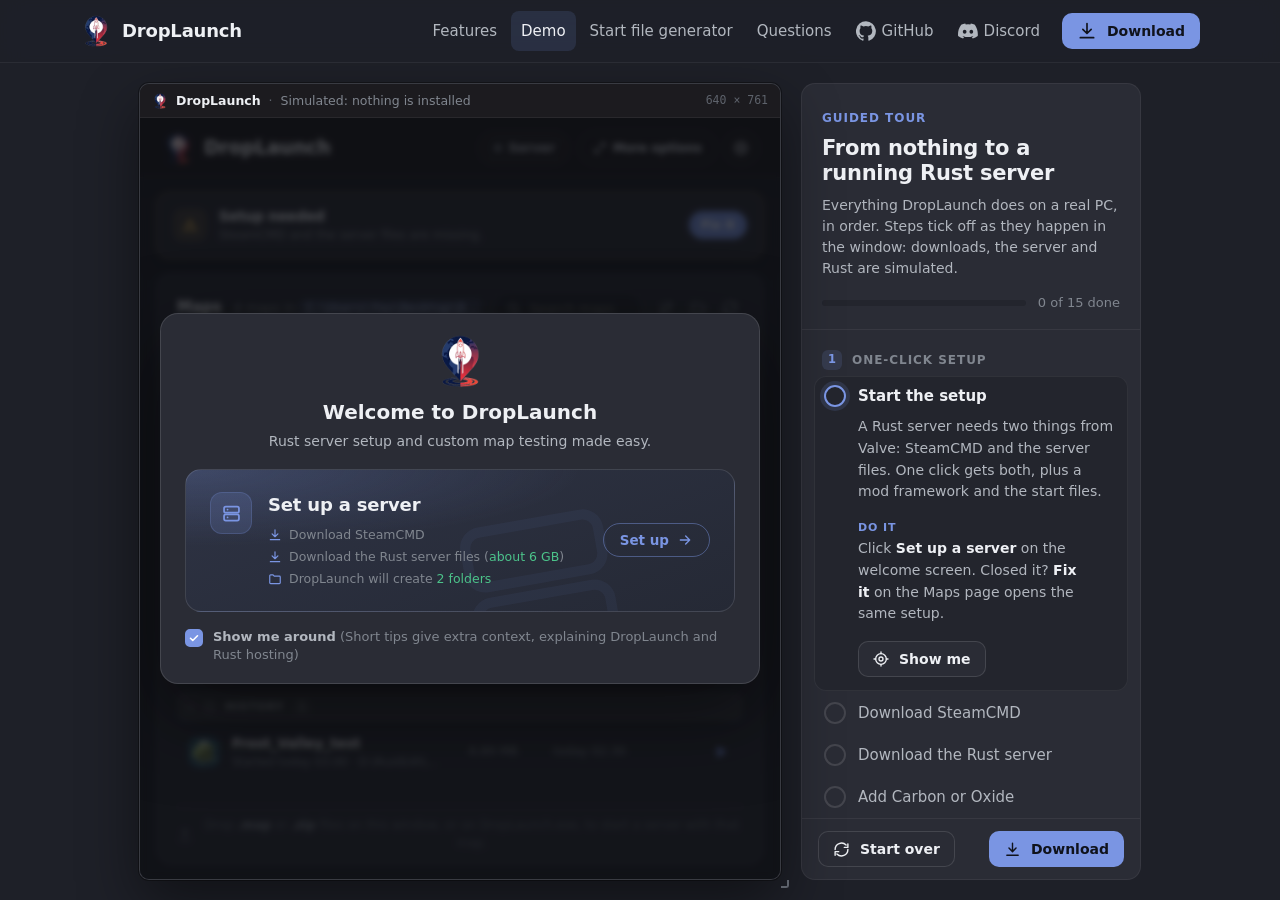
==== commit 8003307f: "Demo: app-sized window with a guided tour The demo opens DropLaunch at its real window size (640 wid" ====
--- a/demo/index.html
+++ b/demo/index.html
@@ -3,657 +3,257 @@
   <head>
     <meta charset="utf-8" />
     <meta name="viewport" content="width=device-width, initial-scale=1" />
-    <title>DropLaunch Demo</title>
-    <meta name="description" content="Try DropLaunch in your browser: set up a Rust server, start a map, and collect bug reports from testers. Everything is simulated." />
-    <link rel="icon" type="image/png" href="logo.png" />
-    <link rel="stylesheet" href="styles.css" />
-    <link rel="stylesheet" href="demo.css" />
+    <title>DropLaunch demo · Set up a Rust server in your browser</title>
+    <meta name="description" content="Try DropLaunch in your browser with a guided tour: download SteamCMD and the Rust server, write the start files, run them, start your own map and read bug reports. Everything is simulated." />
+    <link rel="canonical" href="https://droplaunch.gg/demo/" />
+    <meta name="theme-color" content="#1e2028" />
+    <meta name="color-scheme" content="dark" />
+    <link rel="icon" href="/favicon.ico" sizes="32x32" />
+    <link rel="icon" href="/assets/favicon-32.png" type="image/png" />
+    <link rel="apple-touch-icon" href="/assets/apple-touch-icon.png" />
+    <meta property="og:type" content="website" />
+    <meta property="og:site_name" content="DropLaunch" />
+    <meta property="og:title" content="DropLaunch demo: a guided tour" />
+    <meta property="og:description" content="DropLaunch's real interface in your browser, with a checklist from downloading SteamCMD to running the start files. Everything is simulated." />
+    <meta property="og:url" content="https://droplaunch.gg/demo/" />
+    <meta property="og:image" content="https://droplaunch.gg/assets/og.jpg" />
+    <meta property="og:image:width" content="1200" />
+    <meta property="og:image:height" content="630" />
+    <meta name="twitter:card" content="summary_large_image" />
+    <link rel="stylesheet" href="/assets/site.css?v=1" />
+    <link rel="stylesheet" href="/demo/tour.css" />
+    <script src="/assets/site.js?v=1" defer></script>
+    <script src="/demo/tour.js" defer></script>
   </head>
-  <body class="simple">
-    <svg width="0" height="0" style="position: absolute" aria-hidden="true">
-      <defs>
-        <symbol id="i-refresh" viewBox="0 0 24 24"><path d="M21 12a9 9 0 0 1-15.5 6.2M3 12a9 9 0 0 1 15.5-6.2" /><path d="M21 4v5h-5M3 20v-5h5" /></symbol>
-        <symbol id="i-download" viewBox="0 0 24 24"><path d="M12 3v12M7 10l5 5 5-5M4 20h16" /></symbol>
-        <symbol id="i-upload" viewBox="0 0 24 24"><path d="M12 16V4M7 9l5-5 5 5M4 20h16" /></symbol>
-        <symbol id="i-shield" viewBox="0 0 24 24"><path d="M12 3l8 3v6c0 4.5-3.4 8.2-8 9-4.6-.8-8-4.5-8-9V6z" /><path d="M8.5 12.2l2.4 2.4 4.6-4.8" /></symbol>
-        <symbol id="i-x" viewBox="0 0 24 24"><path d="M6 6l12 12M18 6L6 18" /></symbol>
-        <symbol id="i-check" viewBox="0 0 24 24"><path d="M5 12.5l4.5 4.5L19 7.5" /></symbol>
-        <symbol id="i-alert" viewBox="0 0 24 24"><path d="M12 4l9 16H3z" /><path d="M12 10v4M12 17.5v.01" /></symbol>
-        <symbol id="i-folder" viewBox="0 0 24 24"><path d="M3 6.5A1.5 1.5 0 0 1 4.5 5h4.2l2 2.2h8.8A1.5 1.5 0 0 1 21 8.7v9.8a1.5 1.5 0 0 1-1.5 1.5h-15A1.5 1.5 0 0 1 3 18.5z" /></symbol>
-        <symbol id="i-external" viewBox="0 0 24 24"><path d="M14 4h6v6M20 4l-9 9M18 14v5a1 1 0 0 1-1 1H5a1 1 0 0 1-1-1V7a1 1 0 0 1 1-1h5" /></symbol>
-        <symbol id="i-copy" viewBox="0 0 24 24"><rect x="8" y="8" width="12" height="12" rx="2" /><path d="M16 8V5a1 1 0 0 0-1-1H5a1 1 0 0 0-1 1v10a1 1 0 0 0 1 1h3" /></symbol>
-        <symbol id="i-trash" viewBox="0 0 24 24"><path d="M4 7h16M10 11v6M14 11v6M6 7l1 12a1 1 0 0 0 1 1h8a1 1 0 0 0 1-1l1-12M9 7V4h6v3" /></symbol>
-        <symbol id="i-wrench" viewBox="0 0 24 24"><path d="M14.7 6.3a4 4 0 0 0 5 5L21 13a7 7 0 0 1-8.6 1.4L6 20.8a2 2 0 0 1-2.8-2.8l6.4-6.4A7 7 0 0 1 11 3l1.7 1.3a4 4 0 0 0 2 2z" /></symbol>
-        <symbol id="i-play" viewBox="0 0 24 24"><path d="M7 4.5v15l12-7.5z" /></symbol>
-        <symbol id="i-stop" viewBox="0 0 24 24"><rect x="6" y="6" width="12" height="12" rx="2" /></symbol>
-        <symbol id="i-sliders" viewBox="0 0 24 24"><path d="M4 6h10M18 6h2M4 12h4M12 12h8M4 18h12M20 18h0" /><circle cx="16" cy="6" r="2" /><circle cx="10" cy="12" r="2" /><circle cx="18" cy="18" r="2" /></symbol>
-        <symbol id="i-map" viewBox="0 0 24 24"><path d="M9 4L3 6.5V20l6-2.5 6 2.5 6-2.5V4l-6 2.5z" /><path d="M9 4v13.5M15 6.5V20" /></symbol>
-        <symbol id="i-terrain" viewBox="0 0 24 24"><path d="M2.5 19.5l6.5-10 4.5 6.5 3-4 5 7.5z" /><circle cx="17" cy="6" r="2" /></symbol>
-        <symbol id="i-server" viewBox="0 0 24 24"><rect x="3.5" y="4" width="17" height="7" rx="2" /><rect x="3.5" y="13" width="17" height="7" rx="2" /><path d="M7.5 7.5h.01M7.5 16.5h.01" /></symbol>
-        <symbol id="i-search" viewBox="0 0 24 24"><circle cx="11" cy="11" r="6.5" /><path d="M20 20l-4.2-4.2" /></symbol>
-        <symbol id="i-sort" viewBox="0 0 24 24"><path d="M7 4v16M3.5 16.5L7 20l3.5-3.5M17 20V4M13.5 7.5L17 4l3.5 3.5" /></symbol>
-        <symbol id="i-chevron" viewBox="0 0 24 24"><path d="M6 9l6 6 6-6" /></symbol>
-        <symbol id="i-terminal" viewBox="0 0 24 24"><path d="M4 6l6 6-6 6M12 18h8" /></symbol>
-        <symbol id="i-file" viewBox="0 0 24 24"><path d="M14 3H7a2 2 0 0 0-2 2v14a2 2 0 0 0 2 2h10a2 2 0 0 0 2-2V8z" /><path d="M14 3v5h5" /></symbol>
-        <symbol id="i-folder-edit" viewBox="0 0 24 24"><path d="M11 20H4.5A1.5 1.5 0 0 1 3 18.5v-12A1.5 1.5 0 0 1 4.5 5h4.2l2 2.2h8.8A1.5 1.5 0 0 1 21 8.7v1.8" /><path d="M19.6 13.4a1.7 1.7 0 0 1 2.4 2.4l-6 6-3.2.8.8-3.2z" /></symbol>
-        <symbol id="i-flask" viewBox="0 0 24 24"><path d="M9 3h6M10 3v6.2L4.6 18.4A1.7 1.7 0 0 0 6.1 21h11.8a1.7 1.7 0 0 0 1.5-2.6L14 9.2V3" /><path d="M7.2 15h9.6" /></symbol>
-        <symbol id="i-expand" viewBox="0 0 24 24"><path d="M14 4h6v6M10 20H4v-6M20 4l-6.5 6.5M4 20l6.5-6.5" /></symbol>
-        <symbol id="i-collapse" viewBox="0 0 24 24"><path d="M14 10h6M14 10V4M10 14H4M10 14v6M14 10l6.5-6.5M10 14l-6.5 6.5" /></symbol>
-        <symbol id="i-history" viewBox="0 0 24 24"><path d="M3.5 12a8.5 8.5 0 1 0 2.5-6" /><path d="M3 4v4.5h4.5" /><path d="M12 7.5V12l3 2" /></symbol>
-        <symbol id="i-save" viewBox="0 0 24 24"><path d="M5 4h11l3 3v12a1 1 0 0 1-1 1H6a1 1 0 0 1-1-1V5a1 1 0 0 1 1-1z" /><path d="M8 4v5h7V4M8 20v-6h8v6" /></symbol>
-        <symbol id="i-hourglass" viewBox="0 0 24 24"><path d="M7 3h10M7 21h10M8 3v3.5a4 4 0 0 0 1.6 3.2L12 12l-2.4 2.3A4 4 0 0 0 8 17.5V21M16 3v3.5a4 4 0 0 1-1.6 3.2L12 12l2.4 2.3a4 4 0 0 1 1.6 3.2V21" /></symbol>
-        <symbol id="i-users" viewBox="0 0 24 24"><circle cx="9" cy="8" r="3.5" /><path d="M2.5 20a6.5 6.5 0 0 1 13 0" /><path d="M16 4.7a3.5 3.5 0 0 1 0 6.6M18.2 13.9A6.5 6.5 0 0 1 21.5 20" /></symbol>
-        <symbol id="i-link" viewBox="0 0 24 24"><path d="M10 14a4.5 4.5 0 0 0 6.4 0l3-3a4.5 4.5 0 0 0-6.4-6.4l-1.2 1.2M14 10a4.5 4.5 0 0 0-6.4 0l-3 3a4.5 4.5 0 0 0 6.4 6.4l1.2-1.2" /></symbol>
-        <symbol id="i-arrow-right" viewBox="0 0 24 24"><path d="M5 12h14M13 6l6 6-6 6" /></symbol>
-        <symbol id="i-arrow-left" viewBox="0 0 24 24"><path d="M19 12H5M11 6l-6 6 6 6" /></symbol>
-        <symbol id="i-bug" viewBox="0 0 24 24"><path d="M9 7.5a3 3 0 0 1 6 0M7.5 10h9v4.5a4.5 4.5 0 0 1-9 0zM12 10v9M4 13.5h3.5M16.5 13.5H20M5.5 8.5l2.2 1.7M18.5 8.5l-2.2 1.7M5.5 19l2.4-1.8M18.5 19l-2.4-1.8" /></symbol>
-        <symbol id="i-plus" viewBox="0 0 24 24"><path d="M12 5v14M5 12h14" /></symbol>
-        <symbol id="i-minus" viewBox="0 0 24 24"><path d="M5 12h14" /></symbol>
-        <symbol id="i-bulb" viewBox="0 0 24 24"><path d="M9.5 18h5M10.5 21h3M12 3a6 6 0 0 0-3.7 10.7c.7.6 1.2 1.4 1.2 2.3h5c0-.9.5-1.7 1.2-2.3A6 6 0 0 0 12 3z" /></symbol>
-        <symbol id="i-cloud" viewBox="0 0 24 24"><path d="M17.5 19a4.5 4.5 0 0 0 .5-8.97A7 7 0 0 0 4.4 11.6 3.75 3.75 0 0 0 6.5 19z" /><path d="M12 11v5M9.5 13.5 12 11l2.5 2.5" /></symbol>
-        <symbol id="i-star" viewBox="0 0 24 24"><path d="m12 3 2.7 5.6 6.1.9-4.4 4.3 1 6.1L12 17l-5.4 2.9 1-6.1-4.4-4.3 6.1-.9z" /></symbol>
-        <symbol id="i-info" viewBox="0 0 24 24"><circle cx="12" cy="12" r="9" /><path d="M12 11v5M12 8h.01" /></symbol>
-        <symbol id="i-gear" viewBox="0 0 24 24"><circle cx="12" cy="12" r="3" /><path d="M19.4 15a1.7 1.7 0 0 0 .3 1.8l.1.1a2 2 0 1 1-2.8 2.8l-.1-.1a1.7 1.7 0 0 0-1.8-.3 1.7 1.7 0 0 0-1 1.5V21a2 2 0 1 1-4 0v-.1a1.7 1.7 0 0 0-1.1-1.5 1.7 1.7 0 0 0-1.8.3l-.1.1a2 2 0 1 1-2.8-2.8l.1-.1a1.7 1.7 0 0 0 .3-1.8 1.7 1.7 0 0 0-1.5-1H3a2 2 0 1 1 0-4h.1a1.7 1.7 0 0 0 1.5-1.1 1.7 1.7 0 0 0-.3-1.8l-.1-.1a2 2 0 1 1 2.8-2.8l.1.1a1.7 1.7 0 0 0 1.8.3H9a1.7 1.7 0 0 0 1-1.5V3a2 2 0 1 1 4 0v.1a1.7 1.7 0 0 0 1 1.5 1.7 1.7 0 0 0 1.8-.3l.1-.1a2 2 0 1 1 2.8 2.8l-.1.1a1.7 1.7 0 0 0-.3 1.8V9a1.7 1.7 0 0 0 1.5 1H21a2 2 0 1 1 0 4h-.1a1.7 1.7 0 0 0-1.5 1z" /></symbol>
-        <symbol id="i-globe" viewBox="0 0 24 24"><circle cx="12" cy="12" r="9" /><path d="M3 12h18M12 3a14 14 0 0 1 0 18M12 3a14 14 0 0 0 0 18" /></symbol>
-        <symbol id="i-bell" viewBox="0 0 24 24"><path d="M18 8.5a6 6 0 0 0-12 0c0 6.5-2.5 8.5-2.5 8.5h17S18 15 18 8.5M13.7 20.5a2 2 0 0 1-3.4 0" /></symbol>
-        <symbol id="i-pencil" viewBox="0 0 24 24"><path d="M4 20h4.5L19.5 9a2.1 2.1 0 0 0-3-3L5.5 17v3z" /><path d="M14.5 8l3 3" /></symbol>
-        <symbol id="i-gift" viewBox="0 0 24 24"><rect x="3.5" y="8" width="17" height="4" rx="1" /><path d="M5 12v7.5a1 1 0 0 0 1 1h12a1 1 0 0 0 1-1V12M12 8v12.5M12 8S10.5 3.5 8 3.5a2.25 2.25 0 0 0 0 4.5M12 8s1.5-4.5 4-4.5a2.25 2.25 0 0 1 0 4.5" /></symbol>
-        <symbol id="i-join" viewBox="0 0 24 24"><path d="M15 3h4a2 2 0 0 1 2 2v14a2 2 0 0 1-2 2h-4M10 17l5-5-5-5M15 12H3" /></symbol>
-      </defs>
+  <body class="tour-page">
+    <svg class="sprite" aria-hidden="true">
+      <symbol id="i-download" viewBox="0 0 24 24"><path d="M12 3v12M7 10l5 5 5-5M4 20h16" /></symbol>
+      <symbol id="i-check" viewBox="0 0 24 24"><path d="M5 12.5l4.5 4.5L19 7.5" /></symbol>
+      <symbol id="i-x" viewBox="0 0 24 24"><path d="M6 6l12 12M18 6L6 18" /></symbol>
+      <symbol id="i-chevron" viewBox="0 0 24 24"><path d="M6 9l6 6 6-6" /></symbol>
+      <symbol id="i-menu" viewBox="0 0 24 24"><path d="M4 7h16M4 12h16M4 17h16" /></symbol>
+      <symbol id="i-refresh" viewBox="0 0 24 24"><path d="M21 12a9 9 0 0 1-15.5 6.2M3 12a9 9 0 0 1 15.5-6.2" /><path d="M21 4v5h-5M3 20v-5h5" /></symbol>
+      <symbol id="i-target" viewBox="0 0 24 24"><circle cx="12" cy="12" r="8" /><circle cx="12" cy="12" r="3" /><path d="M12 1.5V4M12 20v2.5M1.5 12H4M20 12h2.5" /></symbol>
+      <symbol id="i-arrow-right" viewBox="0 0 24 24"><path d="M5 12h14M13 6l6 6-6 6" /></symbol>
+      <symbol id="i-github" viewBox="0 0 24 24"><path fill="currentColor" stroke="none" d="M12 .3a12 12 0 0 0-3.8 23.4c.6.1.8-.3.8-.6v-2c-3.3.7-4-1.6-4-1.6-.6-1.4-1.4-1.8-1.4-1.8-1-.7.1-.7.1-.7 1.2.1 1.8 1.2 1.8 1.2 1.1 1.8 2.8 1.3 3.5 1 .1-.8.4-1.3.8-1.6-2.7-.3-5.5-1.3-5.5-5.9 0-1.3.5-2.4 1.2-3.2-.1-.3-.5-1.5.1-3.2 0 0 1-.3 3.3 1.2a11.5 11.5 0 0 1 6 0c2.3-1.5 3.3-1.2 3.3-1.2.6 1.7.2 2.9.1 3.2.8.8 1.2 1.9 1.2 3.2 0 4.6-2.8 5.6-5.5 5.9.4.4.8 1.1.8 2.2v3.3c0 .3.2.7.8.6A12 12 0 0 0 12 .3" /></symbol>
+      <symbol id="i-discord" viewBox="0 0 24 24"><path fill="currentColor" stroke="none" d="M20.3 4.4A19.8 19.8 0 0 0 15.4 2.9l-.6 1.3a18.3 18.3 0 0 0-5.5 0l-.6-1.3a19.7 19.7 0 0 0-4.9 1.5C.5 9-.3 13.6.1 18.1a19.9 19.9 0 0 0 6 3l1.3-2a12.9 12.9 0 0 1-1.9-.9l.4-.3a14.2 14.2 0 0 0 12.1 0l.4.3a12.3 12.3 0 0 1-1.9.9l1.2 2a19.8 19.8 0 0 0 6-3c.5-5.2-.8-9.7-3.5-13.7zM8 15.3c-1.2 0-2.2-1.1-2.2-2.4s1-2.4 2.2-2.4 2.2 1.1 2.2 2.4-1 2.4-2.2 2.4zm8 0c-1.2 0-2.2-1.1-2.2-2.4s1-2.4 2.2-2.4 2.2 1.1 2.2 2.4-1 2.4-2.2 2.4z" /></symbol>
     </svg>
 
-    <header class="topbar">
-      <div class="brand">
-        <img src="logo.png" alt="" class="brand-logo" />
-        <span class="brand-name">DropLaunch</span>
-        <button class="tag tag-btn" id="btn-about" data-t-title="topbar.about.title" data-t="topbar.preview"></button>
-      </div>
-      <nav class="tabs" role="tablist" data-t-label="topbar.tabs">
-        <button role="tab" id="tab-maps" data-tab="maps" aria-selected="true"><svg><use href="#i-map" /></svg><span data-t="topbar.tab.maps"></span></button>
-        <button role="tab" id="tab-files" data-tab="files" aria-selected="false"><svg><use href="#i-server" /></svg><span data-t="topbar.tab.files"></span><i class="tab-dot" id="tab-files-dot" hidden></i></button>
-      </nav>
-      <div class="pills">
-        <div class="status-group" role="group" data-t-label="topbar.status">
-          <button class="pill" id="pill-steamcmd" data-t-title="topbar.pill.title"><i></i><span data-t="topbar.pill.steamcmd.short"></span></button>
-          <button class="pill" id="pill-server" data-t-title="topbar.pill.title"><i></i><span data-t="topbar.pill.server.short"></span></button>
-        </div>
-        <button class="btn btn-small update-btn" id="btn-update" hidden><svg><use href="#i-download" /></svg><span id="btn-update-label" data-t="update.button"></span></button>
-        <button class="btn btn-small btn-ghost view-toggle" id="btn-view" aria-pressed="false" data-t-title="topbar.more.title"><svg><use href="#i-expand" /></svg><span data-t="topbar.more"></span></button>
-        <button class="btn btn-small btn-ghost settings-toggle" id="btn-settings" data-t-title="topbar.settings.title" data-t-label="topbar.settings.title"><svg><use href="#i-gear" /></svg></button>
+    <a class="skip" href="#tour">Skip to the tour</a>
+
+    <header class="top">
+      <div class="wrap">
+        <a class="brand" href="/">
+          <img src="/assets/logo-96.webp" width="32" height="32" alt="" />
+          DropLaunch
+        </a>
+        <button class="menu-btn" type="button" aria-expanded="false" aria-controls="nav" aria-label="Menu">
+          <svg class="icon open"><use href="#i-menu" /></svg>
+          <svg class="icon close"><use href="#i-x" /></svg>
+        </button>
+        <nav class="nav" id="nav" aria-label="Main">
+          <a href="/#features">Features</a>
+          <a href="/demo/" aria-current="page">Demo</a>
+          <a href="/generator">Start file generator</a>
+          <a href="/#faq">Questions</a>
+          <a href="https://github.com/tedpommes/DropLaunch" rel="noopener"><svg class="icon"><use href="#i-github" /></svg>GitHub</a>
+          <a href="https://discord.gg/hbXD2YArdV" rel="noopener"><svg class="icon"><use href="#i-discord" /></svg>Discord</a>
+          <a class="btn primary small" href="/#download"><svg class="icon"><use href="#i-download" /></svg>Download</a>
+        </nav>
       </div>
     </header>
 
-    <!-- Maps: the list, the server panel and its console -->
-    <main class="layout view" id="view-maps">
-      <div class="col-main">
-        <section class="card maps-card">
-          <div class="card-head">
-            <div class="maps-title">
-              <h2 data-t="maps.title"></h2>
-              <p class="sub" id="maps-sub" data-t="common.loading"></p>
+    <main class="tour-main" id="main">
+      <!-- On a small screen: the step to do next, above the window. -->
+      <a class="tour-mini" id="tour-mini" href="#tour">
+        <span class="tour-mini-count" id="tour-mini-count">0 of 15</span>
+        <span class="tour-mini-title" id="tour-mini-title">Start the setup</span>
+        <svg class="icon"><use href="#i-chevron" /></svg>
+      </a>
+
+      <!-- DropLaunch's real interface (app/, built by the app's dev/build_demo.py) in a window the
+           size of the app's own. Its edges resize it, like on Windows. -->
+      <section class="stage" aria-label="DropLaunch, simulated">
+        <div class="win" id="win">
+          <div class="win-frame">
+            <div class="win-bar" id="win-bar" title="Drag the window's edges to resize it. Double-click here for its starting size.">
+              <img src="/assets/logo-96.webp" width="16" height="16" alt="" />
+              <span class="win-title">DropLaunch</span>
+              <span class="win-hint">Simulated: nothing is installed</span>
+              <span class="win-size" id="win-size"></span>
             </div>
-            <div class="maps-tools">
-              <span class="maps-branch" id="maps-branch-box" data-t-title="maps.branch.title" hidden><select id="maps-branch" data-size="sm" data-t-label="common.branch"></select></span>
-              <label class="search" data-t-title="maps.search.title">
-                <svg><use href="#i-search" /></svg>
-                <input id="map-search" type="search" data-t-placeholder="maps.search" autocomplete="off" spellcheck="false" />
-              </label>
-              <button class="icon-btn" id="btn-maps-sort" data-t-title="maps.sort.date"><svg><use href="#i-sort" /></svg></button>
-              <button class="icon-btn" id="btn-maps-folder" data-t-title="maps.folder.title"><svg><use href="#i-folder" /></svg></button>
-              <button class="icon-btn" id="btn-maps-refresh" data-t-title="maps.refresh.title"><svg><use href="#i-refresh" /></svg></button>
+            <div class="win-body" id="win-body">
+              <iframe id="app" title="DropLaunch (simulated)"></iframe>
+              <div class="win-cover" id="win-cover" role="status">Loading DropLaunch…</div>
             </div>
           </div>
-          <div class="map-list" id="map-list" role="listbox" tabindex="0" data-t-label="maps.title"></div>
-          <p class="drop-hint"><svg><use href="#i-upload" /></svg><span data-t="maps.dropHint"></span></p>
-        </section>
-
-        <div class="splitter" id="splitter" role="separator" aria-orientation="horizontal" data-t-label="common.resize" data-t-title="common.splitter.title" tabindex="0"><i></i></div>
-
-        <section class="card console-card" id="console-card">
-          <div class="card-head">
-            <div class="log-title">
-              <h2 data-t="console.title"></h2>
-              <span class="live" id="console-live" hidden><i></i><span data-t="console.connected"></span></span>
-            </div>
-            <div class="log-tools">
-              <button class="btn btn-small btn-ghost" id="btn-open-log" data-t-title="console.logFile.title" disabled><svg><use href="#i-file" /></svg><span data-t="console.logFile"></span></button>
-              <button class="btn btn-small btn-ghost" id="btn-copy-console" data-t-title="console.copy.title"><svg><use href="#i-copy" /></svg><span data-t="common.copy"></span></button>
-              <button class="btn btn-small btn-ghost" id="btn-clear-console" data-t-title="console.clear.title"><svg><use href="#i-trash" /></svg><span data-t="common.clear"></span></button>
-              <button class="icon-btn max-btn" data-max="console-card" data-t-title="common.fullScreen"><svg><use href="#i-expand" /></svg></button>
-            </div>
+          <div class="grip grip-w" data-edge="w" aria-hidden="true"></div>
+          <div class="grip grip-e" data-edge="e" aria-hidden="true"></div>
+          <div class="grip grip-s" data-edge="s" aria-hidden="true"></div>
+          <div class="grip grip-sw" data-edge="sw" aria-hidden="true"></div>
+          <div class="grip grip-se" data-edge="se" aria-hidden="true"></div>
+        </div>
+      </section>
+
+      <!-- The tour: each step ticks off when it happens in the window (demo/tour.js). -->
+      <aside class="tour" id="tour" aria-labelledby="tour-title" tabindex="-1">
+        <div class="tour-head">
+          <span class="eyebrow">Guided tour</span>
+          <h1 id="tour-title">From nothing to a running Rust server</h1>
+          <p>Everything DropLaunch does on a real PC, in order. Steps tick off as they happen in the window: downloads, the server and Rust are simulated.</p>
+          <div class="tour-progress">
+            <div class="tour-bar"><i id="tour-bar"></i></div>
+            <span id="tour-count" aria-live="polite">0 of 15 done</span>
           </div>
-          <div class="log console" id="console" tabindex="0">
-            <div class="log-empty" id="console-empty" data-t="console.empty"></div>
+        </div>
+
+        <div class="tour-list" id="tour-list">
+          <section class="tour-sec">
+            <h2><span>1</span>One-click setup</h2>
+            <ol>
+              <li class="step" data-step="setup">
+                <button class="step-head" type="button"><span class="step-mark"></span><span class="step-title">Start the setup</span><span class="step-note"></span></button>
+                <div class="step-body">
+                  <p>A Rust server needs two things from Valve: SteamCMD and the server files. One click gets both, plus a mod framework and the start files.</p>
+                  <p class="step-how"><b>Do it</b>Click <b>Set up a server</b> on the welcome screen. Closed it? <b>Fix it</b> on the Maps page opens the same setup.</p>
+                </div>
+              </li>
+              <li class="step" data-step="steamcmd">
+                <button class="step-head" type="button"><span class="step-mark"></span><span class="step-title">Download SteamCMD</span><span class="step-note"></span></button>
+                <div class="step-body">
+                  <p>Valve's command-line Steam client, the tool every Rust server is installed with. DropLaunch downloads it and lets it update itself on its first start.</p>
+                  <p class="step-pc"><b>On your PC</b><code>DropLaunch\SteamCMD\steamcmd.exe</code></p>
+                  <p class="step-how"><b>Do it</b>Nothing to click: it runs by itself once the setup starts.</p>
+                </div>
+              </li>
+              <li class="step" data-step="server">
+                <button class="step-head" type="button"><span class="step-mark"></span><span class="step-title">Download the Rust server</span><span class="step-note"></span></button>
+                <div class="step-body">
+                  <p>SteamCMD signs in anonymously and downloads Rust's dedicated server, about 6 GB. Only once: an update later gets just what changed.</p>
+                  <p class="step-pc"><b>On your PC</b><code>DropLaunch\Server_Files\RustDedicated.exe</code></p>
+                  <p class="step-how"><b>Do it</b>Nothing to click. On a real PC this is the long part, 5 to 30 minutes: <b>Hide</b> keeps it going while you look around.</p>
+                </div>
+              </li>
+              <li class="step" data-step="framework">
+                <button class="step-head" type="button"><span class="step-mark"></span><span class="step-title">Add Carbon or Oxide</span><span class="step-note"></span></button>
+                <div class="step-body">
+                  <p>The mod framework that runs plugins. The RustEdit extension is for maps that use RustEdit features, and the DropLaunch plugin lets testers send bug reports with <code>/bug</code>.</p>
+                  <p class="step-pc"><b>On your PC</b>Copied into <code>DropLaunch\Server_Files</code></p>
+                  <p class="step-how"><b>Do it</b>Pick one under <b>Mods</b> in the setup window while the server downloads. Carbon is the default.</p>
+                </div>
+              </li>
+              <li class="step" data-step="startfile">
+                <button class="step-head" type="button"><span class="step-mark"></span><span class="step-title">Write the start files</span><span class="step-note"></span></button>
+                <div class="step-body">
+                  <p><code>start_procgen_server.bat</code> starts the server with DropLaunch's settings: ports, RCON and the map. <code>update_server.bat</code> runs SteamCMD to update it. Both work without DropLaunch too: double-click them.</p>
+                  <p class="step-pc"><b>On your PC</b><code>DropLaunch\Server_Files\start_procgen_server.bat</code> <code>update_server.bat</code></p>
+                  <p class="step-how"><b>Curious?</b>See what goes in one with the <a href="/generator" target="_blank" rel="noopener">start file generator</a>.</p>
+                </div>
+              </li>
+              <li class="step" data-step="launch">
+                <button class="step-head" type="button"><span class="step-mark"></span><span class="step-title">Run the start file</span><span class="step-note"></span></button>
+                <div class="step-body">
+                  <p>DropLaunch runs the start file. The server opens in its own console window, and DropLaunch reads its log to show how far it is.</p>
+                  <p class="step-how"><b>Do it</b>Happens at the end of the setup when <b>Run test map server</b> is on. Otherwise press play next to any map on the Maps page.</p>
+                </div>
+              </li>
+            </ol>
+          </section>
+
+          <section class="tour-sec">
+            <h2><span>2</span>Your first server</h2>
+            <ol>
+              <li class="step" data-step="ready">
+                <button class="step-head" type="button"><span class="step-mark"></span><span class="step-title">Wait for Ready</span><span class="step-note"></span></button>
+                <div class="step-body">
+                  <p>The server loads the game files, starts Carbon and generates the map. The first start takes a few minutes on a real PC; DropLaunch shows each stage.</p>
+                  <p class="step-how"><b>Do it</b>Watch the bar at the bottom of the Maps page until it says <b>Ready</b>.</p>
+                </div>
+              </li>
+              <li class="step" data-step="join">
+                <button class="step-head" type="button"><span class="step-mark"></span><span class="step-title">Join in Rust</span><span class="step-note"></span></button>
+                <div class="step-body">
+                  <p>Join starts Rust, or uses the one that's open, and connects you. Without DropLaunch it's F1 in Rust and <code>client.connect 127.0.0.1:28015</code>.</p>
+                  <p class="step-how"><b>Do it</b>Click <b>Join in Rust</b> once the server is ready.</p>
+                </div>
+              </li>
+            </ol>
+          </section>
+
+          <section class="tour-sec">
+            <h2><span>3</span>Test your own map</h2>
+            <ol>
+              <li class="step" data-step="map">
+                <button class="step-head" type="button"><span class="step-mark"></span><span class="step-title">Start your own map</span><span class="step-note"></span></button>
+                <div class="step-body">
+                  <p>Maps in DropLaunch's Maps folder show in the list. Dropping a <code>.map</code> file on the window, or on DropLaunch.exe, starts it straight away. The running server is stopped first.</p>
+                  <p class="step-how"><b>Do it</b>Press play next to a map under <b>Active folder</b>. You can also drop any file ending in <code>.map</code> on the window.</p>
+                </div>
+              </li>
+              <li class="step" data-step="mapfiles">
+                <button class="step-head" type="button"><span class="step-mark"></span><span class="step-title">Make start files for a map</span><span class="step-note"></span></button>
+                <div class="step-body">
+                  <p>Two <code>.bat</code> files for that map: one starts it normally, one in prefab test mode for unfinished maps (no cargo ship, boat paths or events). Start the map without DropLaunch, or send them to a friend.</p>
+                  <p class="step-pc"><b>On your PC</b><code>Server_Files\start_Canyon_Rally_v18.bat</code> <code>start_Canyon_Rally_v18_prefab.bat</code></p>
+                  <p class="step-how"><b>Do it</b>Right-click a map and choose <b>Create start files</b>.</p>
+                </div>
+              </li>
+              <li class="step" data-step="bug">
+                <button class="step-head" type="button"><span class="step-mark"></span><span class="step-title">Read a bug report</span><span class="step-note"></span></button>
+                <div class="step-body">
+                  <p>With the DropLaunch plugin, testers type <code>/bug</code> and a few words in Rust's chat. The report lands on a map of your island, where they stood. In the demo, testers join and send some on their own.</p>
+                  <p class="step-how"><b>Do it</b>Click <b>More options</b> and open <b>Bug reports</b> once one has come in.</p>
+                </div>
+              </li>
+            </ol>
+          </section>
+
+          <section class="tour-sec">
+            <h2><span>4</span>Run the server</h2>
+            <ol>
+              <li class="step" data-step="console">
+                <button class="step-head" type="button"><span class="step-mark"></span><span class="step-title">Send a console command</span><span class="step-note"></span></button>
+                <div class="step-body">
+                  <p>The console shows the server's log and sends commands over RCON. Try <code>status</code> to see who's online.</p>
+                  <p class="step-how"><b>Do it</b>Click <b>More options</b>, type in the box under the console and press Enter.</p>
+                </div>
+              </li>
+              <li class="step" data-step="kits">
+                <button class="step-head" type="button"><span class="step-mark"></span><span class="step-title">Give items</span><span class="step-note"></span></button>
+                <div class="step-body">
+                  <p>Hand a kit to anyone on your server, like the built-in Basic Build Kit, without typing item names in the console.</p>
+                  <p class="step-how"><b>Do it</b>In <b>More options</b>, open <b>Give items</b>, pick a kit and a player.</p>
+                </div>
+              </li>
+              <li class="step" data-step="stop">
+                <button class="step-head" type="button"><span class="step-mark"></span><span class="step-title">Stop the server</span><span class="step-note"></span></button>
+                <div class="step-body">
+                  <p>Stop saves the world, then closes the server's window. Restart does the same and runs the start file again.</p>
+                  <p class="step-how"><b>Do it</b>Click <b>Stop</b> in the server bar.</p>
+                </div>
+              </li>
+              <li class="step" data-step="update">
+                <button class="step-head" type="button"><span class="step-mark"></span><span class="step-title">Update the server</span><span class="step-note"></span></button>
+                <div class="step-body">
+                  <p>When Rust updates, DropLaunch runs SteamCMD again, like <code>update_server.bat</code> does, and puts Carbon or Oxide back. The pill at the top says when a new build is out.</p>
+                  <p class="step-how"><b>Do it</b>With the server stopped, open <b>Server files</b> (in More options) and click <b>Verify files</b>. When there's a new build, <b>Update</b> shows next to it.</p>
+                </div>
+              </li>
+            </ol>
+          </section>
+
+          <div class="tour-end" id="tour-end" hidden>
+            <h2>That's all of it</h2>
+            <p>On your PC it's the same clicks, with real downloads. DropLaunch is free and open source, for Windows.</p>
+            <a class="btn primary small" href="/#download"><svg class="icon"><use href="#i-download" /></svg>Download DropLaunch</a>
           </div>
-          <form class="console-input" id="console-form" autocomplete="off">
-            <svg><use href="#i-terminal" /></svg>
-            <input id="console-input" data-t-placeholder="console.placeholder.idle" spellcheck="false" disabled />
-            <button class="btn btn-small btn-ghost" id="console-send" type="submit" disabled data-t="console.send"></button>
-          </form>
-        </section>
-      </div>
-
-      <div class="vsplitter" role="separator" aria-orientation="vertical" data-t-label="common.resizeSide" data-t-title="common.vsplitter.title" tabindex="0"><i></i></div>
-
-      <aside class="col-side">
-        <!-- The guide's Getting started checklist (guide.js) -->
-        <section class="card guide-card" id="guide-card" data-t-label="guide.title" hidden></section>
-        <!-- Server files that need something (update, repair, Oxide), and SteamCMD jobs while they run -->
-        <section class="card strip" id="strip" hidden>
-          <div class="strip-row">
-            <span class="strip-icon" id="strip-icon"><svg><use href="#i-download" /></svg></span>
-            <div class="strip-text">
-              <strong id="strip-title"></strong><span id="strip-detail"></span>
-              <div class="strip-actions">
-                <!-- A server update: Carbon or Oxide along with it (the same switch as in Settings) -->
-                <label class="check strip-check" id="strip-framework" hidden><input type="checkbox" id="strip-framework-on" /><span class="box"><svg><use href="#i-check" /></svg></span><span class="strip-check-label" id="strip-framework-label"></span></label>
-                <button class="btn btn-small btn-primary" id="strip-action"></button>
-              </div>
-            </div>
-            <button class="icon-btn" id="strip-close" data-t-title="common.dismiss" hidden><svg><use href="#i-x" /></svg></button>
-          </div>
-          <div class="strip-progress" id="strip-progress" hidden>
-            <div class="bar indeterminate" id="strip-bar"><div class="bar-fill" id="strip-fill"></div></div>
-            <div class="strip-meta"><span id="strip-text"></span><span id="strip-pct"></span></div>
-          </div>
-        </section>
-        <section class="card server-panel" id="server-panel"></section>
-        <!-- Kits ("Give items"): a kit and Give to; full screen (its expand button) for everything (kits.js). Starts folded, like Bug reports. -->
-        <section class="card foldable kits-card" id="kits-card" data-start-folded hidden>
-          <div class="card-head kits-head">
-            <button class="btn btn-small btn-ghost back-btn" id="kits-back" data-t-title="common.backEsc"><svg><use href="#i-arrow-left" /></svg><span data-t="common.back"></span></button>
-            <span class="kits-icon"><svg><use href="#i-gift" /></svg></span>
-            <h2 data-t="kits.card.title"></h2>
-            <span class="spacer"></span>
-            <button class="icon-btn max-btn" data-max="kits-card" data-t-title="common.fullScreen"><svg><use href="#i-expand" /></svg></button>
-            <button class="icon-btn fold-btn" data-t-title="common.fold" aria-expanded="true"><svg><use href="#i-chevron" /></svg></button>
-          </div>
-          <div class="kits-main" id="kits-main"></div>
-        </section>
-        <!-- Bug reports: testers' /bug from Rust's chat, the newest open ones; the page for all (playtest.js) -->
-        <section class="card foldable bugs-card" id="bugs-card" data-start-folded>
-          <div class="card-head bugs-head">
-            <span class="bugs-icon"><svg><use href="#i-bug" /></svg></span>
-            <h2 data-t="playtest.reports"></h2>
-            <span class="bugs-count" id="bugs-count" hidden></span>
-            <span class="spacer"></span>
-            <button class="icon-btn" id="bugs-open" data-t-title="bugs.open.title"><svg><use href="#i-expand" /></svg></button>
-            <button class="icon-btn fold-btn" data-t-title="common.fold" aria-expanded="true"><svg><use href="#i-chevron" /></svg></button>
-          </div>
-          <div class="bugs-body" id="bugs-body"></div>
-        </section>
+        </div>
+
+        <div class="tour-foot">
+          <button class="btn small" type="button" id="tour-restart"><svg class="icon"><use href="#i-refresh" /></svg><span>Start over</span></button>
+          <a class="btn primary small" href="/#download"><svg class="icon"><use href="#i-download" /></svg>Download</a>
+        </div>
       </aside>
     </main>
-
-    <!-- Server files: SteamCMD, updates, mods, scripts, folders -->
-    <main class="layout view" id="view-files" hidden>
-      <div class="col-main">
-        <section class="card foldable" id="server-card" data-start-folded>
-          <div class="card-head">
-            <div>
-              <h2 data-t="files.title"></h2>
-              <p class="sub"><span id="server-sub" data-t="common.loading"></span><span class="fold-only" id="server-facts-line"></span></p>
-            </div>
-            <span class="badge" id="update-badge" hidden data-t="files.updateBadge"></span>
-            <button class="icon-btn fold-btn" data-t-title="common.fold" aria-expanded="true"><svg><use href="#i-chevron" /></svg></button>
-          </div>
-
-          <div class="setup-banner fold-keep" id="setup-banner" hidden>
-            <svg><use href="#i-alert" /></svg>
-            <div><strong data-t="files.setupNeeded"></strong><span id="setup-banner-text"></span></div>
-            <button class="btn btn-primary" id="btn-open-setup"><svg><use href="#i-wrench" /></svg><span data-t="files.fixIt"></span></button>
-          </div>
-
-          <dl class="facts">
-            <div id="fact-build-box"><dt data-t="files.fact.build"></dt><dd id="fact-build">—</dd><span class="fact-note" id="fact-build-note"></span></div>
-            <div><dt data-t="common.branch"></dt><dd id="fact-branch">—</dd><span class="fact-note" id="fact-branch-note"></span></div>
-            <div><dt data-t="files.fact.size"></dt><dd id="fact-size">—</dd><span class="fact-note" id="fact-size-note"></span></div>
-          </dl>
-
-          <div class="installs" id="installs" hidden></div>
-
-          <div class="actions fold-keep">
-            <select id="branch-select" data-t-label="common.branch"></select>
-            <button class="btn btn-ghost" id="btn-check" data-t-title="files.check.title">
-              <svg><use href="#i-refresh" /></svg><span data-t="files.check"></span>
-            </button>
-            <span class="spacer"></span>
-            <button class="btn btn-ghost" id="btn-verify" data-t-title="files.verify.title">
-              <svg><use href="#i-shield" /></svg><span data-t="files.verify"></span>
-            </button>
-            <button class="btn btn-primary" id="btn-primary">
-              <svg><use href="#i-download" /></svg><span id="btn-primary-label"></span>
-            </button>
-            <button class="btn btn-danger" id="btn-cancel" hidden>
-              <svg><use href="#i-x" /></svg><span data-t="common.cancel"></span>
-            </button>
-          </div>
-
-          <div class="progress fold-keep" id="progress" hidden>
-            <ol class="steps" id="steps">
-              <li data-step="steamcmd"><span class="step-dot"><svg><use href="#i-check" /></svg></span><span data-t="files.step.steamcmd"></span></li>
-              <li data-step="login"><span class="step-dot"><svg><use href="#i-check" /></svg></span><span data-t="files.step.login"></span></li>
-              <li data-step="files"><span class="step-dot"><svg><use href="#i-check" /></svg></span><span id="step-files-label" data-t="files.step.files"></span></li>
-              <li data-step="done"><span class="step-dot"><svg><use href="#i-check" /></svg></span><span data-t="files.step.done"></span></li>
-            </ol>
-            <div class="progress-row">
-              <span id="p-text" data-t="files.starting"></span>
-              <span id="p-pct"></span>
-            </div>
-            <div class="bar indeterminate" id="p-bar" role="progressbar" aria-valuemin="0" aria-valuemax="100">
-              <div class="bar-fill" id="p-fill"></div>
-            </div>
-            <div class="progress-meta">
-              <span id="p-meta"></span>
-              <span id="p-elapsed"></span>
-            </div>
-          </div>
-
-          <div class="result fold-keep" id="result" hidden>
-            <span class="result-icon"><svg id="result-svg"><use href="#i-check" /></svg></span>
-            <div class="result-text"><strong id="result-title"></strong><span id="result-detail"></span></div>
-          </div>
-        </section>
-
-        <section class="card log-card" id="log-card">
-          <div class="card-head">
-            <div class="log-title">
-              <h2 data-t="files.log.title"></h2>
-              <span class="live" id="live" hidden><i></i><span data-t="files.log.live"></span></span>
-            </div>
-            <div class="log-tools">
-              <button class="btn btn-small btn-ghost" id="btn-copy-log" data-t-title="files.log.copy.title"><svg><use href="#i-copy" /></svg><span data-t="common.copy"></span></button>
-              <button class="btn btn-small btn-ghost" id="btn-clear-log" data-t-title="files.log.clear.title"><svg><use href="#i-trash" /></svg><span data-t="common.clear"></span></button>
-              <button class="icon-btn max-btn" data-max="log-card" data-t-title="common.fullScreen"><svg><use href="#i-expand" /></svg></button>
-            </div>
-          </div>
-          <div class="log" id="log" tabindex="0">
-            <div class="log-empty" id="log-empty" data-t="files.log.empty"></div>
-          </div>
-        </section>
-      </div>
-
-      <div class="vsplitter" role="separator" aria-orientation="vertical" data-t-label="common.resizeSide" data-t-title="common.vsplitter.title" tabindex="0"><i></i></div>
-
-      <aside class="col-side">
-        <section class="card foldable" id="mods-card">
-          <div class="card-head">
-            <div>
-              <h2 data-t="mods.title"></h2>
-              <p class="sub" data-t="mods.sub"></p>
-            </div>
-            <button class="icon-btn fold-btn" data-t-title="common.fold" aria-expanded="true"><svg><use href="#i-chevron" /></svg></button>
-          </div>
-          <div class="oxide-warning" id="oxide-warning" hidden>
-            <svg><use href="#i-alert" /></svg>
-            <div><strong data-t="mods.oxide.title"></strong><span data-t="mods.oxide.text"></span></div>
-            <button class="btn btn-small btn-primary" id="btn-reapply-oxide" data-t="mods.oxide.reapply"></button>
-          </div>
-          <dl class="kv">
-            <div><dt data-t="common.modFramework"></dt><dd id="mods-framework">—</dd></div>
-            <div><dt data-t="mods.rustedit"></dt><dd id="mods-rustedit">—</dd></div>
-            <div><dt data-t="mods.owner"></dt><dd id="mods-owner">—</dd></div>
-          </dl>
-          <div class="mods-toggles">
-            <label class="check" id="mods-playtest-row" data-t-title="plugin.title">
-              <input type="checkbox" id="mods-playtest" />
-              <span class="box"><svg><use href="#i-check" /></svg></span>
-              <span><span data-t="plugin.add"></span> <em id="mods-playtest-note"></em></span>
-            </label>
-            <label class="check" id="mods-profiler-row" hidden data-t-title="mods.profiler.title">
-              <input type="checkbox" id="mods-profiler" />
-              <span class="box"><svg><use href="#i-check" /></svg></span>
-              <span><span data-t="mods.profiler"></span> <em data-t="mods.profiler.note"></em></span>
-            </label>
-          </div>
-          <div class="scripts" id="scripts"></div>
-          <button class="btn btn-small btn-ghost btn-block" id="btn-setup-options"><svg><use href="#i-sliders" /></svg><span data-t="mods.setupOptions"></span></button>
-        </section>
-
-        <!-- The Rust game on this PC and its map cache -->
-        <section class="card foldable" id="game-card">
-          <div class="card-head">
-            <div>
-              <h2 data-t="game.title"></h2>
-              <p class="sub" id="game-sub" data-t="game.looking"></p>
-            </div>
-            <button class="icon-btn" id="btn-game-cache" data-t-title="game.openCache.title" disabled><svg><use href="#i-folder" /></svg></button>
-            <button class="icon-btn fold-btn" data-t-title="common.fold" aria-expanded="true"><svg><use href="#i-chevron" /></svg></button>
-          </div>
-          <div class="game-body" id="game-body"></div>
-        </section>
-
-        <section class="card foldable" id="folders-card">
-          <div class="card-head">
-            <h2 data-t="folders.title"></h2>
-            <button class="icon-btn fold-btn" data-t-title="common.fold" aria-expanded="true"><svg><use href="#i-chevron" /></svg></button>
-          </div>
-          <div class="folders" id="folders"></div>
-        </section>
-
-      </aside>
-    </main>
-
-    <footer class="footer">
-      <span id="footer-config"></span>
-      <span>DropLaunch <span id="footer-version"></span> · <button class="footer-link" id="footer-licenses" data-t-title="footer.licenses.title" data-t="footer.licenses"></button></span>
-    </footer>
-
-    <!-- Shown while files are dragged over the window -->
-    <div class="drop-overlay" id="drop-overlay" hidden>
-      <div class="drop-box">
-        <span class="drop-icon"><svg><use href="#i-upload" /></svg></span>
-        <strong id="drop-title" data-t="drop.start"></strong>
-        <span id="drop-detail" data-t="drop.detail"></span>
-      </div>
-    </div>
-
-    <!-- One-click setup -->
-    <div class="overlay" id="setup" hidden>
-      <div class="setup" role="dialog" aria-modal="true" aria-labelledby="setup-title">
-        <div class="setup-hero">
-          <img src="logo.png" alt="" class="setup-logo" />
-          <div>
-            <h2 id="setup-title" data-t="setup.title.ready"></h2>
-            <p id="setup-lead" data-t="setup.lead.needed"></p>
-          </div>
-        </div>
-
-        <!-- 1: what's downloaded and where (a click on a folder changes it); while it runs, how far it is -->
-        <section class="setup-step">
-          <span class="step-num">1</span>
-          <div class="step-body">
-            <div class="step-head">
-              <h3 id="setup-step-download" data-t="setup.step.download"></h3>
-              <span class="spacer"></span>
-              <div class="opt-row" id="setup-branch-row">
-                <span class="opt-label" data-t="common.branch"></span>
-                <select id="setup-branch" data-size="sm" data-t-label="common.branch"></select>
-              </div>
-            </div>
-            <ul class="reqs" id="setup-reqs">
-              <li data-req="steamcmd">
-                <span class="req-icon"><svg class="ok"><use href="#i-check" /></svg><svg class="bad"><use href="#i-x" /></svg></span>
-                <div><strong data-t="setup.req.steamcmd"></strong><span class="req-note"></span></div>
-              </li>
-              <li data-req="server">
-                <span class="req-icon"><svg class="ok"><use href="#i-check" /></svg><svg class="bad"><use href="#i-x" /></svg></span>
-                <div><strong data-t="setup.req.server"></strong><span class="req-note"></span></div>
-              </li>
-            </ul>
-            <ol class="tasks" id="setup-tasks" hidden>
-              <li data-task="steamcmd"><span class="task-icon"></span><div class="task-body"><div class="task-title" data-t="setup.task.steamcmd"></div><div class="task-detail"></div><div class="task-bar"><div></div></div></div></li>
-              <li data-task="server"><span class="task-icon"></span><div class="task-body"><div class="task-title" data-t="setup.task.server"></div><div class="task-detail"></div><div class="task-bar"><div></div></div></div></li>
-              <li data-task="framework"><span class="task-icon"></span><div class="task-body"><div class="task-title" id="task-framework-title" data-t="common.modFramework"></div><div class="task-detail"></div><div class="task-bar"><div></div></div></div></li>
-              <li data-task="startfile"><span class="task-icon"></span><div class="task-body"><div class="task-title" data-t="setup.task.startfile"></div><div class="task-detail"></div><div class="task-bar"><div></div></div></div></li>            </ol>
-            <div class="setup-log" id="setup-log" hidden></div>
-          </div>
-        </section>
-
-        <!-- 2 and 3: the choices, also while the files download (they're used once the download is done).
-             What works without mods comes first; the mod options show once Carbon or Oxide is picked. -->
-        <div class="setup-options" id="setup-options">
-          <section class="setup-step">
-            <span class="step-num">2</span>
-            <div class="step-body">
-              <div class="step-head"><h3 data-t="setup.step.extras"></h3></div>
-              <div class="setup-group">
-                <label class="check" id="setup-owner-row">
-                  <input type="checkbox" id="setup-owner" />
-                  <span class="box"><svg><use href="#i-check" /></svg></span>
-                  <span class="check-text"><span data-t="setup.owner"></span><span class="opt-info" tabindex="0"><svg><use href="#i-info" /></svg><span class="opt-tip" data-t="setup.owner.note"></span></span></span>
-                </label>
-                <div class="owner-field" id="setup-owner-field" hidden>
-                  <div class="owner-row">
-                    <input class="text-input" id="setup-owner-id" data-t-placeholder="setup.owner.placeholder" spellcheck="false" autocomplete="off" />
-                    <button class="btn btn-small btn-primary" type="button" id="setup-owner-detect" data-t-title="setup.owner.detect.title"><svg><use href="#i-search" /></svg><span data-t="setup.owner.detect"></span></button>
-                  </div>
-                  <div class="owner-accounts" id="setup-owner-accounts" hidden></div>
-                  <div class="owner-hint" id="setup-owner-hint"></div>
-                </div>
-                <label class="check">
-                  <input type="checkbox" id="setup-start" checked />
-                  <span class="box"><svg><use href="#i-check" /></svg></span>
-                  <span class="check-text"><span id="setup-start-label" data-t="setup.start"></span><span class="opt-info" tabindex="0" id="setup-start-info"><svg><use href="#i-info" /></svg><span class="opt-tip" data-t="setup.start.note"></span></span></span>
-                </label>
-                <label class="check check-sub" id="setup-prefab-row" hidden>
-                  <input type="checkbox" id="setup-prefab" />
-                  <span class="box"><svg><use href="#i-check" /></svg></span>
-                  <span class="check-text"><span data-t="setup.prefab"></span><span class="opt-info" tabindex="0"><svg><use href="#i-info" /></svg><span class="opt-tip" data-t="setup.prefab.note"></span></span></span>
-                </label>
-              </div>
-            </div>
-          </section>
-          <section class="setup-step">
-            <span class="step-num">3</span>
-            <div class="step-body">
-              <div class="step-head"><h3 data-t="setup.step.mods"></h3></div>
-              <div class="framework-cards" role="radiogroup" data-t-label="common.modFramework" id="setup-framework">
-                <button type="button" role="radio" data-value="none"><b data-t="framework.none"></b></button>
-                <button type="button" role="radio" data-value="carbon"><b data-t="framework.carbon"></b><small data-t="setup.framework.carbon"></small></button>
-                <button type="button" role="radio" data-value="oxide"><b data-t="framework.oxide"></b></button>
-              </div>
-              <!-- Only with Carbon or Oxide: what they make possible -->
-              <div class="setup-group" id="setup-mod-options">
-                <label class="check" id="setup-rustedit-row">
-                  <input type="checkbox" id="setup-rustedit" checked />
-                  <span class="box"><svg><use href="#i-check" /></svg></span>
-                  <span class="check-text"><span data-t="setup.rustedit"></span><span class="opt-info" tabindex="0"><svg><use href="#i-info" /></svg><span class="opt-tip" data-t="setup.rustedit.note"></span></span></span>
-                </label>
-                <label class="check" id="setup-playtest-row">
-                  <input type="checkbox" id="setup-playtest" />
-                  <span class="box"><svg><use href="#i-check" /></svg></span>
-                  <span class="check-text"><span data-t="plugin.add"></span><span class="opt-info" tabindex="0"><svg><use href="#i-info" /></svg><span class="opt-tip" data-t="setup.plugin.note"></span></span></span>
-                </label>
-                <label class="check" id="setup-whitelist-row" hidden>
-                  <input type="checkbox" id="setup-whitelist" checked />
-                  <span class="box"><svg><use href="#i-check" /></svg></span>
-                  <span class="check-text"><span data-t="setup.whitelist"></span><span class="opt-info" tabindex="0"><svg><use href="#i-info" /></svg><span class="opt-tip" data-t="setup.whitelist.note"></span></span></span>
-                </label>
-                <label class="check" id="setup-profiler-row" hidden>
-                  <input type="checkbox" id="setup-profiler" />
-                  <span class="box"><svg><use href="#i-check" /></svg></span>
-                  <span class="check-text"><span data-t="setup.profiler"></span><span class="opt-info" tabindex="0"><svg><use href="#i-info" /></svg><span class="opt-tip" data-t="setup.profiler.note"></span></span></span>
-                </label>
-              </div>
-            </div>
-          </section>
-        </div>
-
-        <div class="setup-result" id="setup-result" hidden>
-          <span class="result-icon"><svg id="setup-result-svg"><use href="#i-check" /></svg></span>
-          <div>
-            <strong id="setup-result-title"></strong>
-            <span id="setup-result-detail"></span>
-          </div>
-        </div>
-
-        <div class="setup-actions" id="setup-actions">
-          <button class="btn btn-link" id="setup-later" data-t="setup.later"></button>
-          <span class="spacer"></span>
-          <label class="check setup-auto" id="setup-auto-row" hidden>
-            <input type="checkbox" id="setup-auto" />
-            <span class="box"><svg><use href="#i-check" /></svg></span>
-            <span class="check-text" data-t="setup.autoContinue"></span>
-          </label>
-          <button class="btn btn-danger" id="setup-cancel" hidden><svg><use href="#i-x" /></svg><span data-t="common.cancel"></span></button>
-          <button class="btn btn-primary btn-lg" id="setup-fix"><svg><use href="#i-wrench" /></svg><span id="setup-fix-label" data-t="setup.fix"></span></button>
-          <button class="btn btn-primary btn-lg countdown" id="setup-close" hidden><span id="setup-close-label" data-t="setup.continue"></span><i class="countdown-bar" id="setup-countdown"></i></button>
-        </div>
-      </div>
-    </div>
-
-    <!-- First start: what DropLaunch does, then setup -->
-    <div class="overlay" id="welcome" hidden>
-      <div class="setup welcome" role="dialog" aria-modal="true" aria-labelledby="welcome-title">
-        <div class="setup-hero">
-          <img src="logo.png" alt="" class="setup-logo" />
-          <div>
-            <h2 id="welcome-title" data-t="welcome.title"></h2>
-            <p data-t="welcome.sub"></p>
-          </div>
-        </div>
-        <button class="welcome-card" id="welcome-host">
-          <span class="welcome-art" aria-hidden="true"><svg><use href="#i-server" /></svg></span>
-          <span class="welcome-icon"><svg><use href="#i-server" /></svg></span>
-          <span class="welcome-content">
-            <strong data-t="welcome.setUp"></strong>
-            <!-- The downloads say whether there's room for them (app.js, renderWelcome) -->
-            <span class="welcome-facts">
-              <span id="welcome-steamcmd"><svg><use href="#i-download" /></svg><span data-t="welcome.steamcmd"></span></span>
-              <span id="welcome-server"><svg><use href="#i-download" /></svg><span></span></span>
-              <!-- The folders it makes, and a word when it isn't in a folder of its own -->
-              <span id="welcome-folders" hidden></span>
-              <span id="welcome-place" class="warn" hidden></span>
-            </span>
-          </span>
-          <span class="welcome-go"><span data-t="welcome.go"></span><svg><use href="#i-arrow-right" /></svg></span>
-        </button>
-        <label class="check welcome-guide">
-          <input type="checkbox" id="welcome-guide" checked />
-          <span class="box"><svg><use href="#i-check" /></svg></span>
-          <span><b data-t="welcome.guide"></b> <em data-t="welcome.guide.note"></em></span>
-        </label>
-      </div>
-    </div>
-
-    <!-- Settings: a page over the whole window, a tab for each kind (settings.js builds them) -->
-    <div class="settings-page" id="settings" role="dialog" aria-modal="true" aria-labelledby="settings-title" hidden>
-      <header class="settings-head">
-        <button class="btn btn-small btn-ghost back-btn" id="settings-close" data-t-title="common.backEsc"><svg><use href="#i-arrow-left" /></svg><span data-t="common.back"></span></button>
-        <span class="settings-icon"><svg><use href="#i-gear" /></svg></span>
-        <h2 id="settings-title" data-t="settings.title"></h2>
-      </header>
-      <div class="settings-frame">
-        <nav class="settings-nav" id="settings-nav" role="tablist" aria-orientation="vertical" data-t-label="settings.nav"></nav>
-        <div class="settings-content" id="settings-body"></div>
-      </div>
-    </div>
-
-    <!-- A new DropLaunch is available -->
-    <div class="overlay" id="app-update" hidden>
-      <div class="setup app-update" role="dialog" aria-modal="true" aria-labelledby="app-update-title">
-        <div class="setup-hero">
-          <img src="logo.png" alt="" class="setup-logo" />
-          <div>
-            <h2 id="app-update-title" data-t="update.title"></h2>
-            <p id="app-update-sub"></p>
-          </div>
-        </div>
-        <div class="app-update-notes" id="app-update-notes"></div>
-        <p class="app-update-note" id="app-update-note"></p>
-        <div class="app-update-progress" id="app-update-progress" hidden>
-          <div class="bar" id="app-update-bar"><div class="bar-fill" id="app-update-fill"></div></div>
-          <span id="app-update-status"></span>
-        </div>
-        <div class="setup-actions">
-          <label class="check" id="app-update-skip-row" data-t-title="update.skip.title">
-            <input type="checkbox" id="app-update-skip" />
-            <span class="box"><svg><use href="#i-check" /></svg></span>
-            <span data-t="update.skip"></span>
-          </label>
-          <span class="spacer"></span>
-          <button class="btn btn-ghost" id="app-update-later" data-t="update.later"></button>
-          <button class="btn btn-primary" id="app-update-go"><svg><use href="#i-download" /></svg><span id="app-update-go-label" data-t="update.button"></span></button>
-        </div>
-      </div>
-    </div>
-
-    <!-- Playtest: bug reports testers send with /bug in Rust's chat, on a picture of the map -->
-    <section class="pt-page" id="playtest" hidden aria-labelledby="pt-title">
-      <header class="pt-top">
-        <button class="btn btn-small btn-ghost" id="pt-back" data-t-title="common.backEsc"><svg><use href="#i-arrow-left" /></svg><span data-t="common.back"></span></button>
-        <div class="pt-heading">
-          <h2 id="pt-title" data-t="playtest.title"></h2>
-          <div class="pt-chips" id="pt-chips"></div>
-        </div>
-        <label class="check pt-toggle" data-t-title="plugin.title"><input type="checkbox" id="pt-enabled" /><span class="box"><svg><use href="#i-check" /></svg></span><span data-t="playtest.enabled"></span></label>
-        <button class="btn btn-small btn-ghost" id="pt-export" data-t-title="playtest.export.title"><svg><use href="#i-download" /></svg><span data-t="playtest.export"></span></button>
-      </header>
-      <div class="pt-body">
-        <section class="card pt-map-card">
-          <div class="pt-map-wrap" id="pt-map-wrap"></div>
-          <div class="pt-legend">
-            <span class="pt-key open" data-t="playtest.key.open"></span>
-            <span class="pt-key fixed" data-t="playtest.key.fixed"></span>
-            <span class="pt-key tester" data-t="playtest.key.tester"></span>
-            <span class="spacer"></span>
-            <label class="check" id="pt-names-row" hidden data-t-title="playtest.names.title"><input type="checkbox" id="pt-show-names" /><span class="box"><svg><use href="#i-check" /></svg></span><span data-t="map.names"></span></label>
-            <label class="check"><input type="checkbox" id="pt-show-grid" /><span class="box"><svg><use href="#i-check" /></svg></span><span data-t="map.grid"></span></label>
-            <label class="check" data-t-title="playtest.trails.title"><input type="checkbox" id="pt-show-trails" /><span class="box"><svg><use href="#i-check" /></svg></span><span data-t="playtest.trails"></span></label>
-          </div>
-        </section>
-        <section class="card pt-list-card">
-          <div class="pt-list-head">
-            <div class="pt-list-title">
-              <h3 data-t="playtest.reports"></h3>
-              <p class="sub" id="pt-count"></p>
-            </div>
-            <div class="seg" id="pt-filter" role="tablist" data-t-label="playtest.filter.label">
-              <button role="tab" data-filter="all"><span data-t="playtest.filter.all"></span><b></b></button><button role="tab" data-filter="open"><span data-t="playtest.filter.open"></span><b></b></button><button role="tab" data-filter="fixed"><span data-t="playtest.filter.fixed"></span><b></b></button>
-            </div>
-          </div>
-          <div class="pt-status" id="pt-status" hidden></div>
-          <div class="pt-list" id="pt-list"></div>
-          <p class="pt-howto" id="pt-howto" data-t="playtest.howto"></p>
-        </section>
-      </div>
-    </section>
-
-    <!-- A map's picture, big, with zoom (from its icon in the map list) -->
-    <div class="overlay" id="map-viewer" hidden>
-      <div class="mv" role="dialog" aria-modal="true" aria-labelledby="mv-title">
-        <div class="mv-head">
-          <button class="btn btn-small btn-ghost back-btn" id="mv-close" data-t-title="common.backEsc"><svg><use href="#i-arrow-left" /></svg><span data-t="common.back"></span></button>
-          <div class="mv-heading">
-            <h2 id="mv-title" data-t="mapview.title"></h2>
-            <p class="sub" id="mv-sub"></p>
-          </div>
-          <label class="check" id="mv-names-row" hidden data-t-title="mapview.names.title"><input type="checkbox" id="mv-names" /><span class="box"><svg><use href="#i-check" /></svg></span><span data-t="map.names"></span></label>
-          <label class="check"><input type="checkbox" id="mv-grid" /><span class="box"><svg><use href="#i-check" /></svg></span><span data-t="map.grid"></span></label>
-          <label class="check" id="mv-reports-row" hidden data-t-title="mapview.reports.title"><input type="checkbox" id="mv-reports" /><span class="box"><svg><use href="#i-check" /></svg></span><span id="mv-reports-label" data-t="playtest.reports"></span></label>
-        </div>
-        <div class="mv-map" id="mv-map-wrap"></div>
-        <div class="mv-foot">
-          <span class="pt-key open" id="mv-key-open" data-t="playtest.key.open"></span>
-          <span class="pt-key fixed" id="mv-key-fixed" data-t="playtest.key.fixed"></span>
-          <span class="spacer"></span>
-          <span data-t="mapview.help"></span>
-        </div>
-      </div>
-    </div>
-
-    <!-- About: the version, and the libraries DropLaunch is made with (their notices and licenses) -->
-    <div class="overlay" id="about" hidden>
-      <div class="setup about" role="dialog" aria-modal="true" aria-labelledby="about-title">
-        <button class="btn btn-small btn-ghost back-btn" id="about-close" data-t-title="common.backEsc"><svg><use href="#i-arrow-left" /></svg><span data-t="common.back"></span></button>
-        <div class="setup-hero">
-          <img src="logo.png" alt="" class="setup-logo" />
-          <div>
-            <h2 id="about-title">DropLaunch</h2>
-            <p id="about-sub"></p>
-          </div>
-        </div>
-        <h3 class="about-h" data-t="about.madeWith"></h3>
-        <p class="about-text" id="about-intro" data-t="about.intro"></p>
-        <input class="text-input about-search" id="about-search" data-t-placeholder="about.search" data-t-label="about.search" spellcheck="false" autocomplete="off" />
-        <div class="about-list" id="about-list" role="list"></div>
-        <h3 class="about-h" data-t="about.downloaded"></h3>
-        <p class="about-text" data-t="about.downloadedText"></p>
-      </div>
-    </div>
-
-    <div class="modal-backdrop" id="modal" hidden>
-      <div class="modal" role="dialog" aria-modal="true" aria-labelledby="modal-title">
-        <h3 id="modal-title"></h3>
-        <p id="modal-text"></p>
-        <div class="modal-actions" id="modal-actions"></div>
-      </div>
-    </div>
-    <div class="toast" id="toast" hidden></div>
-
-    <script src="mock.js" data-demo></script>
-    <script src="demo.js"></script>
-    <script type="module" src="app.js"></script>
   </body>
 </html>
--- a/assets/site.css
+++ b/assets/site.css
@@ -0,0 +1,1395 @@
+/* droplaunch.gg, in DropLaunch's own colours (the app's ui/styles.css). No web fonts: the system's. */
+:root {
+  color-scheme: dark;
+  --bg: #1e2028;
+  --bg-deep: #1c1b1f;
+  --card: #2a2c35;
+  --inset: #23252d;
+  --console: #17181d;
+  --line: rgba(255, 255, 255, 0.06);
+  --line-strong: rgba(255, 255, 255, 0.12);
+  --text: #b2b7bf;
+  --text-strong: #eef0f4;
+  --muted: #80868f;
+  --faint: #5d626b;
+  --accent: #7a95e3;
+  --accent-hover: #8ca4ea;
+  --accent-soft: rgba(122, 149, 227, 0.14);
+  --ok: #4cc38a;
+  --warn: #e6b450;
+  --danger: #ef6a62;
+  --radius: 14px;
+  --font: "Segoe UI Variable Text", "Segoe UI", system-ui, -apple-system, Ubuntu, "Noto Sans", sans-serif;
+  --mono: "Cascadia Mono", "Cascadia Code", Consolas, "DejaVu Sans Mono", monospace;
+  --wide: 1120px;
+  --gutter: 20px;
+}
+
+*,
+*::before,
+*::after {
+  box-sizing: border-box;
+}
+
+html {
+  -webkit-text-size-adjust: 100%;
+  text-size-adjust: 100%;
+  scroll-padding-top: 76px;
+}
+
+@media (prefers-reduced-motion: no-preference) {
+  html {
+    scroll-behavior: smooth;
+  }
+}
+
+body {
+  margin: 0;
+  background: var(--bg);
+  color: var(--text);
+  font: 16px/1.6 var(--font);
+  -webkit-font-smoothing: antialiased;
+  overflow-x: hidden;
+}
+
+img {
+  display: block;
+  max-width: 100%;
+  height: auto;
+}
+
+a {
+  color: var(--accent);
+  text-decoration: none;
+}
+
+a:hover {
+  color: var(--accent-hover);
+  text-decoration: underline;
+  text-underline-offset: 3px;
+}
+
+:focus-visible {
+  outline: 2px solid var(--accent);
+  outline-offset: 3px;
+  border-radius: 6px;
+}
+
+h1,
+h2,
+h3 {
+  margin: 0;
+  color: var(--text-strong);
+  line-height: 1.2;
+  letter-spacing: -0.01em;
+  text-wrap: balance;
+}
+
+p {
+  margin: 0;
+  text-wrap: pretty;
+}
+
+code,
+kbd {
+  font-family: var(--mono);
+  font-size: 0.88em;
+  padding: 1px 6px;
+  border-radius: 6px;
+  background: var(--inset);
+  border: 1px solid var(--line);
+  color: var(--text-strong);
+}
+
+/* The app's icons: outlines in the text colour. */
+.icon {
+  width: 20px;
+  height: 20px;
+  flex: none;
+  fill: none;
+  stroke: currentColor;
+  stroke-width: 2;
+  stroke-linecap: round;
+  stroke-linejoin: round;
+}
+
+[hidden] {
+  display: none !important;
+}
+
+/* The icons' <symbol>s, at the top of each page. */
+.sprite {
+  position: absolute;
+  width: 0;
+  height: 0;
+  overflow: hidden;
+}
+
+.sr-only {
+  position: absolute;
+  width: 1px;
+  height: 1px;
+  overflow: hidden;
+  clip-path: inset(50%);
+  white-space: nowrap;
+}
+
+.skip {
+  position: absolute;
+  left: 12px;
+  top: -60px;
+  z-index: 100;
+  padding: 10px 14px;
+  border-radius: 10px;
+  background: var(--accent);
+  color: #10131c;
+  font-weight: 600;
+}
+
+.skip:focus {
+  top: 12px;
+}
+
+.wrap {
+  width: 100%;
+  max-width: calc(var(--wide) + 2 * var(--gutter));
+  margin: 0 auto;
+  padding: 0 var(--gutter);
+}
+
+/* Buttons, like the app's. */
+.btn {
+  display: inline-flex;
+  align-items: center;
+  justify-content: center;
+  gap: 10px;
+  min-height: 46px;
+  padding: 10px 20px;
+  border-radius: 12px;
+  border: 1px solid var(--line-strong);
+  background: var(--card);
+  color: var(--text-strong);
+  font: inherit;
+  font-weight: 600;
+  line-height: 1.2;
+  cursor: pointer;
+  transition: background-color 0.15s, border-color 0.15s, transform 0.15s;
+}
+
+.btn:hover {
+  background: #32353f;
+  color: var(--text-strong);
+  text-decoration: none;
+}
+
+.btn:active {
+  transform: translateY(1px);
+}
+
+.btn.primary {
+  background: var(--accent);
+  border-color: transparent;
+  color: #10131c;
+}
+
+.btn.primary:hover {
+  background: var(--accent-hover);
+}
+
+.btn.small {
+  min-height: 36px;
+  padding: 6px 14px;
+  border-radius: 10px;
+  font-size: 14px;
+}
+
+.btn .sub {
+  display: block;
+  font-size: 12.5px;
+  font-weight: 500;
+  opacity: 0.75;
+}
+
+.btn .label {
+  text-align: left;
+}
+
+/* Header */
+.top {
+  position: sticky;
+  top: 0;
+  z-index: 20;
+  background: rgba(30, 32, 40, 0.86);
+  border-bottom: 1px solid var(--line);
+  backdrop-filter: saturate(140%) blur(12px);
+  -webkit-backdrop-filter: saturate(140%) blur(12px);
+}
+
+.top .wrap {
+  display: flex;
+  align-items: center;
+  gap: 16px;
+  height: 62px;
+}
+
+.brand {
+  display: flex;
+  align-items: center;
+  gap: 10px;
+  color: var(--text-strong);
+  font-weight: 700;
+  font-size: 18px;
+  letter-spacing: -0.01em;
+}
+
+.brand:hover {
+  color: var(--text-strong);
+  text-decoration: none;
+}
+
+.brand img {
+  width: 32px;
+  height: 32px;
+  border-radius: 8px;
+}
+
+.nav {
+  display: flex;
+  align-items: center;
+  gap: 4px;
+  margin-left: auto;
+}
+
+.nav a:not(.btn) {
+  display: inline-flex;
+  align-items: center;
+  gap: 6px;
+  padding: 8px 10px;
+  border-radius: 8px;
+  color: var(--text);
+  font-size: 15px;
+}
+
+.nav a:not(.btn):hover,
+.nav a[aria-current="page"] {
+  color: var(--text-strong);
+  background: var(--accent-soft);
+  text-decoration: none;
+}
+
+.nav .btn {
+  margin-left: 8px;
+}
+
+.menu-btn {
+  display: none;
+  margin-left: auto;
+  width: 42px;
+  height: 42px;
+  padding: 0;
+  border: 1px solid var(--line-strong);
+  border-radius: 10px;
+  background: var(--card);
+  color: var(--text-strong);
+  cursor: pointer;
+}
+
+.menu-btn .icon {
+  margin: auto;
+}
+
+.menu-btn .close,
+.top.open .menu-btn .open {
+  display: none;
+}
+
+.top.open .menu-btn .close {
+  display: block;
+}
+
+@media (max-width: 860px) {
+  .menu-btn {
+    display: flex;
+  }
+
+  .nav {
+    display: none;
+    position: absolute;
+    top: 62px;
+    left: 0;
+    right: 0;
+    flex-direction: column;
+    align-items: stretch;
+    gap: 2px;
+    padding: 10px var(--gutter) 16px;
+    background: var(--bg);
+    border-bottom: 1px solid var(--line-strong);
+    box-shadow: 0 16px 30px rgba(0, 0, 0, 0.35);
+  }
+
+  .top.open .nav {
+    display: flex;
+  }
+
+  .nav a:not(.btn) {
+    padding: 11px 12px;
+    font-size: 16px;
+  }
+
+  .nav .btn {
+    margin: 8px 0 0;
+  }
+}
+
+/* Sections */
+section {
+  padding: 88px 0;
+}
+
+section + section {
+  border-top: 1px solid var(--line);
+}
+
+.eyebrow {
+  display: inline-flex;
+  align-items: center;
+  gap: 8px;
+  margin-bottom: 14px;
+  color: var(--accent);
+  font-size: 13px;
+  font-weight: 700;
+  letter-spacing: 0.08em;
+  text-transform: uppercase;
+}
+
+.head {
+  max-width: 680px;
+  margin-bottom: 44px;
+}
+
+.head.center {
+  margin-left: auto;
+  margin-right: auto;
+  text-align: center;
+}
+
+.head h2 {
+  font-size: clamp(28px, 4vw, 38px);
+}
+
+.head p {
+  margin-top: 14px;
+  font-size: 18px;
+  color: var(--text);
+}
+
+/* Hero */
+.hero {
+  position: relative;
+  padding: 72px 0 88px;
+  overflow: hidden;
+}
+
+.hero::before {
+  content: "";
+  position: absolute;
+  inset: -200px -10% auto auto;
+  width: 900px;
+  height: 700px;
+  background: radial-gradient(closest-side, rgba(122, 149, 227, 0.16), transparent);
+  pointer-events: none;
+}
+
+.hero .wrap {
+  position: relative;
+  display: grid;
+  grid-template-columns: minmax(0, 1.15fr) minmax(0, 0.85fr);
+  align-items: center;
+  gap: 56px;
+}
+
+.hero h1 {
+  font-size: clamp(36px, 5.6vw, 58px);
+  letter-spacing: -0.025em;
+}
+
+.hero h1 span {
+  color: var(--accent);
+}
+
+.hero .lead {
+  margin-top: 22px;
+  max-width: 560px;
+  font-size: 19px;
+}
+
+.actions {
+  display: flex;
+  flex-wrap: wrap;
+  gap: 12px;
+  margin-top: 32px;
+}
+
+.facts {
+  display: flex;
+  flex-wrap: wrap;
+  gap: 8px 18px;
+  margin: 26px 0 0;
+  padding: 0;
+  list-style: none;
+  color: var(--muted);
+  font-size: 14.5px;
+}
+
+.facts li {
+  display: inline-flex;
+  align-items: center;
+  gap: 7px;
+}
+
+.facts .icon {
+  width: 16px;
+  height: 16px;
+  color: var(--ok);
+}
+
+/* A screenshot in a frame, like the app's window. */
+.shot {
+  margin: 0;
+  border-radius: 16px;
+  border: 1px solid var(--line-strong);
+  background: var(--bg-deep);
+  overflow: hidden;
+  box-shadow: 0 30px 70px rgba(0, 0, 0, 0.45), 0 0 0 1px rgba(0, 0, 0, 0.3);
+}
+
+.shot button {
+  display: block;
+  width: 100%;
+  padding: 0;
+  border: 0;
+  background: none;
+  cursor: zoom-in;
+}
+
+.shot button:focus-visible {
+  outline-offset: -3px;
+  border-radius: 16px;
+}
+
+.shot img {
+  width: 100%;
+}
+
+.hero .shot {
+  max-width: 430px;
+  justify-self: end;
+  transform: rotate(1.2deg);
+}
+
+figcaption {
+  margin-top: 14px;
+  color: var(--muted);
+  font-size: 14.5px;
+  text-align: center;
+}
+
+@media (max-width: 860px) {
+  .hero {
+    padding: 48px 0 64px;
+  }
+
+  .hero .wrap {
+    grid-template-columns: minmax(0, 1fr);
+    gap: 44px;
+  }
+
+  .hero .shot {
+    justify-self: center;
+    max-width: 380px;
+    transform: none;
+  }
+}
+
+/* Steps */
+.steps {
+  display: grid;
+  grid-template-columns: repeat(3, minmax(0, 1fr));
+  gap: 18px;
+  margin: 0;
+  padding: 0;
+  list-style: none;
+  counter-reset: step;
+}
+
+.steps li {
+  position: relative;
+  padding: 26px 24px 24px;
+  border-radius: var(--radius);
+  background: var(--card);
+  border: 1px solid var(--line);
+  counter-increment: step;
+}
+
+.steps li::before {
+  content: counter(step);
+  display: grid;
+  place-items: center;
+  width: 34px;
+  height: 34px;
+  margin-bottom: 16px;
+  border-radius: 50%;
+  background: var(--accent-soft);
+  color: var(--accent);
+  font-weight: 700;
+}
+
+.steps h3 {
+  font-size: 19px;
+}
+
+.steps p {
+  margin-top: 8px;
+}
+
+@media (max-width: 760px) {
+  .steps {
+    grid-template-columns: minmax(0, 1fr);
+  }
+}
+
+/* Showcase: a screenshot with its story. */
+.showcase {
+  display: grid;
+  grid-template-columns: minmax(0, 0.8fr) minmax(0, 1.2fr);
+  align-items: center;
+  gap: 64px;
+}
+
+.showcase .shot {
+  max-width: 400px;
+  justify-self: center;
+}
+
+.showcase h2 {
+  font-size: clamp(28px, 4vw, 36px);
+}
+
+.showcase p {
+  margin-top: 14px;
+  font-size: 17px;
+}
+
+.ticks {
+  display: grid;
+  gap: 10px;
+  margin: 24px 0 0;
+  padding: 0;
+  list-style: none;
+}
+
+.ticks li {
+  display: flex;
+  gap: 12px;
+}
+
+.ticks .icon {
+  margin-top: 3px;
+  color: var(--ok);
+}
+
+.ticks b {
+  color: var(--text-strong);
+  font-weight: 600;
+}
+
+.wide-shot {
+  max-width: 1040px;
+  margin: 0 auto;
+}
+
+@media (max-width: 860px) {
+  .showcase {
+    grid-template-columns: minmax(0, 1fr);
+    gap: 40px;
+  }
+
+  .showcase .shot {
+    order: 2;
+    max-width: 360px;
+  }
+}
+
+/* Feature cards */
+.grid {
+  display: grid;
+  grid-template-columns: repeat(4, minmax(0, 1fr));
+  gap: 16px;
+}
+
+@media (max-width: 1000px) {
+  .grid {
+    grid-template-columns: repeat(2, minmax(0, 1fr));
+  }
+}
+
+@media (max-width: 560px) {
+  .grid {
+    grid-template-columns: minmax(0, 1fr);
+  }
+}
+
+.card {
+  padding: 24px;
+  border-radius: var(--radius);
+  background: var(--card);
+  border: 1px solid var(--line);
+}
+
+.card .badge {
+  display: grid;
+  place-items: center;
+  width: 42px;
+  height: 42px;
+  margin-bottom: 16px;
+  border-radius: 12px;
+  background: var(--accent-soft);
+  color: var(--accent);
+}
+
+.card h3 {
+  font-size: 17px;
+}
+
+.card p {
+  margin-top: 8px;
+  font-size: 15px;
+}
+
+/* Two links to try: the demo and the generator. */
+.tryout {
+  display: grid;
+  grid-template-columns: repeat(2, minmax(0, 1fr));
+  gap: 18px;
+}
+
+.panel {
+  display: flex;
+  flex-direction: column;
+  align-items: flex-start;
+  gap: 14px;
+  padding: 32px;
+  border-radius: 18px;
+  background: linear-gradient(160deg, rgba(122, 149, 227, 0.12), rgba(122, 149, 227, 0.02) 60%), var(--card);
+  border: 1px solid var(--line-strong);
+}
+
+.panel h2 {
+  font-size: 26px;
+}
+
+.panel h3 {
+  font-size: 20px;
+}
+
+.panel p {
+  flex: 1;
+}
+
+@media (max-width: 760px) {
+  .tryout {
+    grid-template-columns: minmax(0, 1fr);
+  }
+
+  .panel {
+    padding: 26px 22px;
+  }
+}
+
+/* Questions */
+.faq {
+  max-width: 800px;
+  margin: 0 auto;
+}
+
+.faq details {
+  border-bottom: 1px solid var(--line-strong);
+}
+
+.faq summary {
+  display: flex;
+  align-items: center;
+  justify-content: space-between;
+  gap: 16px;
+  padding: 20px 4px;
+  color: var(--text-strong);
+  font-size: 17.5px;
+  font-weight: 600;
+  list-style: none;
+  cursor: pointer;
+}
+
+.faq summary::-webkit-details-marker {
+  display: none;
+}
+
+.faq summary .icon {
+  color: var(--muted);
+  transition: transform 0.2s;
+}
+
+.faq details[open] summary .icon {
+  transform: rotate(180deg);
+}
+
+.faq .answer {
+  padding: 0 4px 22px;
+}
+
+.faq .answer p + p {
+  margin-top: 10px;
+}
+
+/* Download */
+.download {
+  display: grid;
+  grid-template-columns: minmax(0, 1fr) minmax(0, 1fr);
+  gap: 18px;
+}
+
+.download .panel {
+  justify-content: flex-start;
+}
+
+.download .panel p {
+  flex: none;
+}
+
+.meta {
+  display: flex;
+  flex-wrap: wrap;
+  gap: 6px 16px;
+  color: var(--muted);
+  font-size: 14.5px;
+}
+
+.notes {
+  width: 100%;
+  margin: 0;
+  padding: 18px 20px;
+  border-radius: 12px;
+  background: var(--inset);
+  border: 1px solid var(--line);
+  font-size: 15px;
+}
+
+.notes ul {
+  margin: 0;
+  padding-left: 20px;
+}
+
+.notes li + li {
+  margin-top: 6px;
+}
+
+.notes p + p,
+.notes p + ul,
+.notes ul + p {
+  margin-top: 8px;
+}
+
+.needs {
+  display: grid;
+  gap: 10px;
+  margin: 0;
+  padding: 0;
+  list-style: none;
+}
+
+.needs li {
+  display: flex;
+  gap: 12px;
+}
+
+.needs .icon {
+  margin-top: 3px;
+  color: var(--accent);
+}
+
+@media (max-width: 860px) {
+  .download {
+    grid-template-columns: minmax(0, 1fr);
+  }
+}
+
+/* Footer */
+.foot {
+  padding: 44px 0 52px;
+  border-top: 1px solid var(--line);
+  background: var(--bg-deep);
+  color: var(--muted);
+  font-size: 14.5px;
+}
+
+.foot .wrap {
+  display: flex;
+  flex-wrap: wrap;
+  align-items: center;
+  justify-content: space-between;
+  gap: 18px 32px;
+}
+
+.foot nav {
+  display: flex;
+  flex-wrap: wrap;
+  gap: 6px 20px;
+}
+
+.foot a {
+  color: var(--text);
+}
+
+.foot a:hover {
+  color: var(--text-strong);
+}
+
+.foot .small {
+  flex-basis: 100%;
+  color: var(--faint);
+  font-size: 13px;
+}
+
+/* Lightbox */
+.lightbox {
+  width: 100vw;
+  max-width: none;
+  height: 100vh;
+  height: 100dvh;
+  max-height: none;
+  margin: 0;
+  padding: 0;
+  border: 0;
+  background: rgba(14, 15, 19, 0.94);
+  color: var(--text-strong);
+}
+
+.lightbox[open] {
+  display: grid;
+  grid-template-rows: auto minmax(0, 1fr) auto;
+}
+
+.lightbox::backdrop {
+  background: transparent;
+}
+
+.lightbox .bar {
+  display: flex;
+  justify-content: flex-end;
+  gap: 8px;
+  padding: 14px;
+}
+
+.lightbox .stage {
+  display: flex;
+  align-items: center;
+  justify-content: center;
+  gap: 10px;
+  min-height: 0;
+  padding: 0 14px;
+}
+
+.lightbox img {
+  max-width: min(100%, 1400px);
+  max-height: 100%;
+  width: auto;
+  border-radius: 12px;
+  box-shadow: 0 20px 60px rgba(0, 0, 0, 0.5);
+  object-fit: contain;
+}
+
+.lightbox .caption {
+  padding: 14px 20px 20px;
+  color: var(--text);
+  text-align: center;
+  font-size: 15px;
+}
+
+.round {
+  display: grid;
+  place-items: center;
+  flex: none;
+  width: 44px;
+  height: 44px;
+  padding: 0;
+  border-radius: 50%;
+  border: 1px solid var(--line-strong);
+  background: rgba(42, 44, 53, 0.9);
+  color: var(--text-strong);
+  cursor: pointer;
+}
+
+.round:hover {
+  background: #383b47;
+}
+
+.round[hidden] {
+  display: none;
+}
+
+.prev .icon {
+  transform: rotate(90deg);
+}
+
+.next .icon {
+  transform: rotate(-90deg);
+}
+
+@media (max-width: 640px) {
+  .lightbox .stage {
+    padding: 0 6px;
+  }
+
+  .lightbox .prev,
+  .lightbox .next {
+    display: none;
+  }
+}
+
+/* Generator */
+.page-head {
+  padding: 56px 0 8px;
+}
+
+.page-head h1 {
+  font-size: clamp(32px, 5vw, 44px);
+}
+
+.page-head p {
+  max-width: 720px;
+  margin-top: 14px;
+  font-size: 18px;
+}
+
+.gen {
+  display: grid;
+  grid-template-columns: minmax(0, 1fr) minmax(0, 1.1fr);
+  align-items: start;
+  gap: 24px;
+  padding: 32px 0 88px;
+}
+
+.gen-form {
+  padding: 24px;
+  border-radius: 18px;
+  background: var(--card);
+  border: 1px solid var(--line);
+}
+
+.gen-out {
+  position: sticky;
+  top: 80px;
+  display: flex;
+  flex-direction: column;
+  max-height: calc(100vh - 100px);
+  border-radius: 18px;
+  background: var(--console);
+  border: 1px solid var(--line-strong);
+  overflow: hidden;
+}
+
+.gen-out .bar {
+  display: flex;
+  align-items: center;
+  flex-wrap: wrap;
+  gap: 8px;
+  padding: 12px 14px;
+  border-bottom: 1px solid var(--line);
+  background: var(--inset);
+}
+
+.gen-out .file {
+  display: flex;
+  align-items: center;
+  gap: 8px;
+  margin-right: auto;
+  color: var(--text-strong);
+  font-family: var(--mono);
+  font-size: 14px;
+}
+
+.gen-out pre {
+  margin: 0;
+  padding: 16px 18px 20px;
+  overflow: auto;
+  color: #d7dbe2;
+  font: 13px/1.6 var(--mono);
+  white-space: pre;
+  tab-size: 4;
+}
+
+.gen-out pre .c {
+  color: var(--faint);
+}
+
+@media (max-width: 960px) {
+  .gen {
+    grid-template-columns: minmax(0, 1fr);
+  }
+
+  .gen-out {
+    position: static;
+    max-height: 560px;
+  }
+}
+
+.tabs {
+  display: flex;
+  gap: 4px;
+  padding: 4px;
+  margin-bottom: 22px;
+  border-radius: 12px;
+  background: var(--inset);
+  border: 1px solid var(--line);
+}
+
+.tabs button {
+  flex: 1;
+  display: inline-flex;
+  align-items: center;
+  justify-content: center;
+  gap: 8px;
+  min-height: 40px;
+  padding: 6px 10px;
+  border: 0;
+  border-radius: 9px;
+  background: none;
+  color: var(--text);
+  font: inherit;
+  font-size: 14.5px;
+  font-weight: 600;
+  cursor: pointer;
+}
+
+.tabs button:hover {
+  color: var(--text-strong);
+}
+
+.tabs button[aria-selected="true"] {
+  background: var(--card);
+  color: var(--text-strong);
+  box-shadow: 0 1px 0 var(--line-strong) inset, 0 2px 6px rgba(0, 0, 0, 0.25);
+}
+
+.tabs .icon {
+  width: 17px;
+  height: 17px;
+}
+
+@media (max-width: 480px) {
+  .tabs .icon {
+    display: none;
+  }
+}
+
+.os {
+  display: inline-flex;
+  padding: 3px;
+  border-radius: 10px;
+  background: var(--inset);
+  border: 1px solid var(--line);
+}
+
+.os button {
+  min-height: 30px;
+  padding: 4px 12px;
+  border: 0;
+  border-radius: 7px;
+  background: none;
+  color: var(--text);
+  font: inherit;
+  font-size: 13.5px;
+  font-weight: 600;
+  cursor: pointer;
+}
+
+.os button[aria-pressed="true"] {
+  background: var(--card);
+  color: var(--text-strong);
+}
+
+fieldset {
+  margin: 0;
+  padding: 0;
+  border: 0;
+  min-width: 0;
+}
+
+legend + * {
+  clear: both;
+}
+
+fieldset + fieldset {
+  margin-top: 22px;
+  padding-top: 20px;
+  border-top: 1px solid var(--line);
+}
+
+/* Floated, so the legend sits below the divider like any heading. */
+legend {
+  float: left;
+  width: 100%;
+  padding: 0;
+  margin-bottom: 12px;
+  color: var(--text-strong);
+  font-weight: 700;
+  font-size: 15px;
+}
+
+.fields {
+  display: grid;
+  grid-template-columns: repeat(2, minmax(0, 1fr));
+  gap: 14px;
+}
+
+.field {
+  display: flex;
+  flex-direction: column;
+  gap: 6px;
+  min-width: 0;
+}
+
+.field.full {
+  grid-column: 1 / -1;
+}
+
+.field > span,
+.field-label {
+  color: var(--text);
+  font-size: 14px;
+  font-weight: 600;
+}
+
+.fields > .full {
+  grid-column: 1 / -1;
+}
+
+.field small {
+  color: var(--muted);
+  font-size: 13px;
+  line-height: 1.45;
+}
+
+@media (max-width: 520px) {
+  .fields {
+    grid-template-columns: minmax(0, 1fr);
+  }
+}
+
+input[type="text"],
+input[type="number"],
+input[type="password"],
+select,
+textarea {
+  width: 100%;
+  min-height: 42px;
+  padding: 9px 12px;
+  border-radius: 10px;
+  border: 1px solid var(--line-strong);
+  background: var(--inset);
+  color: var(--text-strong);
+  font: inherit;
+  font-size: 15px;
+}
+
+textarea {
+  min-height: 70px;
+  resize: vertical;
+  font-family: var(--mono);
+  font-size: 13.5px;
+}
+
+input:focus,
+select:focus,
+textarea:focus {
+  outline: none;
+  border-color: var(--accent);
+  box-shadow: 0 0 0 3px var(--accent-soft);
+}
+
+input[aria-invalid="true"] {
+  border-color: var(--danger);
+}
+
+.with-btn {
+  display: flex;
+  gap: 8px;
+}
+
+.with-btn input {
+  flex: 1;
+  min-width: 0;
+}
+
+.with-btn .btn {
+  min-height: 42px;
+  padding: 6px 12px;
+}
+
+.check {
+  display: flex;
+  align-items: flex-start;
+  gap: 10px;
+  cursor: pointer;
+}
+
+.check input {
+  width: 18px;
+  height: 18px;
+  margin: 2px 0 0;
+  flex: none;
+  accent-color: var(--accent);
+  cursor: pointer;
+}
+
+.check span b {
+  display: block;
+  color: var(--text-strong);
+  font-size: 14.5px;
+  font-weight: 600;
+}
+
+.check span small {
+  display: block;
+  color: var(--muted);
+  font-size: 13px;
+  line-height: 1.45;
+}
+
+.note {
+  display: flex;
+  gap: 10px;
+  margin-top: 18px;
+  padding: 12px 14px;
+  border-radius: 12px;
+  background: var(--accent-soft);
+  color: var(--text);
+  font-size: 14px;
+}
+
+.note .icon {
+  margin-top: 1px;
+  color: var(--accent);
+}
+
+.toast {
+  position: fixed;
+  left: 50%;
+  bottom: 24px;
+  z-index: 60;
+  padding: 10px 16px;
+  border-radius: 12px;
+  background: #2f3445;
+  border: 1px solid rgba(122, 149, 227, 0.4);
+  box-shadow: 0 10px 30px rgba(0, 0, 0, 0.4);
+  color: var(--text-strong);
+  font-size: 14px;
+  transform: translate(-50%, 20px);
+  opacity: 0;
+  pointer-events: none;
+  transition: opacity 0.2s, transform 0.2s;
+}
+
+.toast.show {
+  opacity: 1;
+  transform: translate(-50%, 0);
+}
+
+/* Procedural or custom map. */
+.seg {
+  display: flex;
+  gap: 4px;
+  padding: 3px;
+  margin-bottom: 16px;
+  border-radius: 10px;
+  background: var(--inset);
+  border: 1px solid var(--line);
+}
+
+.seg label {
+  position: relative;
+  flex: 1;
+  padding: 8px 10px;
+  border-radius: 7px;
+  color: var(--text);
+  font-size: 14.5px;
+  font-weight: 600;
+  text-align: center;
+  cursor: pointer;
+}
+
+.seg input {
+  position: absolute;
+  inset: 0;
+  margin: 0;
+  opacity: 0;
+  cursor: pointer;
+}
+
+.seg label:has(input:checked) {
+  background: var(--card);
+  color: var(--text-strong);
+  box-shadow: 0 1px 0 var(--line-strong) inset, 0 2px 6px rgba(0, 0, 0, 0.25);
+}
+
+.seg label:has(input:focus-visible) {
+  outline: 2px solid var(--accent);
+  outline-offset: 2px;
+}
+
+.form-foot {
+  display: flex;
+  justify-content: flex-end;
+  margin-top: 24px;
+  padding-top: 18px;
+  border-top: 1px solid var(--line);
+}
+
+.out-note {
+  display: flex;
+  gap: 10px;
+  padding: 12px 16px;
+  border-top: 1px solid var(--line);
+  background: var(--inset);
+  color: var(--text);
+  font-size: 14px;
+}
+
+.out-note .icon {
+  width: 18px;
+  height: 18px;
+  margin-top: 1px;
+  color: var(--accent);
+}
+
+/* 404 */
+.lost {
+  display: grid;
+  place-items: center;
+  min-height: calc(100vh - 62px - 140px);
+  padding: 80px 0;
+  text-align: center;
+}
+
+.lost h1 {
+  font-size: clamp(34px, 6vw, 52px);
+}
+
+.lost p {
+  margin: 14px auto 28px;
+  max-width: 480px;
+  font-size: 18px;
+}
+
+.lost .actions {
+  justify-content: center;
+}
--- a/demo/tour.css
+++ b/demo/tour.css
@@ -0,0 +1,695 @@
+/* The demo page (demo/index.html): DropLaunch's window beside the tour, in the site's colours
+   (assets/site.css). */
+
+.tour-main {
+  --pad: 20px;
+  --bar: 34px;
+  display: flex;
+  justify-content: center;
+  align-items: stretch;
+  gap: 20px;
+  padding: var(--pad);
+}
+
+/* Big screens: the page is the window and the tour, and only the tour scrolls. */
+@media (min-width: 1100px) {
+  body.tour-page {
+    display: flex;
+    flex-direction: column;
+    height: 100vh;
+    height: 100dvh;
+    overflow: hidden;
+  }
+
+  .tour-main {
+    flex: 1;
+    min-height: 0;
+  }
+}
+
+/* Not the home page's sections (site.css). */
+.tour-main section {
+  padding: 0;
+  border: 0;
+}
+
+/* ---------------------------------------------------------------- the window */
+.stage {
+  flex: 0 1 auto;
+  min-width: 0;
+  display: flex;
+  align-items: flex-start;
+}
+
+.win {
+  position: relative;
+  flex: none;
+}
+
+.win-frame {
+  display: flex;
+  flex-direction: column;
+  overflow: hidden;
+  border: 1px solid var(--line-strong);
+  border-radius: 10px;
+  background: var(--bg);
+  box-shadow: 0 24px 60px rgba(0, 0, 0, 0.45), 0 0 0 1px rgba(0, 0, 0, 0.35);
+}
+
+.win-bar {
+  flex: none;
+  display: flex;
+  align-items: center;
+  gap: 8px;
+  height: var(--bar);
+  padding: 0 12px;
+  background: var(--bg-deep);
+  border-bottom: 1px solid var(--line);
+  color: var(--muted);
+  font-size: 12.5px;
+  white-space: nowrap;
+  user-select: none;
+}
+
+.win-bar img {
+  width: 16px;
+  height: 16px;
+  border-radius: 4px;
+}
+
+.win-title {
+  color: var(--text-strong);
+  font-weight: 600;
+}
+
+.win-hint {
+  overflow: hidden;
+  text-overflow: ellipsis;
+}
+
+.win-hint::before {
+  content: "·";
+  margin-right: 8px;
+  color: var(--faint);
+}
+
+.win-size {
+  margin-left: auto;
+  color: var(--faint);
+  font-family: var(--mono);
+  font-size: 11.5px;
+  font-variant-numeric: tabular-nums;
+}
+
+.win-body {
+  position: relative;
+  width: 640px;
+  height: 860px;
+}
+
+.win.smooth .win-body {
+  transition: width 0.25s ease, height 0.25s ease;
+}
+
+@media (prefers-reduced-motion: reduce) {
+  .win.smooth .win-body {
+    transition: none;
+  }
+}
+
+.win-body iframe {
+  display: block;
+  width: 100%;
+  height: 100%;
+  border: 0;
+  background: var(--bg);
+}
+
+.win-cover {
+  position: absolute;
+  inset: 0;
+  display: grid;
+  place-items: center;
+  padding: 20px;
+  background: var(--bg);
+  color: var(--muted);
+  font-size: 14px;
+  text-align: center;
+}
+
+/* Edges and corners to resize it by. */
+.grip {
+  position: absolute;
+  z-index: 2;
+  touch-action: none;
+}
+
+.grip-e,
+.grip-w {
+  top: 12px;
+  bottom: 12px;
+  width: 14px;
+  cursor: ew-resize;
+}
+
+.grip-e {
+  right: -8px;
+}
+
+.grip-w {
+  left: -8px;
+}
+
+.grip-s {
+  left: 12px;
+  right: 12px;
+  bottom: -8px;
+  height: 14px;
+  cursor: ns-resize;
+}
+
+.grip-se,
+.grip-sw {
+  bottom: -10px;
+  width: 22px;
+  height: 22px;
+}
+
+.grip-se {
+  right: -10px;
+  cursor: nwse-resize;
+}
+
+.grip-sw {
+  left: -10px;
+  cursor: nesw-resize;
+}
+
+.grip-e::before,
+.grip-w::before,
+.grip-s::before {
+  content: "";
+  position: absolute;
+  border-radius: 2px;
+  background: var(--accent);
+  opacity: 0;
+  transition: opacity 0.15s;
+}
+
+.grip-e::before,
+.grip-w::before {
+  top: 0;
+  bottom: 0;
+  left: 6px;
+  width: 2px;
+}
+
+.grip-s::before {
+  left: 0;
+  right: 0;
+  top: 6px;
+  height: 2px;
+}
+
+.grip:hover::before {
+  opacity: 0.7;
+}
+
+/* A mark just outside the corner: it can be resized. */
+.grip-se::after {
+  content: "";
+  position: absolute;
+  right: 2px;
+  bottom: 2px;
+  width: 8px;
+  height: 8px;
+  border-right: 2px solid var(--faint);
+  border-bottom: 2px solid var(--faint);
+  border-bottom-right-radius: 3px;
+}
+
+.grip-se:hover::after {
+  border-color: var(--accent);
+}
+
+/* While resizing, the app mustn't take the mouse. */
+body.resizing {
+  user-select: none;
+}
+
+body.resizing iframe {
+  pointer-events: none;
+}
+
+body[data-edge="e"],
+body[data-edge="w"] {
+  cursor: ew-resize;
+}
+
+body[data-edge="s"] {
+  cursor: ns-resize;
+}
+
+body[data-edge="se"] {
+  cursor: nwse-resize;
+}
+
+body[data-edge="sw"] {
+  cursor: nesw-resize;
+}
+
+/* ---------------------------------------------------------------- the tour */
+.tour {
+  flex: none;
+  display: flex;
+  flex-direction: column;
+  width: clamp(340px, 26vw, 420px);
+  min-height: 0;
+  background: var(--card);
+  border: 1px solid var(--line);
+  border-radius: var(--radius);
+}
+
+.tour:focus {
+  outline: none;
+}
+
+.tour-head {
+  flex: none;
+  padding: 20px 20px 16px;
+  border-bottom: 1px solid var(--line);
+}
+
+.tour-head .eyebrow {
+  margin-bottom: 8px;
+  font-size: 12px;
+}
+
+.tour-head h1 {
+  font-size: 21px;
+}
+
+.tour-head p {
+  margin-top: 8px;
+  font-size: 14px;
+  line-height: 1.5;
+}
+
+.tour-progress {
+  display: flex;
+  align-items: center;
+  gap: 12px;
+  margin-top: 14px;
+  color: var(--muted);
+  font-size: 13px;
+  font-variant-numeric: tabular-nums;
+  white-space: nowrap;
+}
+
+.tour-bar {
+  flex: 1;
+  height: 6px;
+  overflow: hidden;
+  border-radius: 99px;
+  background: var(--inset);
+}
+
+.tour-bar i {
+  display: block;
+  width: 0;
+  height: 100%;
+  border-radius: inherit;
+  background: var(--ok);
+  transition: width 0.4s ease;
+}
+
+.tour-list {
+  position: relative;
+  flex: 1;
+  min-height: 0;
+  overflow-y: auto;
+  padding: 4px 12px 16px;
+  scrollbar-width: thin;
+  scrollbar-color: rgba(255, 255, 255, 0.14) transparent;
+}
+
+.tour-sec h2 {
+  display: flex;
+  align-items: center;
+  gap: 10px;
+  margin: 16px 8px 6px;
+  color: var(--muted);
+  font-size: 12px;
+  font-weight: 700;
+  letter-spacing: 0.08em;
+  text-transform: uppercase;
+}
+
+.tour-sec h2 span {
+  display: grid;
+  place-items: center;
+  width: 20px;
+  height: 20px;
+  border-radius: 6px;
+  background: var(--accent-soft);
+  color: var(--accent);
+  font-size: 11.5px;
+  letter-spacing: 0;
+}
+
+.tour-sec ol {
+  margin: 0;
+  padding: 0;
+  list-style: none;
+}
+
+.step {
+  border-radius: 12px;
+  transition: background-color 0.2s;
+}
+
+.step + .step {
+  margin-top: 2px;
+}
+
+.step.current {
+  background: var(--inset);
+  box-shadow: inset 0 0 0 1px var(--line);
+}
+
+.step-head {
+  display: flex;
+  align-items: center;
+  gap: 12px;
+  width: 100%;
+  padding: 9px 10px;
+  border: 0;
+  border-radius: 12px;
+  background: none;
+  color: var(--text);
+  font: inherit;
+  font-size: 15px;
+  line-height: 1.35;
+  text-align: left;
+  cursor: pointer;
+}
+
+.step-head:hover {
+  background: rgba(255, 255, 255, 0.03);
+}
+
+.step.current .step-head {
+  color: var(--text-strong);
+  font-weight: 600;
+}
+
+.step[data-state="done"] .step-title,
+.step[data-state="skipped"] .step-title {
+  color: var(--muted);
+}
+
+.step-title {
+  flex: 1;
+  min-width: 0;
+}
+
+.step-note {
+  flex: none;
+  color: var(--muted);
+  font-size: 12.5px;
+  font-weight: 500;
+  font-variant-numeric: tabular-nums;
+}
+
+/* The circle: empty, turning while it runs, a tick when done. */
+.step-mark {
+  flex: none;
+  display: grid;
+  place-items: center;
+  width: 22px;
+  height: 22px;
+  border: 2px solid var(--line-strong);
+  border-radius: 50%;
+  color: #10131c;
+}
+
+.step-mark .icon {
+  width: 13px;
+  height: 13px;
+  stroke-width: 3;
+  opacity: 0;
+}
+
+.step.current .step-mark {
+  border-color: var(--accent);
+  box-shadow: 0 0 0 4px var(--accent-soft);
+}
+
+.step[data-state="active"] .step-mark {
+  border-color: var(--accent);
+  border-top-color: transparent;
+  box-shadow: none;
+  animation: tour-spin 0.9s linear infinite;
+}
+
+.step[data-state="done"] .step-mark {
+  border-color: var(--ok);
+  background: var(--ok);
+}
+
+.step[data-state="skipped"] .step-mark {
+  border-color: var(--faint);
+  background: var(--faint);
+}
+
+.step[data-state="done"] .step-mark .icon,
+.step[data-state="skipped"] .step-mark .icon {
+  opacity: 1;
+}
+
+@keyframes tour-spin {
+  to {
+    transform: rotate(360deg);
+  }
+}
+
+@media (prefers-reduced-motion: no-preference) {
+  .step.just .step-mark {
+    animation: tour-pop 0.5s ease;
+  }
+
+  .step-how.nudge {
+    animation: tour-nudge 0.7s ease;
+  }
+}
+
+@keyframes tour-pop {
+  40% {
+    transform: scale(1.3);
+  }
+}
+
+@keyframes tour-nudge {
+  0%,
+  100% {
+    background: transparent;
+  }
+  30% {
+    background: var(--accent-soft);
+  }
+}
+
+.step-body {
+  padding: 0 14px 14px 44px;
+  font-size: 14px;
+  line-height: 1.55;
+}
+
+.step-body > * + * {
+  margin-top: 10px;
+}
+
+.step-body code {
+  overflow-wrap: anywhere;
+}
+
+.step-pc,
+.step-how {
+  margin-left: -8px;
+  padding: 6px 8px;
+  border-radius: 8px;
+}
+
+.step-pc > b:first-child,
+.step-how > b:first-child {
+  display: block;
+  margin-bottom: 2px;
+  color: var(--accent);
+  font-size: 11px;
+  font-weight: 700;
+  letter-spacing: 0.08em;
+  text-transform: uppercase;
+}
+
+.step-pc code + code {
+  margin-left: 4px;
+}
+
+.step-how b {
+  color: var(--text-strong);
+}
+
+/* A running step: its own progress. */
+.step-live {
+  color: var(--muted);
+  font-size: 12.5px;
+}
+
+.step-live .tour-bar {
+  height: 4px;
+  margin-bottom: 6px;
+}
+
+.step-live .tour-bar i {
+  background: var(--accent);
+  transition: width 0.3s ease;
+}
+
+.step-live.unknown .tour-bar i {
+  width: 30%;
+  animation: tour-slide 1.2s ease-in-out infinite;
+}
+
+@keyframes tour-slide {
+  from {
+    transform: translateX(-100%);
+  }
+  to {
+    transform: translateX(340%);
+  }
+}
+
+.step-show {
+  min-height: 32px;
+  padding: 4px 12px;
+  font-size: 13.5px;
+}
+
+.step-show .icon {
+  width: 16px;
+  height: 16px;
+}
+
+.tour-end {
+  margin: 16px 0 4px;
+  padding: 16px;
+  border: 1px solid rgba(76, 195, 138, 0.3);
+  border-radius: 12px;
+  background: rgba(76, 195, 138, 0.08);
+}
+
+.tour-end h2 {
+  font-size: 17px;
+}
+
+.tour-end p {
+  margin: 6px 0 14px;
+  font-size: 14px;
+}
+
+.tour-foot {
+  flex: none;
+  display: flex;
+  justify-content: space-between;
+  gap: 10px;
+  padding: 12px 16px;
+  border-top: 1px solid var(--line);
+}
+
+.tour-foot .icon {
+  width: 17px;
+  height: 17px;
+}
+
+/* On a small screen: the step to do next, above the window. */
+.tour-mini {
+  display: none;
+}
+
+/* ---------------------------------------------------------------- smaller screens */
+/* The window is as wide as the page, with the tour under it. */
+@media (max-width: 1099px) {
+  .tour-main {
+    flex-direction: column;
+    gap: 16px;
+    padding: 16px;
+  }
+
+  .stage {
+    display: block;
+  }
+
+  .win-body {
+    width: auto;
+    height: calc(100vh - 62px - var(--bar) - 110px);
+    height: calc(100dvh - 62px - var(--bar) - 110px);
+    min-height: 460px;
+    max-height: 950px;
+  }
+
+  .grip {
+    display: none;
+  }
+
+  .tour {
+    width: auto;
+  }
+
+  .tour-list {
+    overflow: visible;
+  }
+
+  .tour-mini {
+    display: flex;
+    align-items: center;
+    gap: 10px;
+    padding: 10px 14px;
+    border: 1px solid var(--line);
+    border-radius: 12px;
+    background: var(--card);
+    color: var(--text-strong);
+    font-size: 14px;
+  }
+
+  .tour-mini:hover {
+    color: var(--text-strong);
+    text-decoration: none;
+  }
+
+  .tour-mini-count {
+    flex: none;
+    color: var(--accent);
+    font-weight: 700;
+    font-variant-numeric: tabular-nums;
+  }
+
+  .tour-mini-title {
+    flex: 1;
+    min-width: 0;
+    overflow: hidden;
+    text-overflow: ellipsis;
+    white-space: nowrap;
+  }
+
+  .tour-mini .icon {
+    width: 18px;
+    height: 18px;
+    color: var(--muted);
+  }
+}
+
+@media (max-width: 560px) {
+  .win-hint {
+    display: none;
+  }
+}
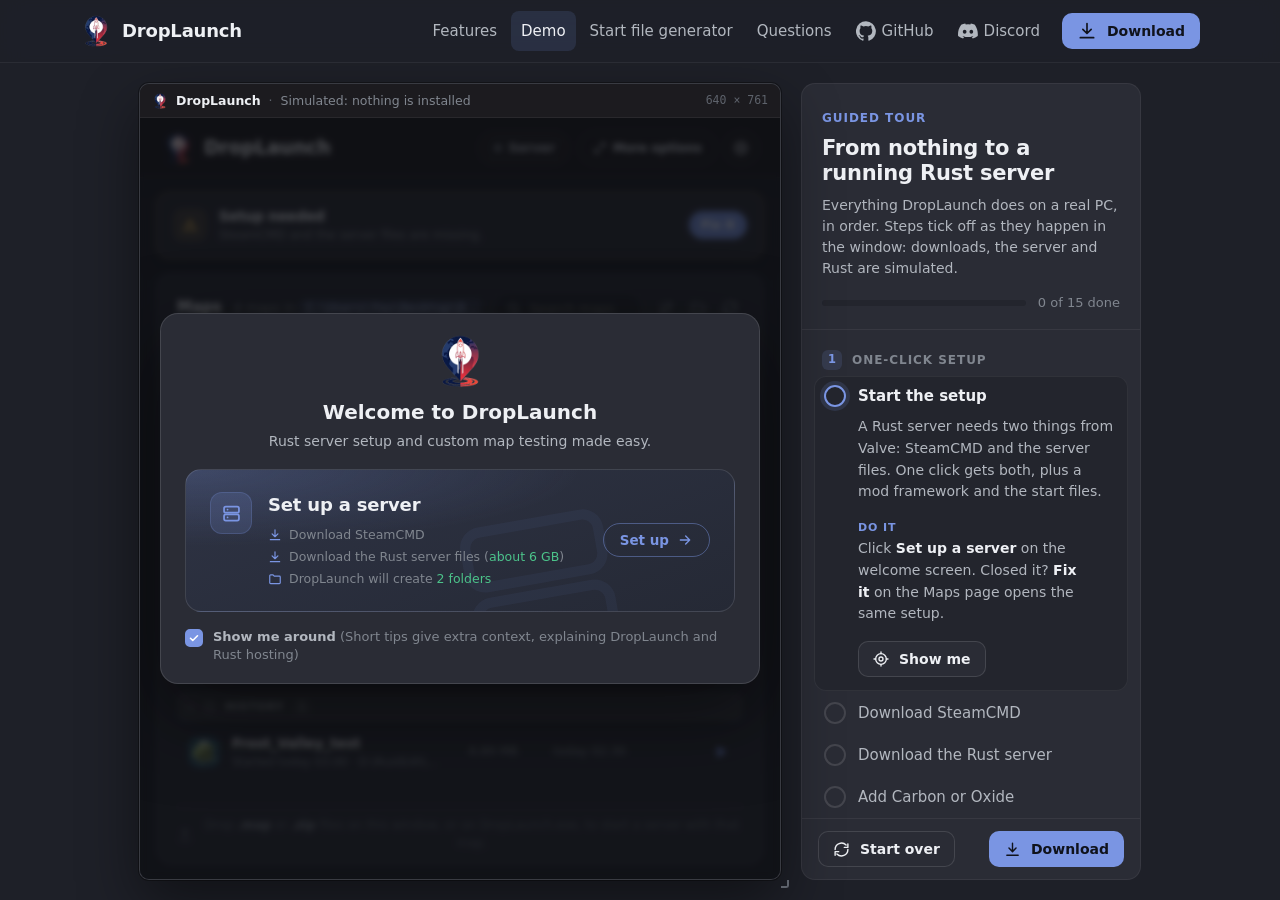
==== commit 3dba7f99: "Demo: version the tour's scripts and styles Cloudflare tells browsers to keep scripts and styles out" ====
--- a/demo/index.html
+++ b/demo/index.html
@@ -21,9 +21,9 @@
     <meta property="og:image:height" content="630" />
     <meta name="twitter:card" content="summary_large_image" />
     <link rel="stylesheet" href="/assets/site.css?v=1" />
-    <link rel="stylesheet" href="/demo/tour.css" />
+    <link rel="stylesheet" href="/demo/tour.css?v=2" />
     <script src="/assets/site.js?v=1" defer></script>
-    <script src="/demo/tour.js" defer></script>
+    <script src="/demo/tour.js?v=2" defer></script>
   </head>
   <body class="tour-page">
     <svg class="sprite" aria-hidden="true">
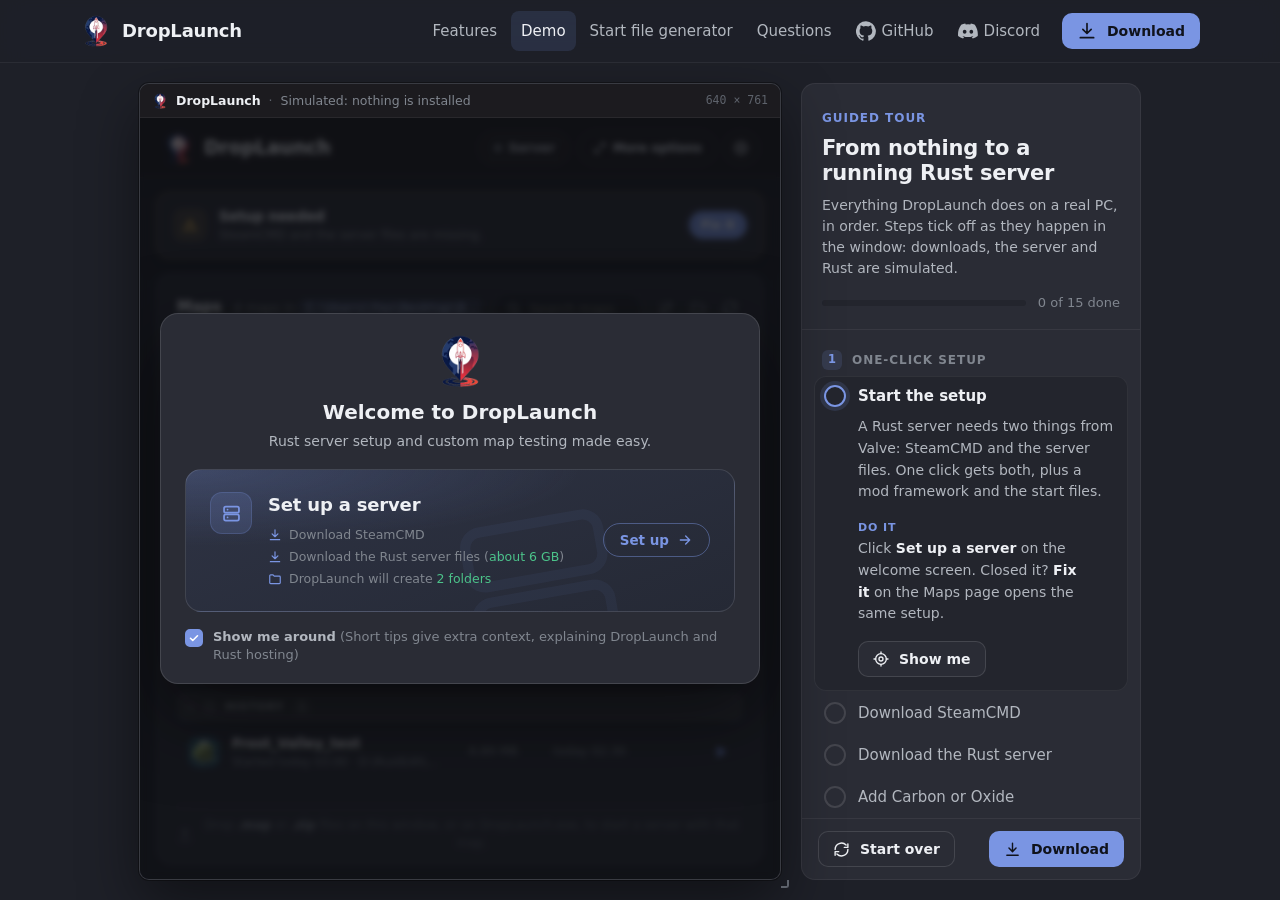
==== commit 05a1341a: "Demo: the test server waits for Continue, slower setup The setup runs 3x slower so there's time to s" ====
--- a/demo/index.html
+++ b/demo/index.html
@@ -21,9 +21,9 @@
     <meta property="og:image:height" content="630" />
     <meta name="twitter:card" content="summary_large_image" />
     <link rel="stylesheet" href="/assets/site.css?v=1" />
-    <link rel="stylesheet" href="/demo/tour.css?v=2" />
+    <link rel="stylesheet" href="/demo/tour.css?v=3" />
     <script src="/assets/site.js?v=1" defer></script>
-    <script src="/demo/tour.js?v=2" defer></script>
+    <script src="/demo/tour.js?v=3" defer></script>
   </head>
   <body class="tour-page">
     <svg class="sprite" aria-hidden="true">
@@ -154,7 +154,7 @@
                 <button class="step-head" type="button"><span class="step-mark"></span><span class="step-title">Run the start file</span><span class="step-note"></span></button>
                 <div class="step-body">
                   <p>DropLaunch runs the start file. The server opens in its own console window, and DropLaunch reads its log to show how far it is.</p>
-                  <p class="step-how"><b>Do it</b>Happens at the end of the setup when <b>Run test map server</b> is on. Otherwise press play next to any map on the Maps page.</p>
+                  <p class="step-how"><b>Do it</b>With <b>Run test map server</b> on, press <b>Continue</b> when the setup is done. Otherwise press play next to any map on the Maps page.</p>
                 </div>
               </li>
             </ol>
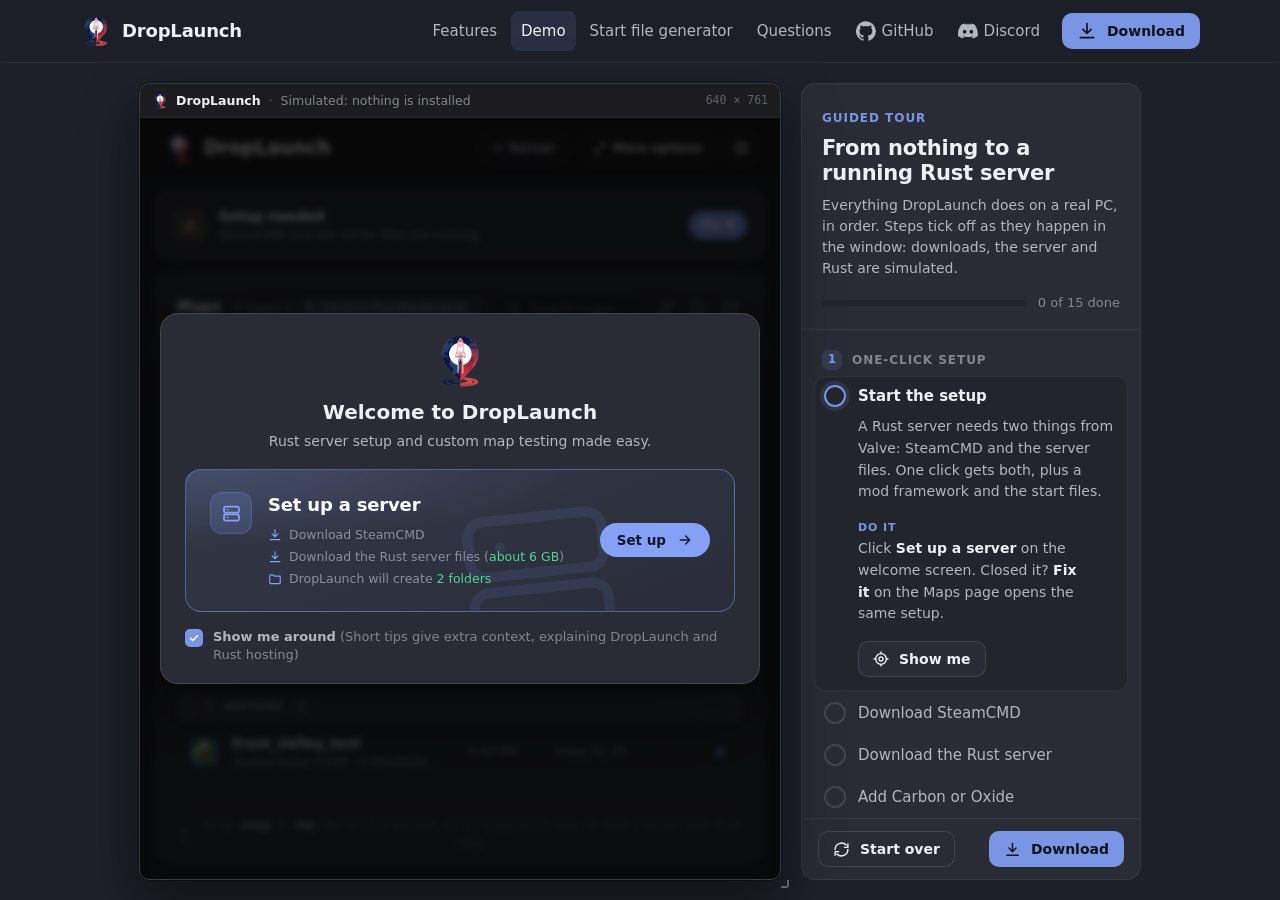
==== commit 4d47c265: "Website for 2.0.3: demo setup waits for Next, themes and feature examples" ====
--- a/demo/index.html
+++ b/demo/index.html
@@ -20,10 +20,10 @@
     <meta property="og:image:width" content="1200" />
     <meta property="og:image:height" content="630" />
     <meta name="twitter:card" content="summary_large_image" />
-    <link rel="stylesheet" href="/assets/site.css?v=1" />
+    <link rel="stylesheet" href="/assets/site.css?v=2" />
     <link rel="stylesheet" href="/demo/tour.css?v=3" />
     <script src="/assets/site.js?v=1" defer></script>
-    <script src="/demo/tour.js?v=3" defer></script>
+    <script src="/demo/tour.js?v=4" defer></script>
   </head>
   <body class="tour-page">
     <svg class="sprite" aria-hidden="true">
@@ -154,7 +154,7 @@
                 <button class="step-head" type="button"><span class="step-mark"></span><span class="step-title">Run the start file</span><span class="step-note"></span></button>
                 <div class="step-body">
                   <p>DropLaunch runs the start file. The server opens in its own console window, and DropLaunch reads its log to show how far it is.</p>
-                  <p class="step-how"><b>Do it</b>With <b>Run test map server</b> on, press <b>Continue</b> when the setup is done. Otherwise press play next to any map on the Maps page.</p>
+                  <p class="step-how"><b>Do it</b>With <b>Run test map server</b> on, press <b>Next</b>, then <b>Continue</b> when the setup is done (with <b>Continue when done</b> ticked, it goes on by itself). Otherwise press play next to any map on the Maps page.</p>
                 </div>
               </li>
             </ol>
--- a/assets/site.css
+++ b/assets/site.css
@@ -666,6 +666,156 @@
   font-size: 15px;
 }
 
+/* The themes side by side, a theme file, and a closer look at what's new. */
+.themes {
+  display: grid;
+  grid-template-columns: repeat(4, minmax(0, 1fr));
+  gap: 20px;
+  max-width: 1040px;
+  margin: 0 auto;
+}
+
+.themes figure {
+  margin: 0;
+}
+
+.themes .shot,
+.example .shot {
+  box-shadow: 0 18px 44px rgba(0, 0, 0, 0.4), 0 0 0 1px rgba(0, 0, 0, 0.3);
+}
+
+.themes figcaption b {
+  display: block;
+  margin-bottom: 2px;
+  color: var(--text-strong);
+  font-size: 16px;
+  font-weight: 600;
+}
+
+.make-theme {
+  display: grid;
+  grid-template-columns: repeat(2, minmax(0, 1fr));
+  align-items: center;
+  gap: 40px;
+  max-width: 1040px;
+  margin: 56px auto 0;
+}
+
+.make-theme h3 {
+  font-size: 22px;
+}
+
+.make-theme p {
+  margin-top: 10px;
+  font-size: 16.5px;
+}
+
+.make-theme b,
+.example b {
+  color: var(--text-strong);
+  font-weight: 600;
+}
+
+/* Not overflow: hidden, so a box with an aspect-ratio still grows with its text. */
+.code-file {
+  border-radius: var(--radius);
+  background: var(--console);
+  border: 1px solid var(--line-strong);
+}
+
+.code-file .bar {
+  display: flex;
+  align-items: center;
+  gap: 8px;
+  padding: 10px 14px;
+  border-bottom: 1px solid var(--line);
+  border-radius: calc(var(--radius) - 1px) calc(var(--radius) - 1px) 0 0;
+  background: var(--inset);
+  color: var(--text-strong);
+  font: 13.5px var(--mono);
+}
+
+.code-file .bar .icon {
+  width: 16px;
+  height: 16px;
+  color: var(--muted);
+}
+
+.code-file pre {
+  margin: 0;
+  padding: 16px 18px 18px;
+  overflow-x: auto;
+  color: #d7dbe2;
+  font: 13px/1.65 var(--mono);
+  white-space: pre;
+}
+
+.code-file .c {
+  color: var(--muted);
+}
+
+.examples {
+  display: grid;
+  grid-template-columns: repeat(2, minmax(0, 1fr));
+  gap: 48px 28px;
+  max-width: 1040px;
+  margin: 0 auto;
+}
+
+/* Pictures and files the same size: 544 x 320, like the pictures. */
+.example .shot,
+.example .code-file {
+  aspect-ratio: 17 / 10;
+}
+
+.example h3 {
+  display: flex;
+  align-items: center;
+  gap: 10px;
+  margin-top: 22px;
+  font-size: 19px;
+}
+
+.example h3 .icon {
+  color: var(--accent);
+}
+
+.example p {
+  margin-top: 8px;
+  font-size: 15.5px;
+}
+
+@media (max-width: 1000px) {
+  .themes {
+    grid-template-columns: repeat(2, minmax(0, 1fr));
+    max-width: 560px;
+  }
+}
+
+@media (max-width: 860px) {
+  .make-theme,
+  .examples {
+    grid-template-columns: minmax(0, 1fr);
+  }
+
+  .make-theme {
+    gap: 24px;
+    margin-top: 44px;
+  }
+
+  .examples {
+    max-width: 560px;
+    gap: 40px;
+  }
+}
+
+@media (max-width: 560px) {
+  .code-file pre {
+    padding: 14px 14px 16px;
+    font-size: 12px;
+  }
+}
+
 /* Two links to try: the demo and the generator. */
 .tryout {
   display: grid;
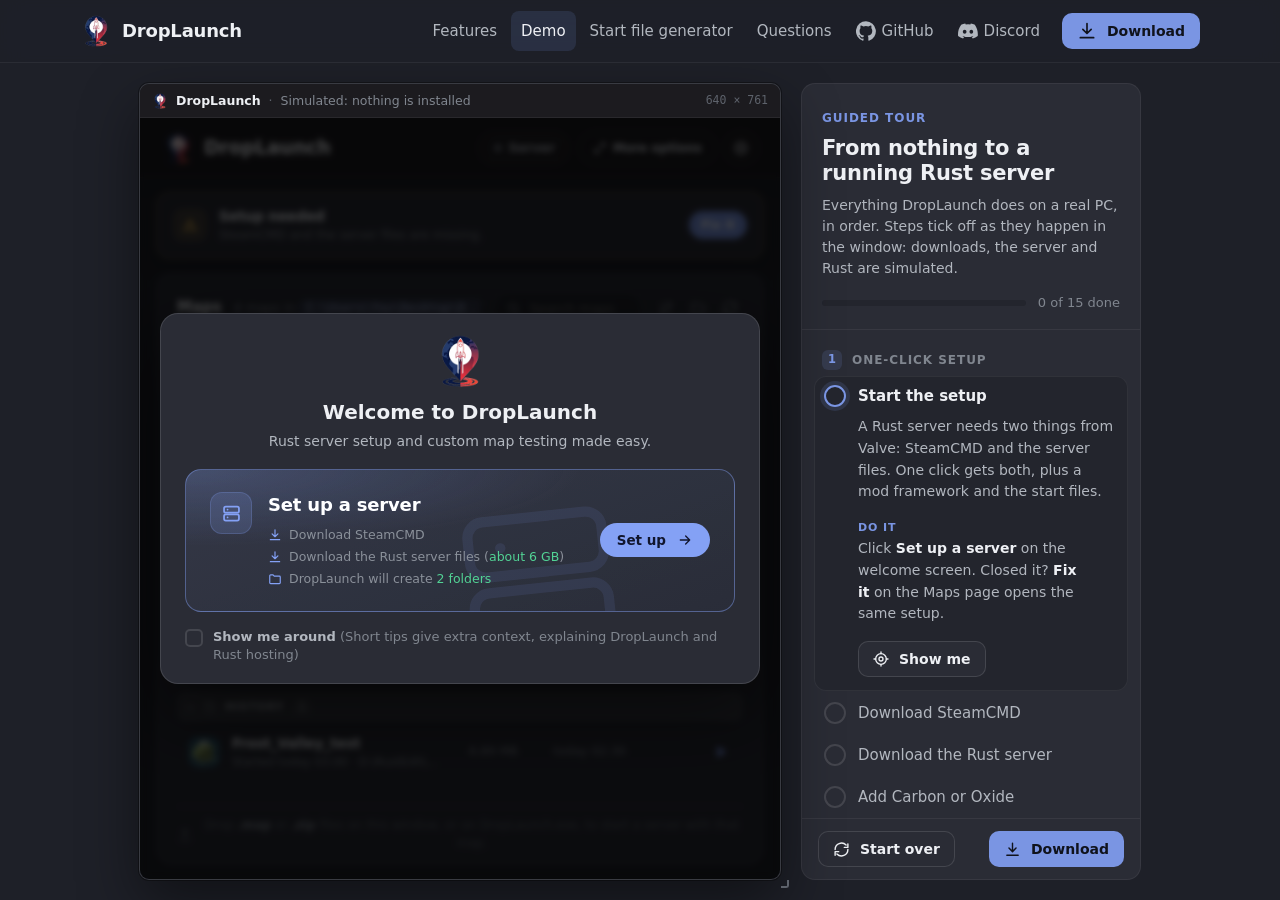
==== commit 51af3533: "Website update" ====
--- a/demo/index.html
+++ b/demo/index.html
@@ -23,7 +23,7 @@
     <link rel="stylesheet" href="/assets/site.css?v=2" />
     <link rel="stylesheet" href="/demo/tour.css?v=3" />
     <script src="/assets/site.js?v=1" defer></script>
-    <script src="/demo/tour.js?v=4" defer></script>
+    <script src="/demo/tour.js?v=5" defer></script>
   </head>
   <body class="tour-page">
     <svg class="sprite" aria-hidden="true">
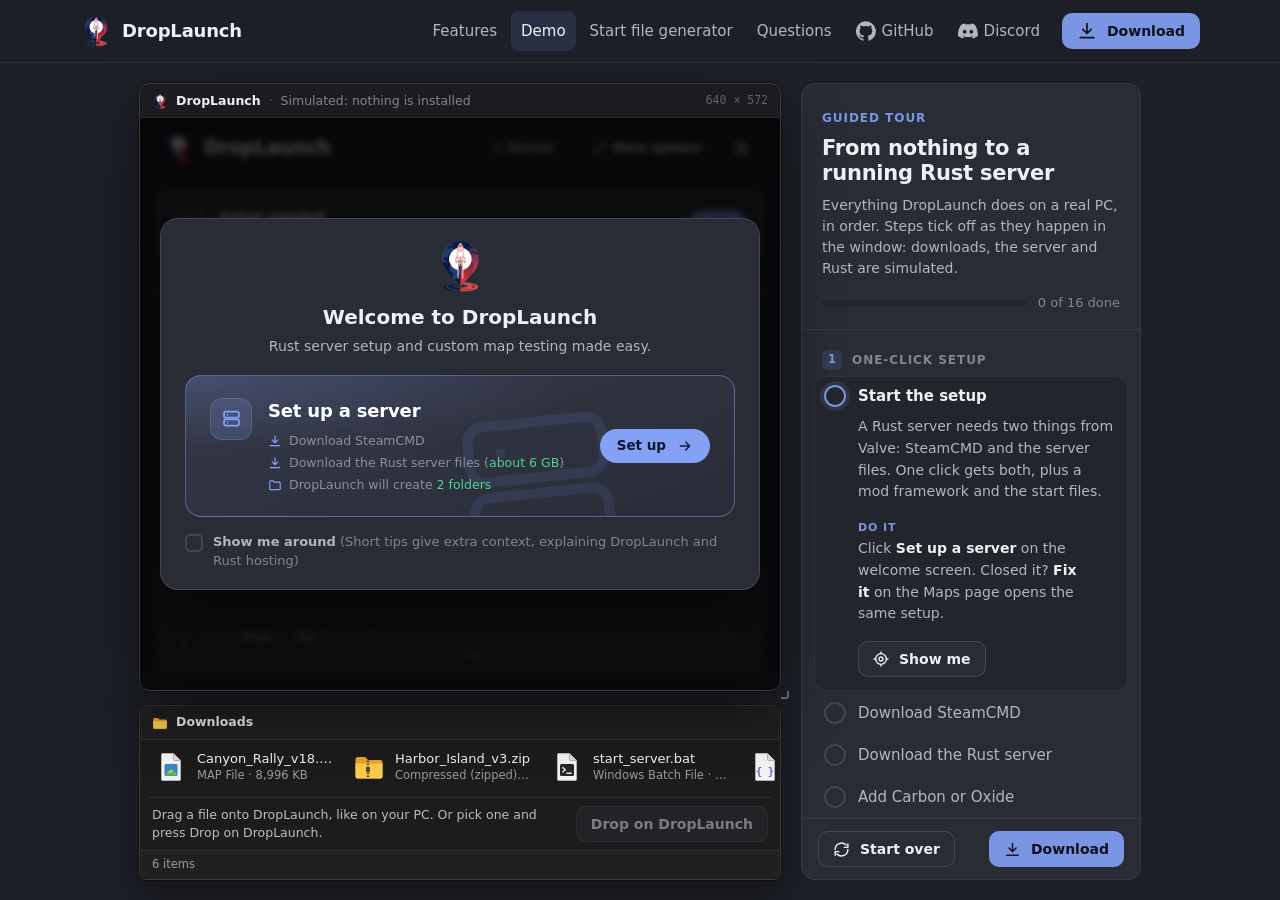
==== commit d8856cf3: "web updates" ====
--- a/demo/index.html
+++ b/demo/index.html
@@ -21,9 +21,10 @@
     <meta property="og:image:height" content="630" />
     <meta name="twitter:card" content="summary_large_image" />
     <link rel="stylesheet" href="/assets/site.css?v=2" />
-    <link rel="stylesheet" href="/demo/tour.css?v=3" />
+    <link rel="stylesheet" href="/demo/tour.css?v=4" />
     <script src="/assets/site.js?v=1" defer></script>
-    <script src="/demo/tour.js?v=5" defer></script>
+    <script src="/demo/tour.js?v=7" defer></script>
+    <script src="/demo/folder.js?v=1" defer></script>
   </head>
   <body class="tour-page">
     <svg class="sprite" aria-hidden="true">
@@ -66,14 +67,15 @@
     <main class="tour-main" id="main">
       <!-- On a small screen: the step to do next, above the window. -->
       <a class="tour-mini" id="tour-mini" href="#tour">
-        <span class="tour-mini-count" id="tour-mini-count">0 of 15</span>
+        <span class="tour-mini-count" id="tour-mini-count">0 of 16</span>
         <span class="tour-mini-title" id="tour-mini-title">Start the setup</span>
         <svg class="icon"><use href="#i-chevron" /></svg>
       </a>
 
       <!-- DropLaunch's real interface (app/, built by the app's dev/build_demo.py) in a window the
-           size of the app's own. Its edges resize it, like on Windows. -->
-      <section class="stage" aria-label="DropLaunch, simulated">
+           size of the app's own. Its edges resize it, like on Windows. Beside it (under it on smaller
+           screens) a Downloads folder with files to drag onto it (demo/folder.js). -->
+      <section class="stage" aria-label="DropLaunch and a Downloads folder, simulated">
         <div class="win" id="win">
           <div class="win-frame">
             <div class="win-bar" id="win-bar" title="Drag the window's edges to resize it. Double-click here for its starting size.">
@@ -93,6 +95,20 @@
           <div class="grip grip-sw" data-edge="sw" aria-hidden="true"></div>
           <div class="grip grip-se" data-edge="se" aria-hidden="true"></div>
         </div>
+
+        <section class="downloads" id="downloads" aria-labelledby="dl-title">
+          <div class="dl-bar">
+            <svg class="dl-icon" viewBox="0 0 32 32" aria-hidden="true"><path d="M2.5 8a2 2 0 0 1 2-2h7.6l3 3h12.4a2 2 0 0 1 2 2v14.5a2 2 0 0 1-2 2h-23a2 2 0 0 1-2-2z" fill="#e2a52b" /><path d="M2.5 12.5h27v13a2 2 0 0 1-2 2h-23a2 2 0 0 1-2-2z" fill="#ffcb4c" /></svg>
+            <h2 class="dl-title" id="dl-title">Downloads</h2>
+          </div>
+          <div class="dl-address" aria-hidden="true"><span>This PC</span><span>Data (D:)</span><span>Downloads</span></div>
+          <ul class="dl-files" id="dl-files" role="listbox" aria-label="Files in Downloads" tabindex="0"></ul>
+          <div class="dl-details">
+            <p id="dl-about" aria-live="polite">Drag a file onto DropLaunch, like on your PC. Or pick one and press Drop on DropLaunch.</p>
+            <button class="btn small dl-drop" type="button" id="dl-drop" disabled>Drop on DropLaunch</button>
+          </div>
+          <div class="dl-status"><span id="dl-count"></span><span id="dl-info"></span></div>
+        </section>
       </section>
 
       <!-- The tour: each step ticks off when it happens in the window (demo/tour.js). -->
@@ -103,7 +119,7 @@
           <p>Everything DropLaunch does on a real PC, in order. Steps tick off as they happen in the window: downloads, the server and Rust are simulated.</p>
           <div class="tour-progress">
             <div class="tour-bar"><i id="tour-bar"></i></div>
-            <span id="tour-count" aria-live="polite">0 of 15 done</span>
+            <span id="tour-count" aria-live="polite">0 of 16 done</span>
           </div>
         </div>
 
@@ -186,8 +202,8 @@
               <li class="step" data-step="map">
                 <button class="step-head" type="button"><span class="step-mark"></span><span class="step-title">Start your own map</span><span class="step-note"></span></button>
                 <div class="step-body">
-                  <p>Maps in DropLaunch's Maps folder show in the list. Dropping a <code>.map</code> file on the window, or on DropLaunch.exe, starts it straight away. The running server is stopped first.</p>
-                  <p class="step-how"><b>Do it</b>Press play next to a map under <b>Active folder</b>. You can also drop any file ending in <code>.map</code> on the window.</p>
+                  <p>Maps in DropLaunch's Maps folder show in the list by themselves. A <code>.map</code> file dropped on the window, or on DropLaunch.exe, starts straight away (a running server stops first), right where it is: a re-export is picked up on the next start.</p>
+                  <p class="step-how"><b>Do it</b>Drag <b>Canyon_Rally_v18.map</b> from the Downloads folder onto the window.</p>
                 </div>
               </li>
               <li class="step" data-step="mapfiles">
@@ -237,6 +253,19 @@
                 <div class="step-body">
                   <p>When Rust updates, DropLaunch runs SteamCMD again, like <code>update_server.bat</code> does, and puts Carbon or Oxide back. The pill at the top says when a new build is out.</p>
                   <p class="step-how"><b>Do it</b>With the server stopped, open <b>Server files</b> (in More options) and click <b>Verify files</b>. When there's a new build, <b>Update</b> shows next to it.</p>
+                </div>
+              </li>
+            </ol>
+          </section>
+
+          <section class="tour-sec">
+            <h2><span>5</span>Make it yours</h2>
+            <ol>
+              <li class="step" data-step="files">
+                <button class="step-head" type="button"><span class="step-mark"></span><span class="step-title">Drop other files</span><span class="step-note"></span></button>
+                <div class="step-body">
+                  <p>DropLaunch takes more than maps: a <code>.zip</code> with a map and its start file, start files from the generator, kits, themes and language files. Each goes where it belongs, and <b>Settings → Dropped assets</b> lists what you dropped.</p>
+                  <p class="step-how"><b>Do it</b>Drag another file from the Downloads folder onto the window, like <b>Sunrise theme.json</b> for new colours.</p>
                 </div>
               </li>
             </ol>
--- a/demo/tour.css
+++ b/demo/tour.css
@@ -39,6 +39,7 @@
   min-width: 0;
   display: flex;
   align-items: flex-start;
+  gap: 20px;
 }
 
 .win {
@@ -256,6 +257,241 @@
 
 body[data-edge="sw"] {
   cursor: nesw-resize;
+}
+
+/* ---------------------------------------------------------------- the Downloads folder */
+/* Like Windows' File Explorer (dark): left of the window on wide screens, under it on smaller ones
+   (demo/folder.js fills it). */
+.tour-main .downloads {
+  flex: none;
+  order: -1;
+  display: flex;
+  flex-direction: column;
+  width: 232px;
+  overflow: hidden;
+  border: 1px solid #3a3a3a;
+  border-radius: 8px;
+  background: #1c1c1c;
+  box-shadow: 0 18px 44px rgba(0, 0, 0, 0.4), 0 0 0 1px rgba(0, 0, 0, 0.35);
+  color: #e4e4e4;
+  font: 13px/1.35 "Segoe UI Variable Text", "Segoe UI", system-ui, sans-serif;
+}
+
+.dl-bar {
+  flex: none;
+  display: flex;
+  align-items: center;
+  gap: 8px;
+  height: var(--bar);
+  padding: 0 12px;
+  border-bottom: 1px solid #2e2e2e;
+  background: #202020;
+  user-select: none;
+}
+
+.dl-bar .dl-icon {
+  width: 16px;
+  height: 16px;
+}
+
+.tour-main .dl-title {
+  margin: 0;
+  color: #f2f2f2;
+  font-family: inherit;
+  font-size: 12.5px;
+  font-weight: 600;
+  line-height: 1;
+  letter-spacing: 0;
+}
+
+.dl-address {
+  display: flex;
+  align-items: center;
+  margin: 8px 8px 4px;
+  padding: 5px 10px;
+  overflow: hidden;
+  border: 1px solid #3a3a3a;
+  border-radius: 6px;
+  background: #2b2b2b;
+  color: #cfcfcf;
+  font-size: 12px;
+  white-space: nowrap;
+}
+
+.dl-address span + span::before {
+  content: "›";
+  margin: 0 6px;
+  color: #8a8a8a;
+}
+
+.dl-files {
+  display: grid;
+  gap: 2px;
+  margin: 0;
+  padding: 4px 6px;
+  list-style: none;
+  outline: none;
+}
+
+.dl-files:focus-visible {
+  border-radius: 6px;
+  box-shadow: inset 0 0 0 2px #4cc2ff;
+}
+
+.dl-file {
+  display: flex;
+  align-items: center;
+  gap: 10px;
+  min-width: 0;
+  padding: 5px 8px;
+  border: 1px solid transparent;
+  border-radius: 5px;
+  cursor: default;
+  user-select: none;
+}
+
+.dl-file:hover {
+  background: #2d2d2d;
+}
+
+.dl-file.selected {
+  border-color: rgba(76, 194, 255, 0.5);
+  background: rgba(76, 194, 255, 0.14);
+}
+
+.dl-file .dl-icon {
+  flex: none;
+  width: 32px;
+  height: 32px;
+}
+
+.dl-text {
+  display: flex;
+  flex-direction: column;
+  min-width: 0;
+}
+
+.dl-name,
+.dl-meta {
+  overflow: hidden;
+  text-overflow: ellipsis;
+  white-space: nowrap;
+}
+
+.dl-name {
+  color: #f2f2f2;
+}
+
+.dl-meta {
+  color: #9a9a9a;
+  font-size: 11.5px;
+}
+
+.dl-details {
+  margin: 4px 8px 0;
+  padding: 10px 4px 12px;
+  border-top: 1px solid #2e2e2e;
+}
+
+.dl-details p {
+  margin: 0;
+  color: #bdbdbd;
+  font-size: 12.5px;
+  line-height: 1.45;
+}
+
+.dl-drop {
+  width: 100%;
+  margin-top: 10px;
+  justify-content: center;
+}
+
+.dl-drop:disabled {
+  opacity: 0.45;
+  cursor: default;
+}
+
+.dl-status {
+  display: flex;
+  gap: 14px;
+  margin-top: auto;
+  padding: 6px 12px;
+  border-top: 1px solid #2e2e2e;
+  background: #202020;
+  color: #9a9a9a;
+  font-size: 11.5px;
+  white-space: nowrap;
+}
+
+.dl-status span:empty {
+  display: none;
+}
+
+/* Show me on this page (a file in the folder): the same ring as in the window (frame.css). */
+.tour-ring {
+  position: fixed;
+  z-index: 50;
+  pointer-events: none;
+  border: 2px solid #7a95e3;
+  border-radius: 10px;
+  box-shadow: 0 0 0 4px rgba(122, 149, 227, 0.25), 0 0 24px rgba(122, 149, 227, 0.45);
+  transition: opacity 0.3s;
+}
+
+@media (prefers-reduced-motion: no-preference) {
+  .tour-ring {
+    animation: tour-ring 1.1s ease-in-out infinite;
+  }
+}
+
+@keyframes tour-ring {
+  50% {
+    box-shadow: 0 0 0 9px rgba(122, 149, 227, 0.12), 0 0 32px rgba(122, 149, 227, 0.55);
+  }
+}
+
+.tour-ring.out {
+  opacity: 0;
+}
+
+/* Not quite room beside the window: under it, the files in one row. */
+@media (min-width: 1100px) and (max-width: 1339px) {
+  .stage {
+    flex-direction: column;
+    align-items: center;
+    gap: 14px;
+  }
+
+  .tour-main .downloads {
+    order: 0;
+    width: 0;
+    min-width: 100%;
+  }
+
+  .dl-address {
+    display: none;
+  }
+
+  .dl-files {
+    grid-auto-flow: column;
+    grid-auto-columns: minmax(196px, 1fr);
+    overflow-x: auto;
+    scrollbar-width: thin;
+    scrollbar-color: #555 transparent;
+  }
+
+  .dl-details {
+    display: flex;
+    align-items: center;
+    gap: 14px;
+    padding: 8px 4px;
+  }
+
+  .dl-drop {
+    flex: none;
+    width: auto;
+    margin-top: 0;
+  }
 }
 
 /* ---------------------------------------------------------------- the tour */
@@ -629,6 +865,15 @@
     display: block;
   }
 
+  .tour-main .downloads {
+    width: auto;
+    margin-top: 16px;
+  }
+
+  .dl-files {
+    grid-template-columns: repeat(auto-fill, minmax(220px, 1fr));
+  }
+
   .win-body {
     width: auto;
     height: calc(100vh - 62px - var(--bar) - 110px);
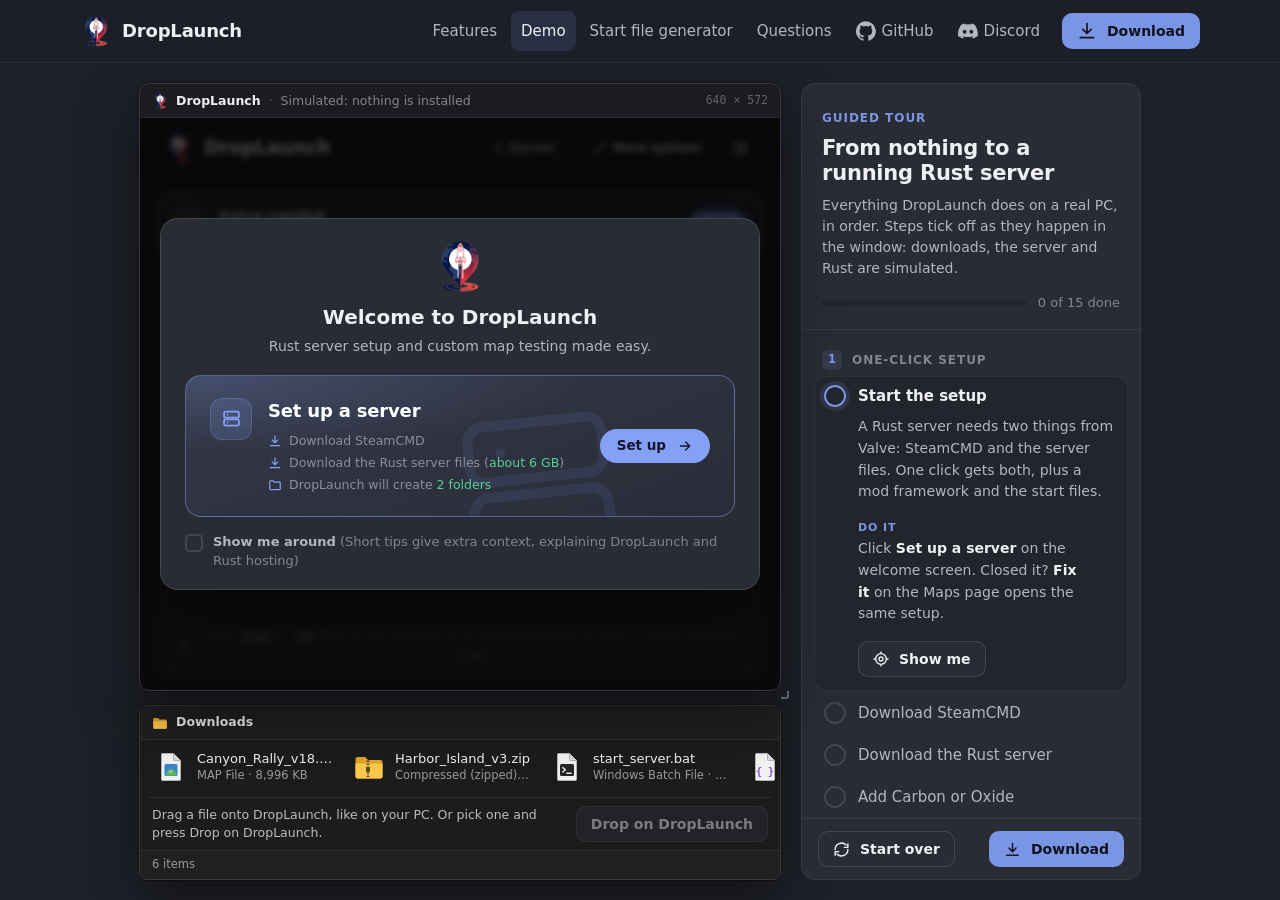
==== commit 7e7610d6: "step removal" ====
--- a/demo/index.html
+++ b/demo/index.html
@@ -23,7 +23,7 @@
     <link rel="stylesheet" href="/assets/site.css?v=2" />
     <link rel="stylesheet" href="/demo/tour.css?v=4" />
     <script src="/assets/site.js?v=1" defer></script>
-    <script src="/demo/tour.js?v=7" defer></script>
+    <script src="/demo/tour.js?v=8" defer></script>
     <script src="/demo/folder.js?v=1" defer></script>
   </head>
   <body class="tour-page">
@@ -67,7 +67,7 @@
     <main class="tour-main" id="main">
       <!-- On a small screen: the step to do next, above the window. -->
       <a class="tour-mini" id="tour-mini" href="#tour">
-        <span class="tour-mini-count" id="tour-mini-count">0 of 16</span>
+        <span class="tour-mini-count" id="tour-mini-count">0 of 15</span>
         <span class="tour-mini-title" id="tour-mini-title">Start the setup</span>
         <svg class="icon"><use href="#i-chevron" /></svg>
       </a>
@@ -119,7 +119,7 @@
           <p>Everything DropLaunch does on a real PC, in order. Steps tick off as they happen in the window: downloads, the server and Rust are simulated.</p>
           <div class="tour-progress">
             <div class="tour-bar"><i id="tour-bar"></i></div>
-            <span id="tour-count" aria-live="polite">0 of 16 done</span>
+            <span id="tour-count" aria-live="polite">0 of 15 done</span>
           </div>
         </div>
 
@@ -204,14 +204,6 @@
                 <div class="step-body">
                   <p>Maps in DropLaunch's Maps folder show in the list by themselves. A <code>.map</code> file dropped on the window, or on DropLaunch.exe, starts straight away (a running server stops first), right where it is: a re-export is picked up on the next start.</p>
                   <p class="step-how"><b>Do it</b>Drag <b>Canyon_Rally_v18.map</b> from the Downloads folder onto the window.</p>
-                </div>
-              </li>
-              <li class="step" data-step="mapfiles">
-                <button class="step-head" type="button"><span class="step-mark"></span><span class="step-title">Make start files for a map</span><span class="step-note"></span></button>
-                <div class="step-body">
-                  <p>Two <code>.bat</code> files for that map: one starts it normally, one in prefab test mode for unfinished maps (no cargo ship, boat paths or events). Start the map without DropLaunch, or send them to a friend.</p>
-                  <p class="step-pc"><b>On your PC</b><code>Server_Files\start_Canyon_Rally_v18.bat</code> <code>start_Canyon_Rally_v18_prefab.bat</code></p>
-                  <p class="step-how"><b>Do it</b>Right-click a map and choose <b>Create start files</b>.</p>
                 </div>
               </li>
               <li class="step" data-step="bug">
